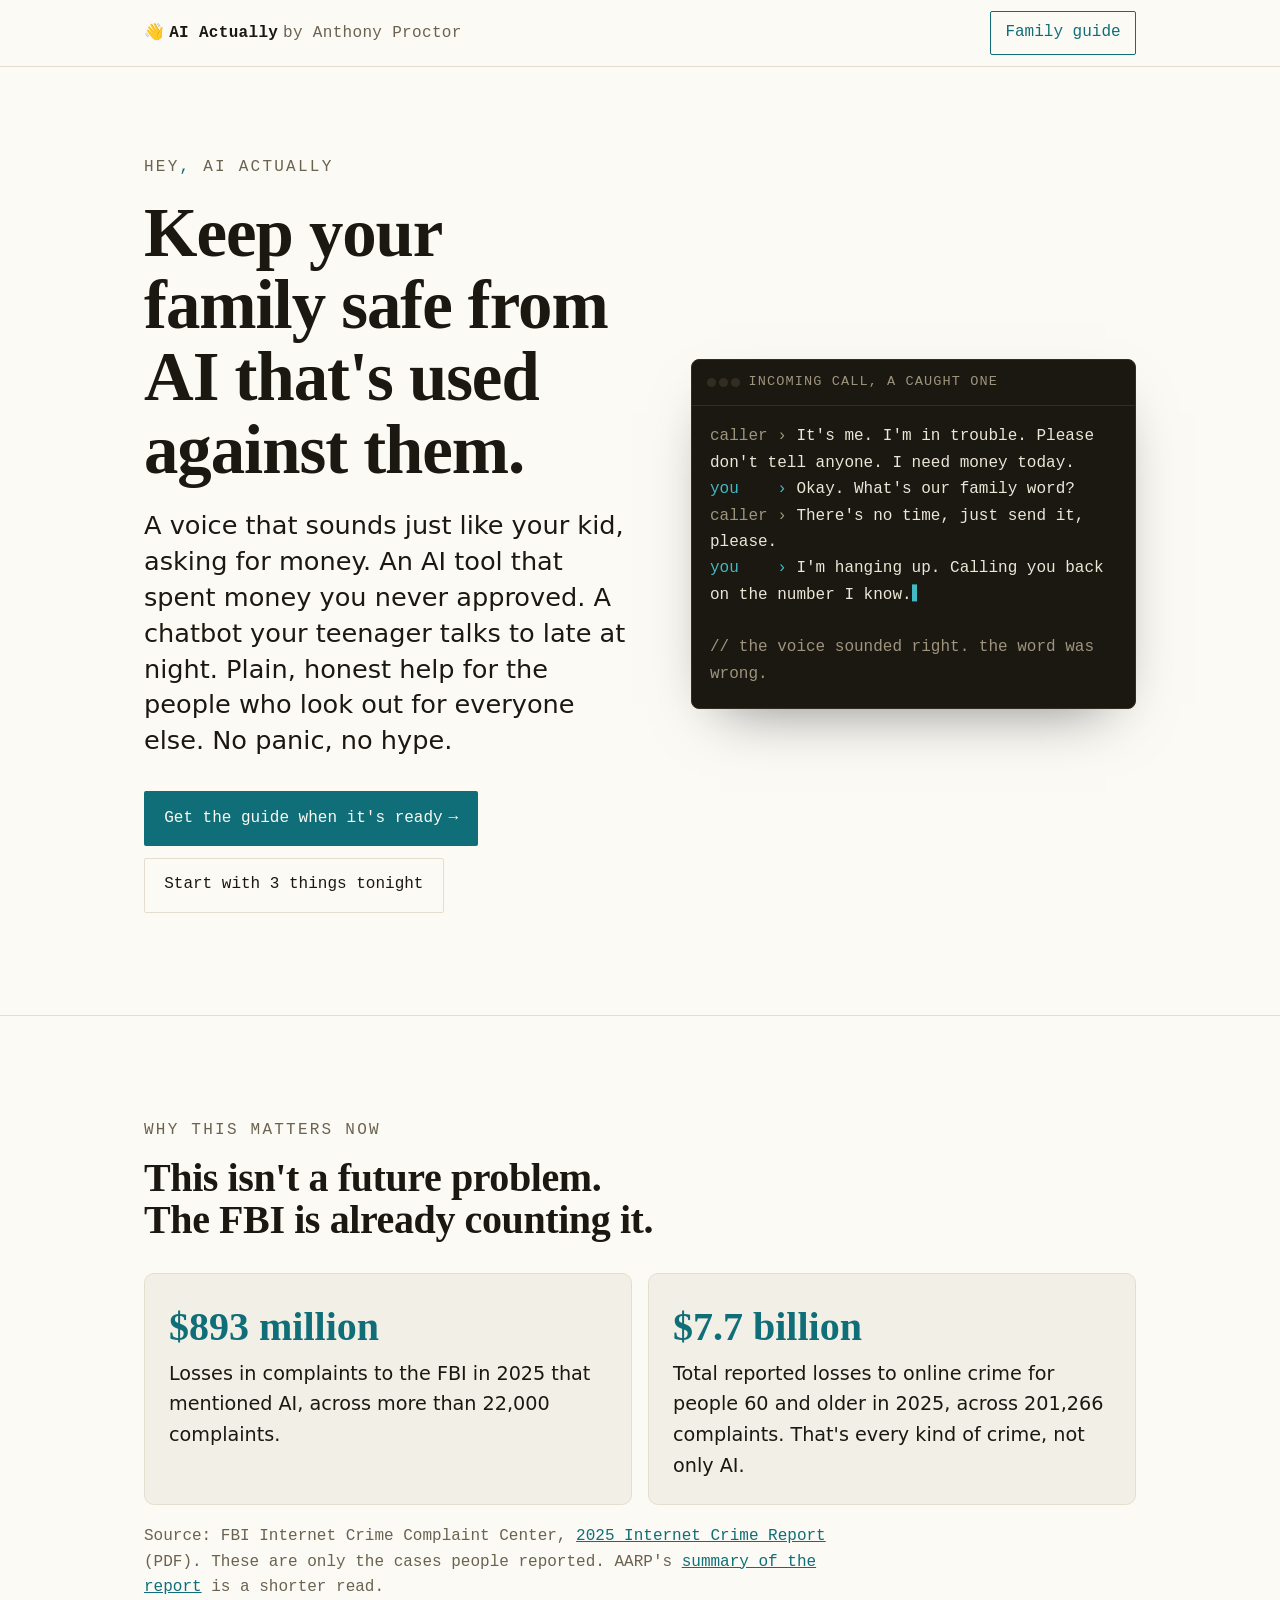
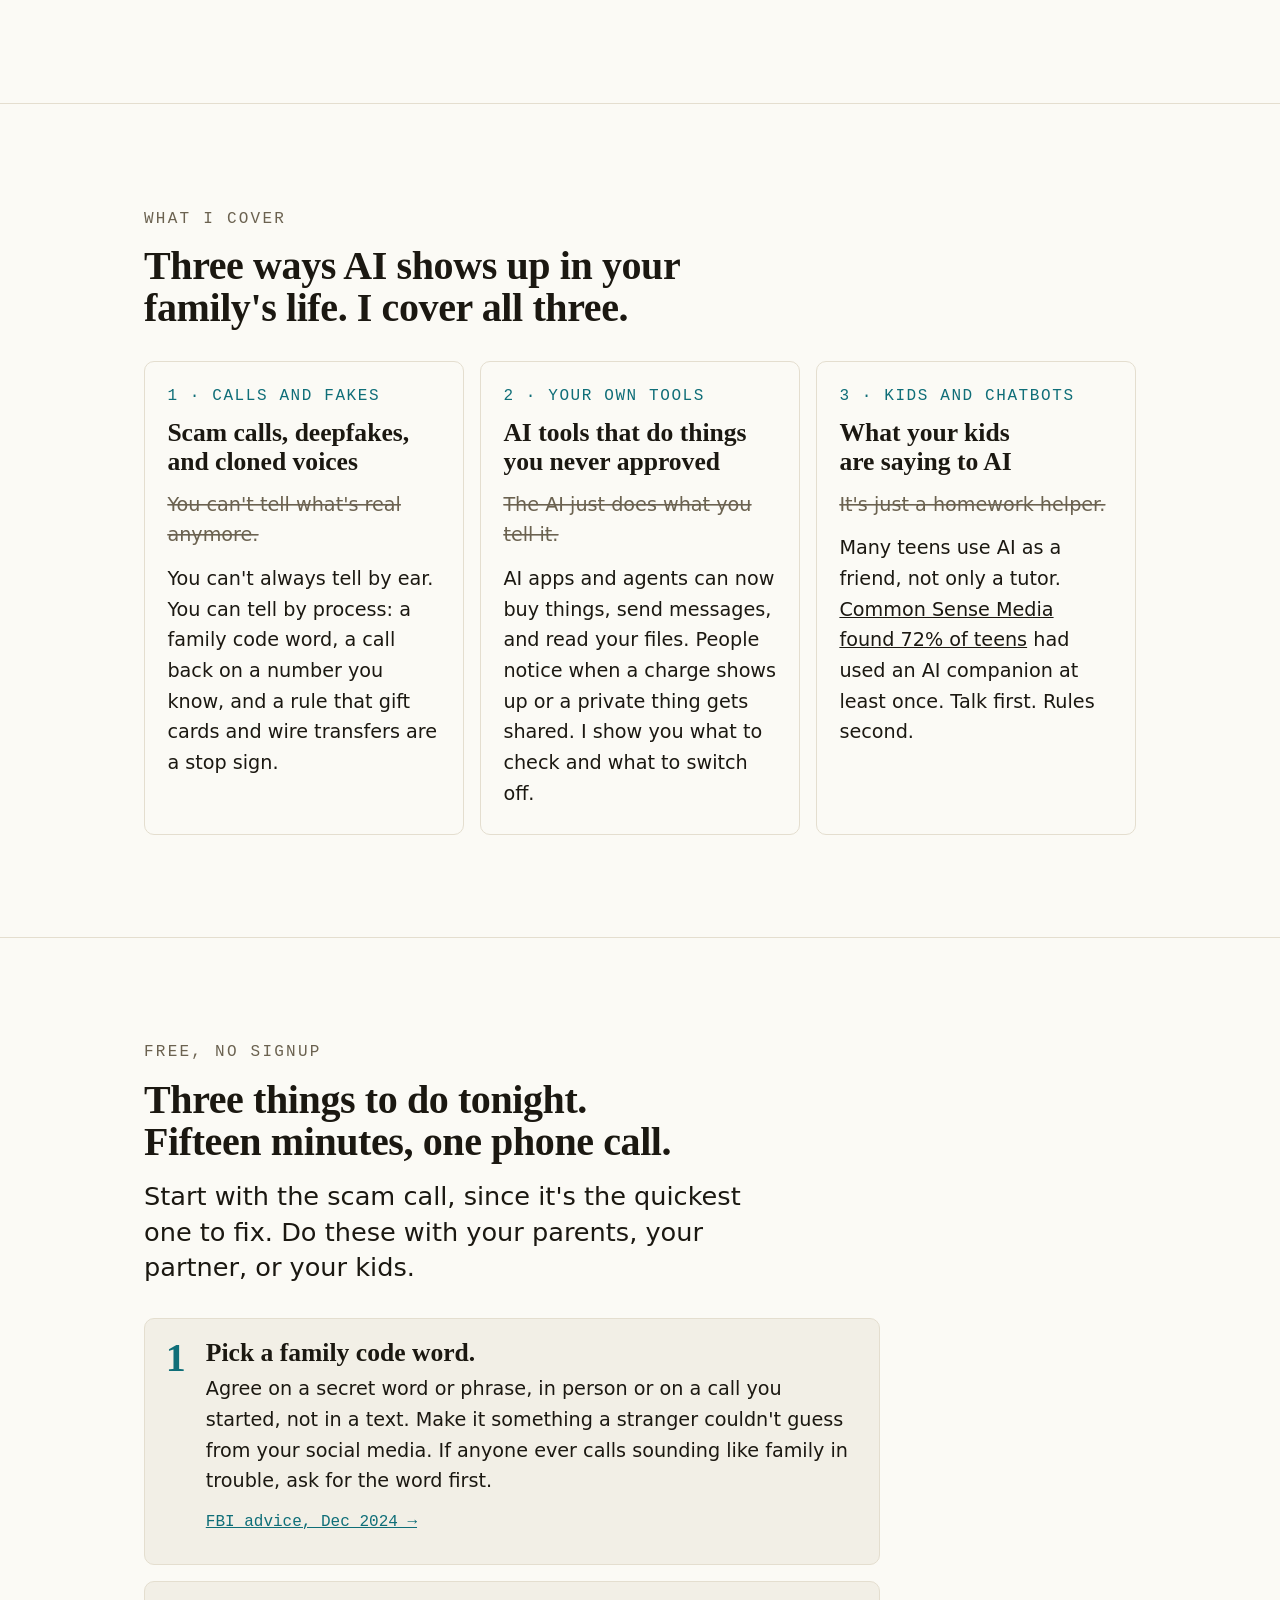
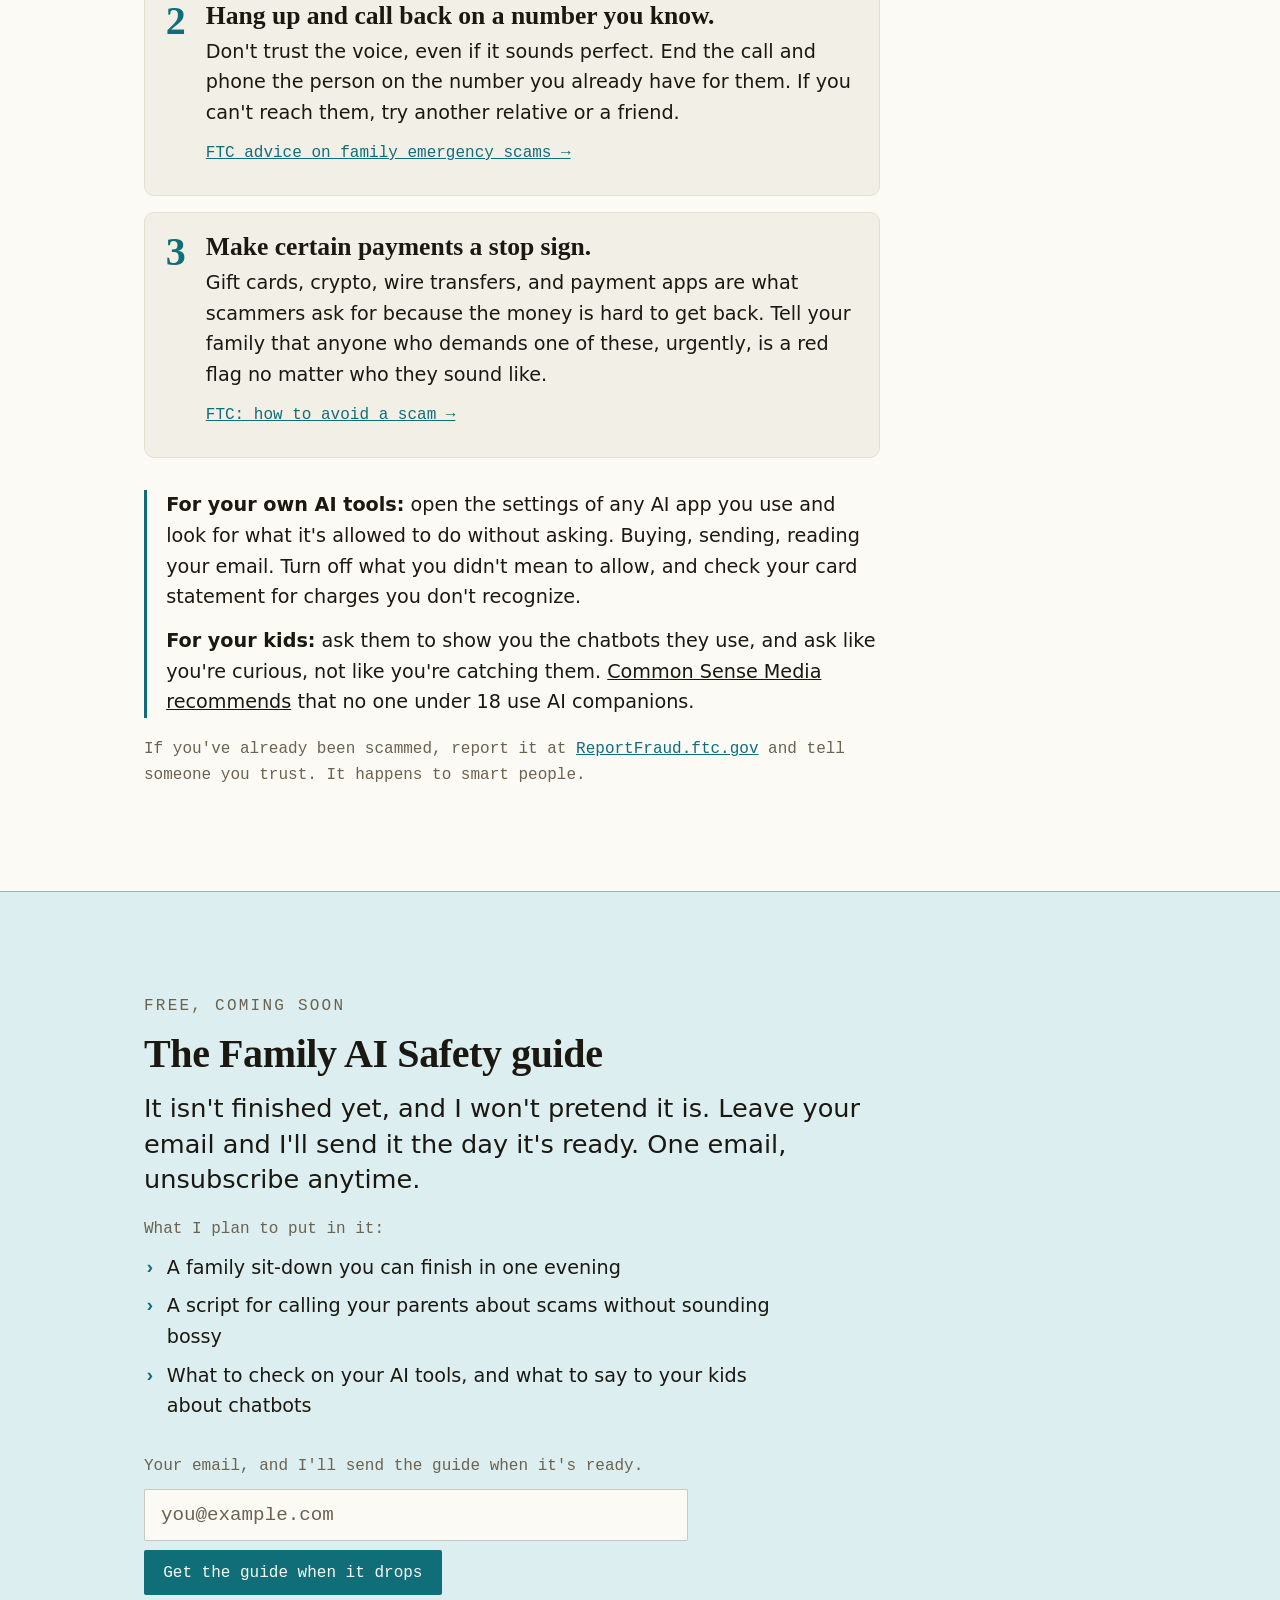
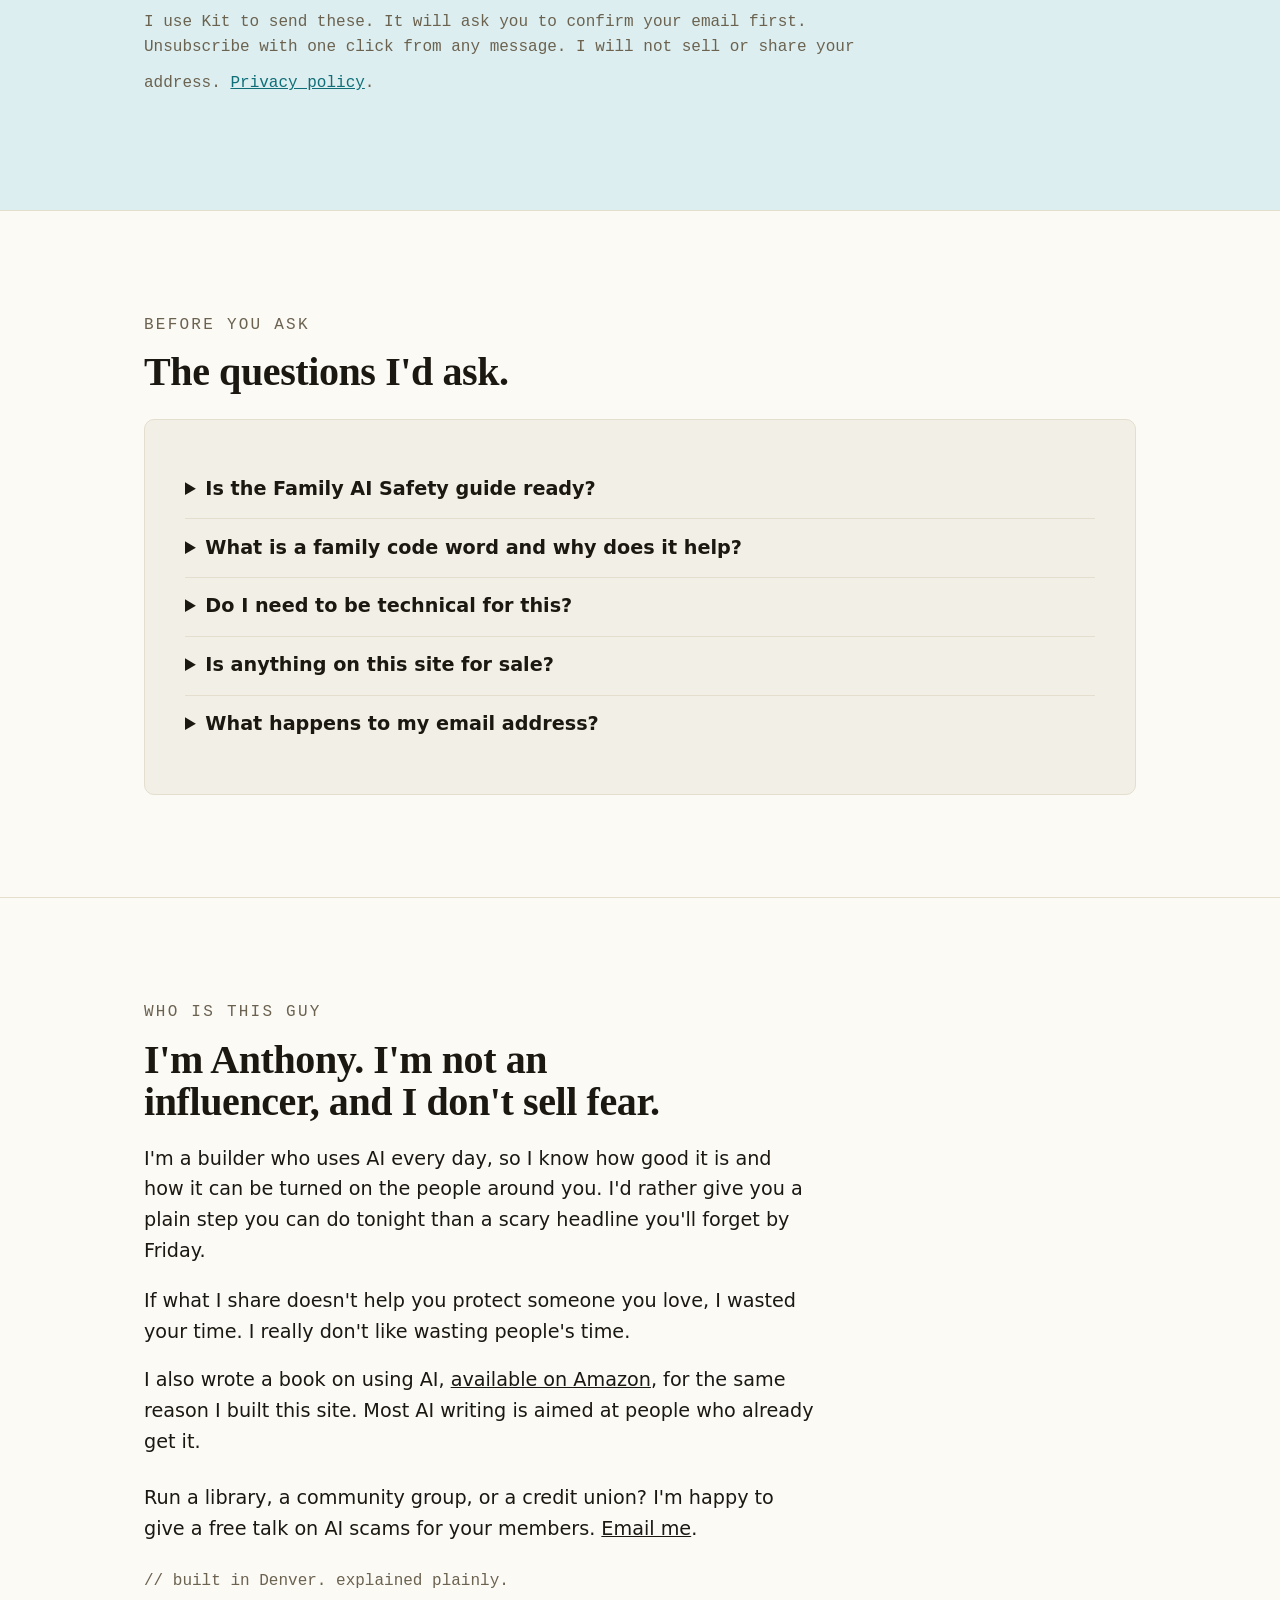
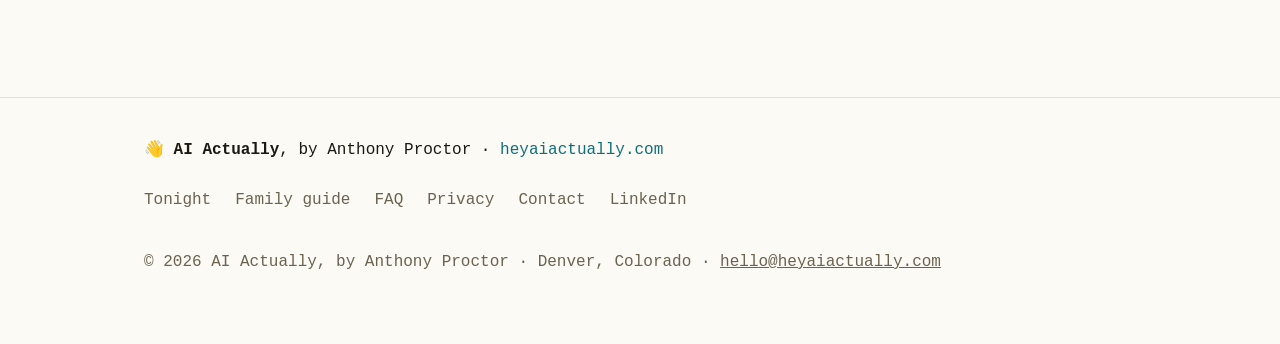
==== index.html @ b4336d69 "Site audit fixes: header gutter, older-reader sizes, OG image, privacy page, CSP - Header: .bar no l" ====
<!doctype html>
<html lang="en" data-theme="light">
<head>
<meta charset="utf-8" />
<meta http-equiv="Content-Security-Policy" content="default-src 'self'; script-src 'self' https://gc.zgo.at; style-src 'self' 'unsafe-inline'; img-src 'self' data: https://heyaiactually.goatcounter.com; connect-src 'self' https://heyaiactually.goatcounter.com; font-src 'self'; form-action 'self' https://app.kit.com https://*.kit.com https://*.convertkit.com; base-uri 'none'; object-src 'none'; upgrade-insecure-requests" />
<meta name="referrer" content="strict-origin-when-cross-origin" />
<meta name="color-scheme" content="only light" />
<meta name="viewport" content="width=device-width, initial-scale=1" />
<title>Protect your family from AI scams | AI Actually</title>
<meta name="description" content="Plain, honest help keeping your family safe from AI scam calls, deepfakes, AI tools that act without asking, and kids' chatbots. Free family guide coming soon." />
<meta property="og:title" content="AI Actually, by Anthony Proctor: protect your family from AI used against them" />
<meta property="og:description" content="Plain help with AI scam calls and voice clones, AI tools that act without asking, and kids and chatbots. Three things to do tonight, and a free guide coming soon." />
<meta property="og:type" content="website" />
<meta property="og:site_name" content="AI Actually" />
<meta property="og:url" content="https://heyaiactually.com/" />
<meta property="og:image" content="https://heyaiactually.com/og.png" />
<meta property="og:image:type" content="image/png" />
<meta property="og:image:width" content="1200" />
<meta property="og:image:height" content="630" />
<meta property="og:image:alt" content="AI Actually, by Anthony Proctor. Keep your family safe from AI that's used against them. heyaiactually.com" />
<link rel="canonical" href="https://heyaiactually.com/" />
<meta name="twitter:card" content="summary_large_image" />
<meta name="twitter:title" content="AI Actually: protect your family from AI used against them" />
<meta name="twitter:description" content="Plain-language help with AI scam calls, deepfakes, AI tools that act without asking, and kids and chatbots." />
<meta name="twitter:image" content="https://heyaiactually.com/og.png" />
<meta name="twitter:image:alt" content="AI Actually, by Anthony Proctor. Keep your family safe from AI that's used against them. heyaiactually.com" />
<link rel="icon" href="data:image/svg+xml,<svg xmlns='http://www.w3.org/2000/svg' viewBox='0 0 100 100'><text y='.9em' font-size='90'>👋</text></svg>" />
<script type="application/ld+json">
{
  "@context": "https://schema.org",
  "@graph": [
    {
      "@type": "Organization",
      "@id": "https://heyaiactually.com/#org",
      "name": "AI Actually",
      "alternateName": "AI Actually, by Anthony Proctor",
      "url": "https://heyaiactually.com/",
      "image": "https://heyaiactually.com/og.png",
      "email": "hello@heyaiactually.com",
      "description": "Plain, honest help for families on AI scam calls and deepfakes, AI tools that act without asking, and kids and AI chatbots.",
      "founder": { "@type": "Person", "name": "Anthony Proctor" }
    },
    {
      "@type": "WebSite",
      "@id": "https://heyaiactually.com/#site",
      "name": "AI Actually",
      "url": "https://heyaiactually.com/",
      "inLanguage": "en",
      "publisher": { "@id": "https://heyaiactually.com/#org" }
    }
  ]
}
</script>
<script type="application/ld+json">
{
  "@context": "https://schema.org",
  "@type": "FAQPage",
  "mainEntity": [
    {
      "@type": "Question",
      "name": "Is the Family AI Safety guide ready?",
      "acceptedAnswer": {
        "@type": "Answer",
        "text": "Not yet. It is the first thing I am making, and I will email it to everyone on the list the day it is ready. The three things to do tonight on this page work without it."
      }
    },
    {
      "@type": "Question",
      "name": "What is a family code word and why does it help?",
      "acceptedAnswer": {
        "@type": "Answer",
        "text": "It is a secret word or phrase your family agrees on in person. If someone calls sounding like a relative in trouble, you ask for the word. A cloned voice can copy how someone sounds, but it cannot know a word only your family knows. The FBI recommends this in its December 2024 public service announcement on generative AI fraud."
      }
    },
    {
      "@type": "Question",
      "name": "Do I need to be technical for this?",
      "acceptedAnswer": {
        "@type": "Answer",
        "text": "No. Everything here is written for regular people. If you can use a phone, you can do every step."
      }
    },
    {
      "@type": "Question",
      "name": "Is anything on this site for sale?",
      "acceptedAnswer": {
        "@type": "Answer",
        "text": "The tips on this page are free and the guide will be free. The one thing linked here that costs money is a book I wrote on putting AI to work in everyday life, sold on Amazon. I take no referral fees from any AI company or security product."
      }
    },
    {
      "@type": "Question",
      "name": "What happens to my email address?",
      "acceptedAnswer": {
        "@type": "Answer",
        "text": "I use Kit to send email. It asks you to confirm your address first, every message has a one click unsubscribe, and I will not sell or share your address. The privacy policy at https://heyaiactually.com/privacy.html has the details."
      }
    }
  ]
}
</script>
<script data-goatcounter="https://heyaiactually.goatcounter.com/count" async src="//gc.zgo.at/count.js"></script>
<meta name="msvalidate.01" content="F024BF07DAB188D1FAC954E560FC2747" />
</head>
<body>
<style>
  /* ============ AI ACTUALLY, by Anthony Proctor ============
     Design language: "plain talk, real screen."
     Warm ink ground + a single petrol-teal note. A cool accent on a
     warm ground reads calm and competent, not hyped. Serif that reads
     human over the name, humanist sans for reading, monospace as the
     signature voice, because the brand is "I show you my screen."
     The "real screen" cards stay dark in both themes on purpose:
     a terminal is a terminal. ================================= */

  :root {
    --paper:   #FBFAF5;
    --ink:     #1B1811;
    --muted:   #6B6250;
    --surface: #F2EFE6;
    --line:    #E4DECF;
    --accent:  #0F6E78;   /* petrol teal, legible on paper */
    --accent-soft: #DCEEEF;
    --on-accent: #FBFAF5;

    /* screen cards: constant across themes */
    --screen-bg:     #1A1811;
    --screen-panel:  #211E15;
    --screen-ink:    #ECE6D7;
    --screen-muted:  #9E947E;
    --screen-accent: #43B9C3;
    --screen-line:   #322D20;

    --measure: 40rem;
    --serif: Charter, "Iowan Old Style", "Palatino Linotype", Palatino, Georgia, "Times New Roman", serif;
    --sans: system-ui, -apple-system, "Segoe UI", Roboto, Helvetica, Arial, sans-serif;
    --mono: ui-monospace, "SF Mono", "Menlo", "Cascadia Mono", "Consolas", monospace;

    --step--1: clamp(0.95rem, 0.93rem + 0.1vw, 1rem);
    --step-0:  clamp(1.125rem, 1.09rem + 0.15vw, 1.2rem);
    --step-1:  clamp(1.3rem, 1.2rem + 0.5vw, 1.6rem);
    --step-2:  clamp(1.7rem, 1.4rem + 1.4vw, 2.5rem);
    --step-3:  clamp(2.5rem, 1.9rem + 3vw, 4.4rem);
  }

  @media (prefers-color-scheme: dark) {
    :root {
      --paper:   #15140E;
      --ink:     #ECE6D7;
      --muted:   #A69C85;
      --surface: #1D1A12;
      --line:    #302B1E;
      --accent:  #43B9C3;
      --accent-soft: #0F2325;
      --on-accent: #15140E;
    }
  }
  :root[data-theme="light"] {
    --paper:#FBFAF5; --ink:#1B1811; --muted:#6B6250; --surface:#F2EFE6;
    --line:#E4DECF; --accent:#0F6E78; --accent-soft:#DCEEEF; --on-accent:#FBFAF5;
  }
  :root[data-theme="dark"] {
    --paper:#15140E; --ink:#ECE6D7; --muted:#A69C85; --surface:#1D1A12;
    --line:#302B1E; --accent:#43B9C3; --accent-soft:#0F2325; --on-accent:#15140E;
  }

  * { box-sizing: border-box; }
  :root { color-scheme: only light; }
  html { scroll-padding-top: 5.5rem; }
  body { margin: 0; background: #FBFAF5; }

  .page {
    background: var(--paper);
    color: var(--ink);
    font-family: var(--sans);
    font-size: var(--step-0);
    line-height: 1.6;
    -webkit-font-smoothing: antialiased;
    overflow-x: clip;
  }
  .wrap {
    width: 100%;
    max-width: 68rem;
    margin: 0 auto;
    padding: 0 clamp(1.25rem, 5vw, 3rem);
  }
  .col { max-width: var(--measure); }

  a { color: inherit; }
  ::selection { background: var(--accent); color: var(--on-accent); }

  /* ---- eyebrows / labels ---- */
  .eyebrow {
    font-family: var(--mono);
    font-size: var(--step--1);
    letter-spacing: 0.14em;
    text-transform: uppercase;
    color: var(--muted);
  }
  .eyebrow .dot { color: var(--accent); }

  /* ---- type ---- */
  h1, h2, h3 { font-family: var(--serif); font-weight: 600; line-height: 1.05; text-wrap: balance; margin: 0; }
  h1 { font-size: var(--step-3); letter-spacing: -0.015em; }
  h2 { font-size: var(--step-2); letter-spacing: -0.01em; }
  h3 { font-size: var(--step-1); line-height: 1.15; }
  p { margin: 0; }
  .lead { font-size: var(--step-1); line-height: 1.4; color: var(--ink); font-family: var(--sans); font-weight: 400; }

  /* the correction motif: hype struck, the truth in accent */
  .hype { color: var(--muted); text-decoration: line-through; text-decoration-thickness: 2px; text-decoration-color: color-mix(in srgb, var(--muted) 60%, transparent); }
  .real { color: var(--accent); font-style: normal; }

  /* ---- header ---- */
  header.site {
    position: sticky; top: 0; z-index: 20;
    background: color-mix(in srgb, var(--paper) 86%, transparent);
    backdrop-filter: saturate(1.1) blur(8px);
    border-bottom: 1px solid var(--line);
  }
  .bar { display: flex; align-items: center; justify-content: space-between; gap: 1rem; padding-block: 0.7rem; }
  .brand { white-space: nowrap; font-family: var(--mono); font-size: var(--step--1); letter-spacing: 0.02em; display: inline-flex; flex-wrap: wrap; align-items: baseline; column-gap: 0.5ch; row-gap: 0; min-height: 44px; align-content: center; text-decoration: none; min-width: 0; }
  @media (max-width: 34rem) { .brand .by { flex-basis: 100%; padding-left: calc(1.25em + 0.5ch); font-size: 0.9em; } }
  .brand b { font-weight: 600; }
  .brand .by { color: var(--muted); }
  .brand .wave { font-family: var(--sans); }
  .nav-cta {
    font-family: var(--mono); font-size: var(--step--1);
    text-decoration: none; padding: 0.5rem 0.9rem; border-radius: 2px;
    border: 1px solid var(--accent); color: var(--accent);
    white-space: nowrap; flex: 0 0 auto; min-height: 44px; display: inline-flex; align-items: center;
    transition: background .18s ease, color .18s ease;
  }
  .nav-cta:hover { background: var(--accent); color: var(--on-accent); }

  /* ---- sections ---- */
  section { padding: clamp(3.5rem, 8vw, 6.5rem) 0; border-top: 1px solid var(--line); }
  section:first-of-type { border-top: 0; }
  .stack > * + * { margin-top: 1.25rem; }

  /* ---- hero ---- */
  .hero { padding-top: clamp(3rem, 7vw, 5.5rem); }
  .hero-grid { display: grid; grid-template-columns: 1fr; gap: clamp(2rem, 5vw, 3.5rem); align-items: center; }
  @media (min-width: 60rem) { .hero-grid { grid-template-columns: 1.05fr 0.95fr; } }
  .hero h1 { margin-top: 1rem; }
  .hero .lead { margin-top: 1.4rem; max-width: 34rem; }
  .cta-row { display: flex; flex-wrap: wrap; gap: 0.75rem; margin-top: 2rem; }

  .btn {
    font-family: var(--mono); font-size: var(--step--1);
    text-decoration: none; display: inline-flex; align-items: center; gap: 0.6ch;
    padding: 0.85rem 1.2rem; border-radius: 2px; border: 1px solid transparent;
    transition: transform .12s ease, background .18s ease, border-color .18s ease;
  }
  .btn:active { transform: translateY(1px); }
  .btn-primary { background: var(--accent); color: var(--on-accent); }
  .btn-primary:hover { background: color-mix(in srgb, var(--accent) 88%, black); }
  .btn-ghost { border-color: var(--line); color: var(--ink); }
  .btn-ghost:hover { border-color: var(--accent); color: var(--accent); }

  a:focus-visible, button:focus-visible, input:focus-visible, summary:focus-visible {
    outline: 2px solid var(--accent); outline-offset: 3px; border-radius: 2px;
  }

  /* ---- the "real screen" card ---- */
  .screen {
    background: var(--screen-bg); color: var(--screen-ink);
    border: 1px solid var(--screen-line); border-radius: 8px;
    font-family: var(--mono); font-size: 1rem; line-height: 1.65;
    overflow: hidden; box-shadow: 0 24px 60px -30px rgba(0,0,0,.55);
  }
  .screen .chrome { display: flex; align-items: center; gap: 0.5ch; padding: 0.7rem 0.9rem; border-bottom: 1px solid var(--screen-line); color: var(--screen-muted); font-size: 0.85rem; letter-spacing: 0.08em; text-transform: uppercase; }
  .screen .dots { display: inline-flex; gap: 0.4ch; margin-right: 0.5ch; }
  .screen .dots i { width: 9px; height: 9px; border-radius: 50%; background: var(--screen-line); }
  .screen .body { padding: 1.1rem 1.1rem 1.3rem; }
  .screen .ln { display: block; white-space: pre-wrap; }
  .screen .who { color: var(--screen-accent); }
  .screen .who.ai { color: var(--screen-muted); }
  .screen .dim { color: var(--screen-muted); }
  .cursor { display: inline-block; width: 0.6ch; height: 1.05em; background: var(--screen-accent); transform: translateY(0.15em); animation: blink 1.05s steps(2, jump-none) 3; }
  @keyframes blink { 50% { opacity: 0; } }

  /* ---- "for you if" list ---- */
  .foryou ul { list-style: none; padding: 0; margin: 1.5rem 0 0; display: grid; gap: 0.9rem; max-width: 44rem; }
  .foryou li { display: grid; grid-template-columns: auto 1fr; gap: 0.9rem; align-items: start; }
  .foryou li::before { content: "›"; font-family: var(--mono); color: var(--accent); font-weight: 700; line-height: 1.5; }

  /* ---- corrections ---- */
  .corrections { display: grid; gap: 0; margin-top: 2rem; border: 1px solid var(--line); border-radius: 8px; overflow: hidden; }
  .correction { display: grid; grid-template-columns: 1fr; gap: 0.35rem; padding: 1.15rem 1.25rem; border-top: 1px solid var(--line); }
  .correction:first-child { border-top: 0; }
  @media (min-width: 44rem) { .correction { grid-template-columns: 1fr 1fr; align-items: baseline; gap: 1.5rem; } }
  .correction .not { font-family: var(--sans); color: var(--muted); }
  .correction .not s { text-decoration-thickness: 2px; text-decoration-color: color-mix(in srgb, var(--muted) 55%, transparent); }
  .correction .yes { font-family: var(--serif); font-size: var(--step-1); line-height: 1.2; }
  .correction .yes b { color: var(--accent); font-weight: 600; }

  /* ---- offer card ---- */
  .offer { background: var(--surface); border: 1px solid var(--line); border-radius: 10px; padding: clamp(1.5rem, 4vw, 2.5rem); margin-top: 2rem; }
  .offer .kicker { font-family: var(--mono); font-size: var(--step--1); letter-spacing: 0.1em; text-transform: uppercase; color: var(--accent); }
  .offer h3 { margin-top: 0.5rem; }
  .offer ul { list-style: none; padding: 0; margin: 1.4rem 0 0; display: grid; gap: 0.7rem; }
  .offer li { display: grid; grid-template-columns: auto 1fr; gap: 0.8rem; }
  .offer li::before { content: "✓"; color: var(--accent); font-weight: 700; }
  .offer .foot { margin-top: 1.6rem; display: flex; flex-wrap: wrap; gap: 1rem; align-items: center; }
  .price { font-family: var(--mono); font-size: var(--step--1); color: var(--muted); }
  .price b { color: var(--ink); }

  /* ---- cheat sheet capture (the centerpiece) ---- */
  .capture { background: var(--accent-soft); border-top-color: color-mix(in srgb, var(--accent) 35%, var(--line)); }
  .capture .card { max-width: 46rem; }
  .capture h2 .real { text-decoration: none; }
  .form { display: flex; flex-wrap: wrap; gap: 0.6rem; margin-top: 1.6rem; max-width: 34rem; }
  .form input[type="email"] {
    flex: 1 1 16rem; min-width: 0;
    font-family: var(--mono); font-size: var(--step-0);
    padding: 0.85rem 1rem; border-radius: 2px;
    border: 1px solid color-mix(in srgb, var(--ink) 22%, transparent);
    background: var(--paper); color: var(--ink);
  }
  .form input::placeholder { color: var(--muted); }
  .form .btn-primary { flex: 0 0 auto; cursor: pointer; border: 0; }
  .form-note { font-family: var(--mono); font-size: var(--step--1); color: var(--muted); margin-top: 0.9rem; }
  .form-done { display: none; font-family: var(--mono); font-size: var(--step-0); color: var(--accent); margin-top: 1.4rem; }
  .capture.sent .form { display: none; }
  .capture.sent .form-done { display: block; }

  /* ---- about ---- */
  .about .col { max-width: 42rem; }
  .about .sign { font-family: var(--mono); font-size: var(--step--1); color: var(--muted); margin-top: 1.5rem; }

  /* ---- footer ---- */
  footer { border-top: 1px solid var(--line); padding: 2.5rem 0 3.5rem; }
  .foot-grid { display: flex; flex-wrap: wrap; gap: 1rem 2rem; align-items: baseline; justify-content: space-between; }
  .foot-brand { font-family: var(--mono); font-size: var(--step--1); }
  .foot-brand .url { color: var(--accent); }
  .foot-links { display: flex; flex-wrap: wrap; column-gap: 1.5rem; row-gap: 0; font-family: var(--mono); font-size: var(--step--1); }
  .foot-links a { color: var(--muted); text-decoration: none; display: inline-flex; align-items: center; min-height: 44px; }
  .foot-links a:hover { color: var(--accent); }
  .fineprint { color: var(--muted); font-size: var(--step--1); margin-top: 1rem; font-family: var(--mono); line-height: 1.7; }
  .fineprint a { display: inline-block; padding-block: 0.6rem; }

  /* load motion, kept restrained */
  .rise { opacity: 0; transform: translateY(14px); animation: rise .7s cubic-bezier(.2,.7,.2,1) forwards; }
  .rise.d1 { animation-delay: .06s; } .rise.d2 { animation-delay: .12s; } .rise.d3 { animation-delay: .18s; }
  @keyframes rise { to { opacity: 1; transform: none; } }

  @media (prefers-reduced-motion: reduce) {
    .rise { animation: none; opacity: 1; transform: none; }
    .cursor { animation: none; }
    .btn:active { transform: none; }
    *, *::before, *::after { animation: none !important; transition: none !important; scroll-behavior: auto !important; }
  }

  /* ---- added for the family-safety rewrite ---- */
  .stats { display: grid; grid-template-columns: 1fr; gap: 1rem; margin-top: 2rem; }
  @media (min-width: 44rem) { .stats { grid-template-columns: 1fr 1fr; } }
  .stat { background: var(--surface); border: 1px solid var(--line); border-radius: 10px; padding: 1.4rem 1.5rem; }
  .stat .num { font-family: var(--serif); font-size: var(--step-2); line-height: 1; color: var(--accent); font-weight: 600; }
  .stat p { margin-top: 0.7rem; }
  .source { font-family: var(--mono); font-size: var(--step--1); color: var(--muted); margin-top: 1.2rem; max-width: 46rem; }
  .source a { color: var(--accent); }

  .steps { list-style: none; padding: 0; margin: 2rem 0 0; display: grid; gap: 1rem; counter-reset: step; max-width: 46rem; }
  .steps > li { counter-increment: step; display: grid; grid-template-columns: auto 1fr; gap: 1rem; background: var(--surface); border: 1px solid var(--line); border-radius: 10px; padding: 1.2rem 1.3rem; }
  .steps > li::before { content: counter(step); font-family: var(--serif); font-size: var(--step-2); line-height: 1; color: var(--accent); font-weight: 600; min-width: 1.2ch; }
  .steps h3 { font-size: var(--step-1); }
  .steps p { margin-top: 0.4rem; }
  .steps .src { display: inline-flex; align-items: center; min-height: 44px; margin-top: 0.2rem; font-family: var(--mono); font-size: var(--step--1); color: var(--accent); }

  .topics { display: grid; gap: 1rem; margin-top: 2rem; grid-template-columns: 1fr; }
  @media (min-width: 60rem) { .topics { grid-template-columns: repeat(3, 1fr); } }
  .topic { border: 1px solid var(--line); border-radius: 10px; padding: 1.4rem 1.4rem 1.5rem; background: var(--paper); }
  .topic .kicker { font-family: var(--mono); font-size: var(--step--1); letter-spacing: 0.1em; text-transform: uppercase; color: var(--accent); }
  .topic h3 { margin-top: 0.5rem; }
  .topic .hype { display: block; margin-top: 0.8rem; }
  .topic p.body { margin-top: 0.8rem; }
  .also { max-width: 46rem; margin-top: 2rem; border-left: 3px solid var(--accent); padding-left: 1.2rem; }
  .also p + p { margin-top: 0.8rem; }
  .talk { margin-top: 1.6rem; max-width: 42rem; }
  .guide-list { list-style: none; padding: 0; margin: 1.2rem 0 0; display: grid; gap: 0.5rem; max-width: 40rem; }
  .guide-list li { display: grid; grid-template-columns: auto 1fr; gap: 0.7rem; }
  .faq details { border-bottom: 1px solid var(--line); padding: 0.25rem 0; }
  .faq details:last-child { border-bottom: 0; }
  .faq summary { cursor: pointer; font-weight: 600; min-height: 44px; padding-block: 0.6rem; display: list-item; }
  .faq details p { margin: 0.2rem 0 0.8rem; }
  .form-note a { color: var(--accent); display: inline-block; padding-block: 0.65rem; }
  .source, .form-note, .fineprint, .form label { font-size: 1rem !important; }
  .guide-list li::before { content: "›"; font-family: var(--mono); color: var(--accent); font-weight: 700; }
</style>

<div class="page">
  <header class="site">
    <div class="wrap bar">
      <a class="brand" href="#top"><span class="wave">👋</span> <b>AI Actually</b> <span class="by">by Anthony Proctor</span></a>
      <a class="nav-cta" href="#guide">Family guide</a>
    </div>
  </header>

  <main id="top">

    <!-- HERO -->
    <section class="hero">
      <div class="wrap hero-grid">
        <div>
          <p class="eyebrow rise">hey<span class="dot">,</span> ai actually</p>
          <h1 class="rise d1">Keep your family safe from AI that's used against them.</h1>
          <p class="lead rise d2">A voice that sounds just like your kid, asking for money. An AI tool that spent money you never approved. A chatbot your teenager talks to late at night. Plain, honest help for the people who look out for everyone else. No panic, no hype.</p>
          <div class="cta-row rise d2">
            <a class="btn btn-primary" href="#guide">Get the guide when it's ready <span aria-hidden="true">→</span></a>
            <a class="btn btn-ghost" href="#tonight">Start with 3 things tonight</a>
          </div>
        </div>

        <div class="screen rise d3" role="img" aria-label="A sample phone call, written out like a chat. A cloned voice says it is in trouble and needs money today. The listener asks for the family code word, gets no answer, hangs up, and calls back on a number they already know.">
          <div class="chrome"><span class="dots"><i></i><i></i><i></i></span> incoming call, a caught one</div>
          <div class="body">
            <span class="ln"><span class="who ai">caller ›</span> It's me. I'm in trouble. Please don't tell anyone. I need money today.</span>
            <span class="ln"><span class="who">you    ›</span> Okay. What's our family word?</span>
            <span class="ln"><span class="who ai">caller ›</span> There's no time, just send it, please.</span>
            <span class="ln"><span class="who">you    ›</span> I'm hanging up. Calling you back on the number I know.<span class="cursor" aria-hidden="true"></span></span>
            <span class="ln dim"> </span>
            <span class="ln dim">// the voice sounded right. the word was wrong.</span>
          </div>
        </div>
      </div>
    </section>

    <!-- WHY NOW: sourced numbers -->
    <section id="why">
      <div class="wrap">
        <div class="col">
          <p class="eyebrow">why this matters now</p>
          <h2 style="margin-top:0.8rem;">This isn't a future problem. The FBI is already counting it.</h2>
        </div>
        <div class="stats">
          <div class="stat">
            <p class="num">$893 million</p>
            <p>Losses in complaints to the FBI in 2025 that mentioned AI, across more than 22,000 complaints.</p>
          </div>
          <div class="stat">
            <p class="num">$7.7 billion</p>
            <p>Total reported losses to online crime for people 60 and older in 2025, across 201,266 complaints. That's every kind of crime, not only AI.</p>
          </div>
        </div>
        <p class="source">Source: FBI Internet Crime Complaint Center, <a href="https://www.ic3.gov/AnnualReport/Reports/2025_IC3Report.pdf" target="_blank" rel="noopener">2025 Internet Crime Report</a> (PDF). These are only the cases people reported. AARP's <a href="https://www.aarp.org/money/scams-fraud/fbi-ftc-report-2025-losses/" target="_blank" rel="noopener">summary of the report</a> is a shorter read.</p>
      </div>
    </section>

    <!-- THREE TOPICS -->
    <section id="topics">
      <div class="wrap">
        <div class="col">
          <p class="eyebrow">what I cover</p>
          <h2 style="margin-top:0.8rem;">Three ways AI shows up in your family's life. I cover all three.</h2>
        </div>
        <div class="topics">
          <div class="topic">
            <p class="kicker">1 · calls and fakes</p>
            <h3>Scam calls, deepfakes, and cloned voices</h3>
            <p class="hype"><s>You can't tell what's real anymore.</s></p>
            <p class="body">You can't always tell by ear. You can tell by process: a family code word, a call back on a number you know, and a rule that gift cards and wire transfers are a stop sign.</p>
          </div>
          <div class="topic">
            <p class="kicker">2 · your own tools</p>
            <h3>AI tools that do things you never approved</h3>
            <p class="hype"><s>The AI just does what you tell it.</s></p>
            <p class="body">AI apps and agents can now buy things, send messages, and read your files. People notice when a charge shows up or a private thing gets shared. I show you what to check and what to switch off.</p>
          </div>
          <div class="topic">
            <p class="kicker">3 · kids and chatbots</p>
            <h3>What your kids are saying to AI</h3>
            <p class="hype"><s>It's just a homework helper.</s></p>
            <p class="body">Many teens use AI as a friend, not only a tutor. <a href="https://www.commonsensemedia.org/press-releases/nearly-3-in-4-teens-have-used-ai-companions-new-national-survey-finds" target="_blank" rel="noopener">Common Sense Media found 72% of teens</a> had used an AI companion at least once. Talk first. Rules second.</p>
          </div>
        </div>
      </div>
    </section>

    <!-- TASTE OF VALUE -->
    <section id="tonight">
      <div class="wrap">
        <div class="col">
          <p class="eyebrow">free, no signup</p>
          <h2 style="margin-top:0.8rem;">Three things to do tonight. Fifteen minutes, one phone call.</h2>
          <p class="lead" style="margin-top:1rem;">Start with the scam call, since it's the quickest one to fix. Do these with your parents, your partner, or your kids.</p>
        </div>
        <ol class="steps">
          <li>
            <div>
              <h3>Pick a family code word.</h3>
              <p>Agree on a secret word or phrase, in person or on a call you started, not in a text. Make it something a stranger couldn't guess from your social media. If anyone ever calls sounding like family in trouble, ask for the word first.</p>
              <a class="src" href="https://www.ic3.gov/PSA/2024/PSA241203" target="_blank" rel="noopener">FBI advice, Dec 2024 →</a>
            </div>
          </li>
          <li>
            <div>
              <h3>Hang up and call back on a number you know.</h3>
              <p>Don't trust the voice, even if it sounds perfect. End the call and phone the person on the number you already have for them. If you can't reach them, try another relative or a friend.</p>
              <a class="src" href="https://consumer.ftc.gov/consumer-alerts/2023/03/scammers-use-ai-enhance-their-family-emergency-schemes" target="_blank" rel="noopener">FTC advice on family emergency scams →</a>
            </div>
          </li>
          <li>
            <div>
              <h3>Make certain payments a stop sign.</h3>
              <p>Gift cards, crypto, wire transfers, and payment apps are what scammers ask for because the money is hard to get back. Tell your family that anyone who demands one of these, urgently, is a red flag no matter who they sound like.</p>
              <a class="src" href="https://consumer.ftc.gov/articles/how-avoid-scam" target="_blank" rel="noopener">FTC: how to avoid a scam →</a>
            </div>
          </li>
        </ol>
        <div class="also">
          <p><b>For your own AI tools:</b> open the settings of any AI app you use and look for what it's allowed to do without asking. Buying, sending, reading your email. Turn off what you didn't mean to allow, and check your card statement for charges you don't recognize.</p>
          <p><b>For your kids:</b> ask them to show you the chatbots they use, and ask like you're curious, not like you're catching them. <a href="https://www.commonsensemedia.org/press-releases/nearly-3-in-4-teens-have-used-ai-companions-new-national-survey-finds" target="_blank" rel="noopener">Common Sense Media recommends</a> that no one under 18 use AI companions.</p>
        </div>
        <p class="source">If you've already been scammed, report it at <a href="https://reportfraud.ftc.gov/" target="_blank" rel="noopener">ReportFraud.ftc.gov</a> and tell someone you trust. It happens to smart people.</p>
      </div>
    </section>

    <!-- GUIDE CAPTURE -->
    <section id="guide" class="capture">
      <div class="wrap">
        <div class="card">
          <p class="eyebrow">free, coming soon</p>
          <h2 style="margin-top:0.8rem;">The Family AI Safety guide</h2>
          <p class="lead" style="margin-top:1rem;">It isn't finished yet, and I won't pretend it is. Leave your email and I'll send it the day it's ready. One email, unsubscribe anytime.</p>
          <p style="margin-top:1.2rem;font-family:var(--mono);font-size:var(--step--1);color:var(--muted);">What I plan to put in it:</p>
          <ul class="guide-list" style="margin-top:0.6rem;">
            <li>A family sit-down you can finish in one evening</li>
            <li>A script for calling your parents about scams without sounding bossy</li>
            <li>What to check on your AI tools, and what to say to your kids about chatbots</li>
          </ul>

          <!-- EMAIL CAPTURE (Kit). Form ID 9979581 confirmed from Kit's embed HTML on 2026-09-29.
               Kit settings needed: double opt-in ON, after-subscribe action = redirect to
               https://heyaiactually.com/?subscribed=1#guide
               The mailing address in the email footer is handled inside Kit (Kit's own PO box). -->
          <form class="form" id="signup" action="https://app.kit.com/forms/9979581/subscriptions" method="post" style="margin-top:2rem;">
            <label for="signup-email" style="flex:1 1 100%;font-family:var(--mono);font-size:var(--step--1);color:var(--muted);">Your email, and I'll send the guide when it's ready.</label>
            <input id="signup-email" type="email" name="email_address" placeholder="you@example.com" autocomplete="email" required aria-required="true">
            <button class="btn btn-primary" type="submit">Get the guide when it drops</button>
          </form>
          <p class="form-done" role="status">Check your inbox and click the confirm link. Nothing arrives until you do. After that, you're on the list for the guide.</p>
          <p class="form-note">I use Kit to send these. It will ask you to confirm your email first. Unsubscribe with one click from any message. I will not sell or share your address. <a href="privacy.html">Privacy policy</a>.</p>
        </div>
      </div>
    </section>

    <!-- FAQ -->
    <section id="faq">
      <div class="wrap">
        <div class="col">
          <p class="eyebrow">before you ask</p>
          <h2 style="margin-top:0.8rem;">The questions I'd ask.</h2>
        </div>
        <div class="offer faq" style="margin-top:1.6rem;">
          <details>
            <summary>Is the Family AI Safety guide ready?</summary>
            <p>Not yet. It's the first thing I'm making, and I'll email it to everyone on the list the day it's ready. The three things to do tonight, above, work without it.</p>
          </details>
          <details>
            <summary>What is a family code word and why does it help?</summary>
            <p>It's a secret word or phrase your family agrees on in person. If someone calls sounding like a relative in trouble, you ask for the word. A cloned voice can copy how someone sounds, but it can't know a word only your family knows. The FBI recommends this in its <a href="https://www.ic3.gov/PSA/2024/PSA241203" target="_blank" rel="noopener">December 2024 public service announcement</a>.</p>
          </details>
          <details>
            <summary>Do I need to be technical for this?</summary>
            <p>No. Everything here is written for regular people. If you can use a phone, you can do every step.</p>
          </details>
          <details>
            <summary>Is anything on this site for sale?</summary>
            <p>The tips on this page are free, and the guide will be free. The one thing linked here that costs money is <a href="https://www.amazon.com/dp/B0H8LNPVJK" target="_blank" rel="noopener">my book on putting AI to work</a> in everyday life, sold on Amazon. I take no referral fees from any AI company or security product, so nothing I recommend pays me.</p>
          </details>
          <details>
            <summary>What happens to my email address?</summary>
            <p>I use Kit to send email. It asks you to confirm your address first, every message has a one click unsubscribe, and I won't sell or share your address. The <a href="privacy.html">privacy policy</a> has the details.</p>
          </details>
        </div>
      </div>
    </section>

    <!-- ABOUT -->
    <section class="about">
      <div class="wrap">
        <div class="col">
          <p class="eyebrow">who is this guy</p>
          <h2 style="margin-top:0.8rem;">I'm Anthony. I'm not an influencer, and I don't sell fear.</h2>
          <div class="stack" style="margin-top:1.3rem;">
            <p>I'm a builder who uses AI every day, so I know how good it is and how it can be turned on the people around you. I'd rather give you a plain step you can do tonight than a scary headline you'll forget by Friday.</p>
            <p>If what I share doesn't help you protect someone you love, I wasted your time. I really don't like wasting people's time.</p>
          </div>
          <p style="margin-top:1.1rem;">I also wrote a book on using AI, <a href="https://www.amazon.com/dp/B0H8LNPVJK" target="_blank" rel="noopener">available on Amazon</a>, for the same reason I built this site. Most AI writing is aimed at people who already get it.</p>
          <p class="talk">Run a library, a community group, or a credit union? I'm happy to give a free talk on AI scams for your members. <a href="mailto:hello@heyaiactually.com?subject=Free%20talk">Email me</a>.</p>
          <p class="sign">// built in Denver. explained plainly.</p>
        </div>
      </div>
    </section>
  </main>

  <footer>
    <div class="wrap">
      <div class="foot-grid">
        <div class="foot-brand">👋 <b>AI Actually</b>, by Anthony Proctor · <span class="url">heyaiactually.com</span></div>
        <div class="foot-links">
          <a href="#tonight">Tonight</a>
          <a href="#guide">Family guide</a>
          <a href="#faq">FAQ</a>
          <a href="privacy.html">Privacy</a>
          <a href="mailto:hello@heyaiactually.com">Contact</a>
          <a href="https://www.linkedin.com/in/anthonyproctor/" target="_blank" rel="noopener">LinkedIn</a>
        </div>
      </div>
      <p class="fineprint">&copy; 2026 AI Actually, by Anthony Proctor &middot; Denver, Colorado &middot; <a href="mailto:hello@heyaiactually.com">hello@heyaiactually.com</a></p>
    </div>
  </footer>
</div>

<script src="site.js"></script>
</body>
</html>
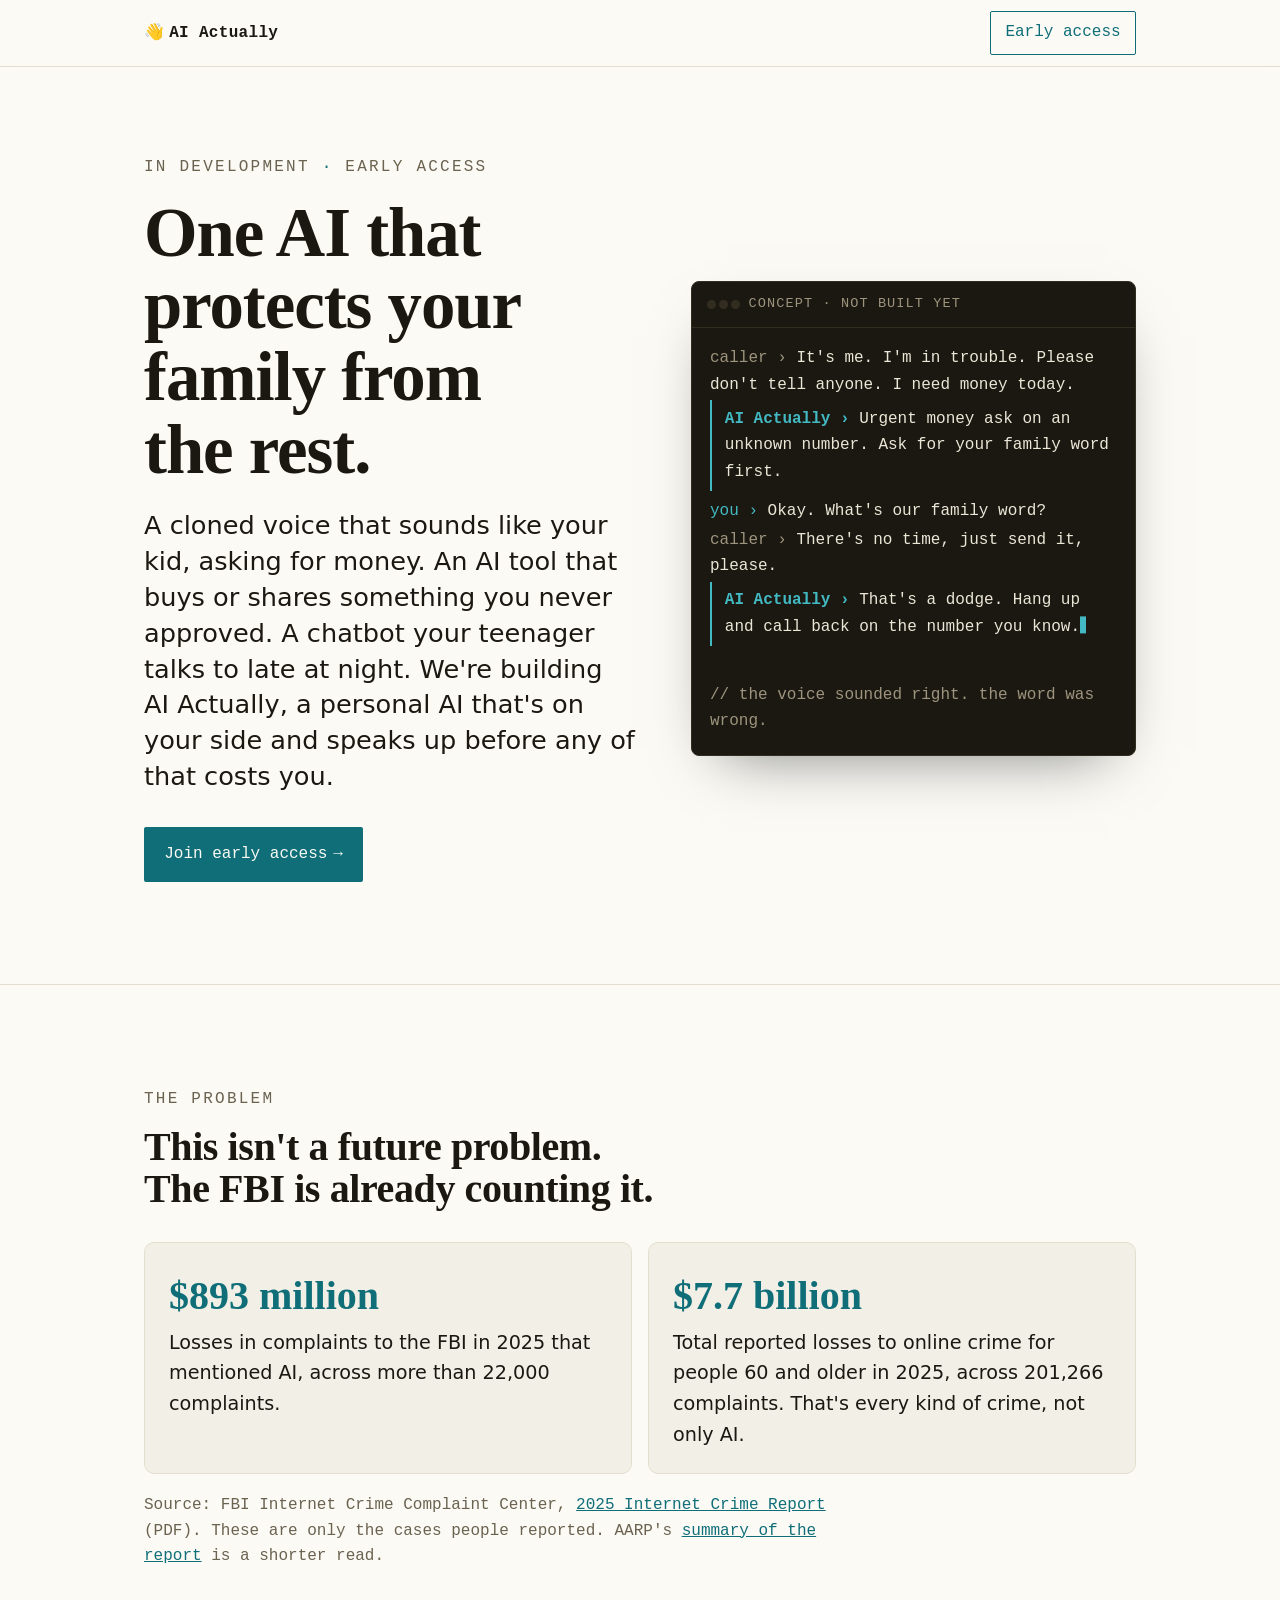
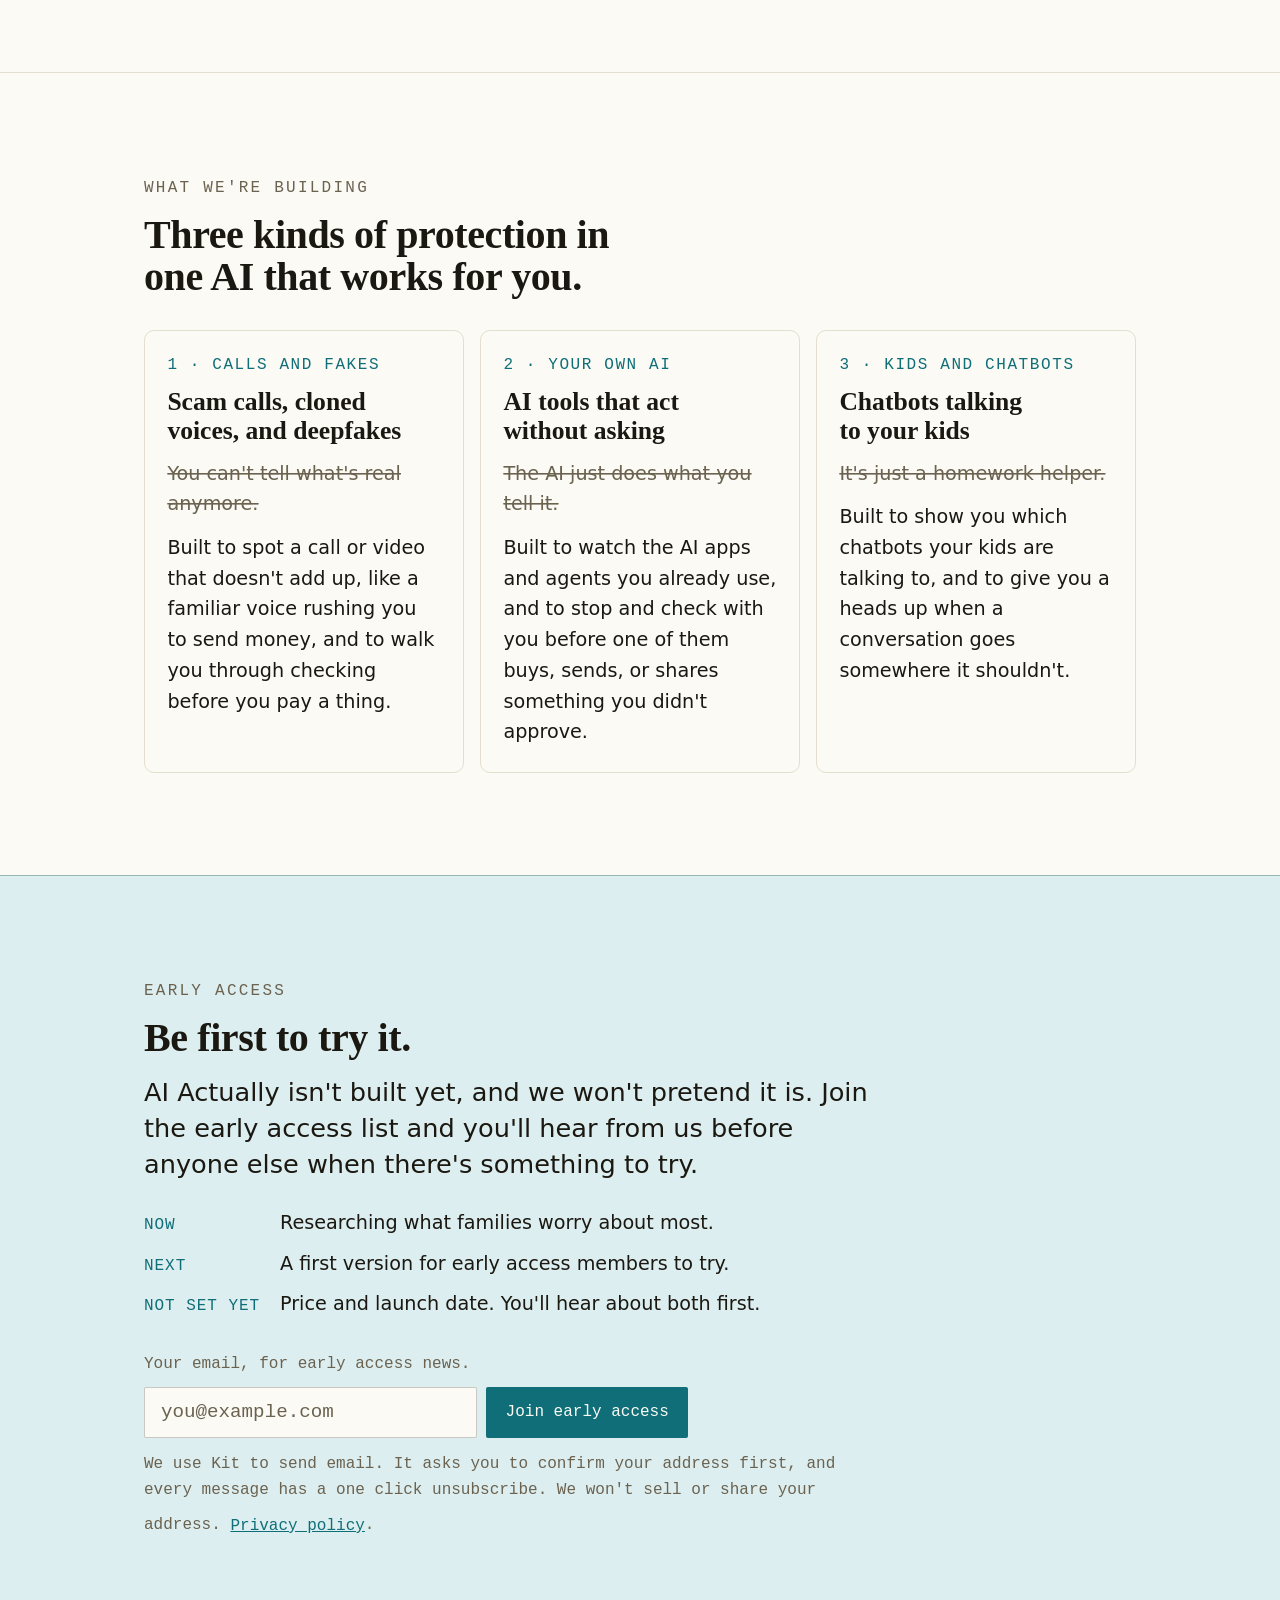
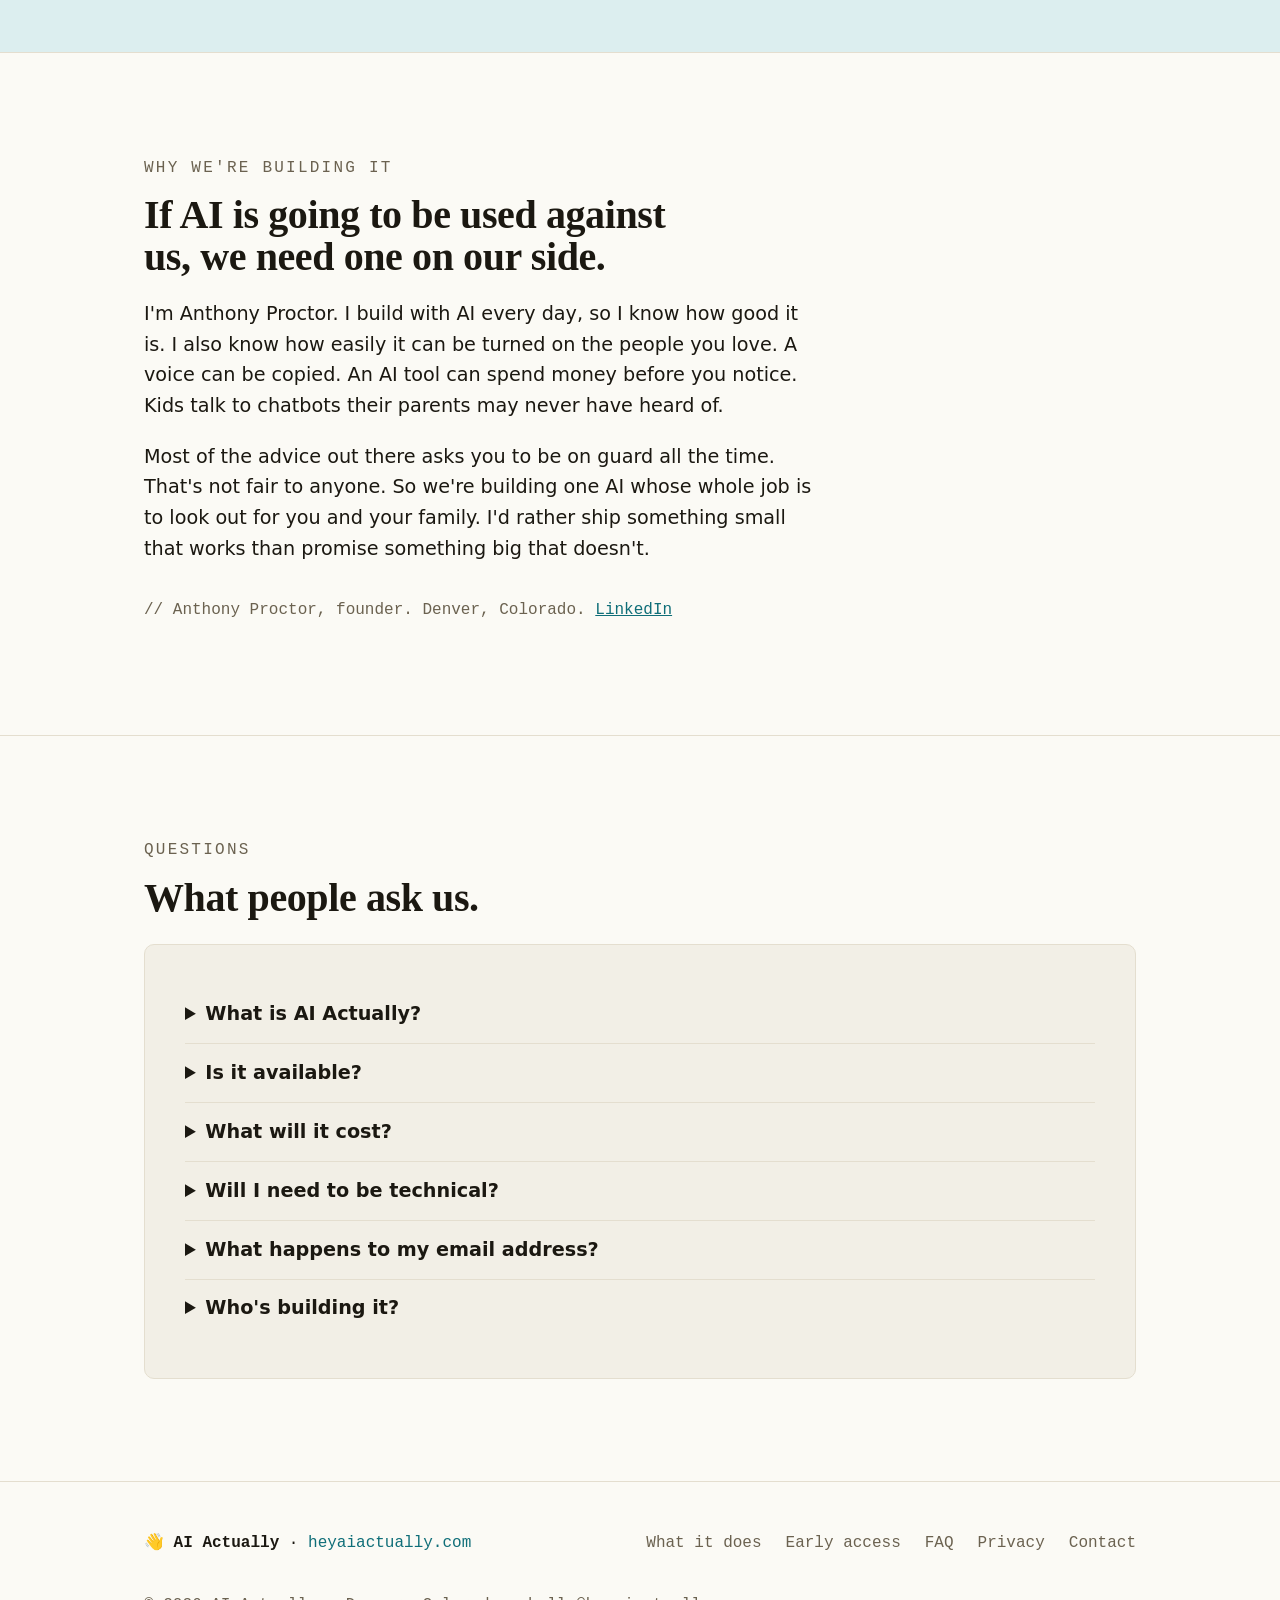
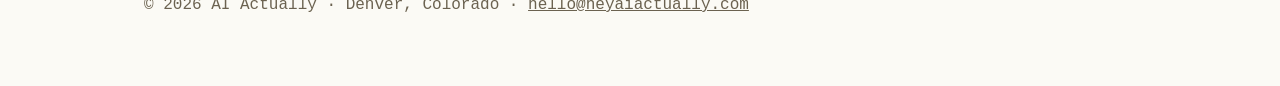
==== commit 9d4a0dab: "Turn the homepage into an early access product page AI Actually is now presented as a personal AI in" ====
--- a/index.html
+++ b/index.html
@@ -6,10 +6,10 @@
 <meta name="referrer" content="strict-origin-when-cross-origin" />
 <meta name="color-scheme" content="only light" />
 <meta name="viewport" content="width=device-width, initial-scale=1" />
-<title>Protect your family from AI scams | AI Actually</title>
-<meta name="description" content="Plain, honest help keeping your family safe from AI scam calls, deepfakes, AI tools that act without asking, and kids' chatbots. Free family guide coming soon." />
-<meta property="og:title" content="AI Actually, by Anthony Proctor: protect your family from AI used against them" />
-<meta property="og:description" content="Plain help with AI scam calls and voice clones, AI tools that act without asking, and kids and chatbots. Three things to do tonight, and a free guide coming soon." />
+<title>AI Actually | One AI that protects your family from the rest</title>
+<meta name="description" content="A personal AI in development, built to guard your family against cloned voice scams, AI tools that act without asking, and chatbots talking to your kids." />
+<meta property="og:title" content="AI Actually: one AI that protects your family from the rest" />
+<meta property="og:description" content="A personal AI in development, built to guard your family against cloned voice scams, AI tools that act without asking, and chatbots talking to your kids. Join early access." />
 <meta property="og:type" content="website" />
 <meta property="og:site_name" content="AI Actually" />
 <meta property="og:url" content="https://heyaiactually.com/" />
@@ -17,13 +17,13 @@
 <meta property="og:image:type" content="image/png" />
 <meta property="og:image:width" content="1200" />
 <meta property="og:image:height" content="630" />
-<meta property="og:image:alt" content="AI Actually, by Anthony Proctor. Keep your family safe from AI that's used against them. heyaiactually.com" />
+<meta property="og:image:alt" content="AI Actually. One AI that protects your family from the rest. In development, early access open. heyaiactually.com" />
 <link rel="canonical" href="https://heyaiactually.com/" />
 <meta name="twitter:card" content="summary_large_image" />
-<meta name="twitter:title" content="AI Actually: protect your family from AI used against them" />
-<meta name="twitter:description" content="Plain-language help with AI scam calls, deepfakes, AI tools that act without asking, and kids and chatbots." />
+<meta name="twitter:title" content="AI Actually: one AI that protects your family from the rest" />
+<meta name="twitter:description" content="A personal AI in development, built to guard your family against cloned voice scams, AI tools that act without asking, and chatbots talking to your kids." />
 <meta name="twitter:image" content="https://heyaiactually.com/og.png" />
-<meta name="twitter:image:alt" content="AI Actually, by Anthony Proctor. Keep your family safe from AI that's used against them. heyaiactually.com" />
+<meta name="twitter:image:alt" content="AI Actually. One AI that protects your family from the rest. In development, early access open. heyaiactually.com" />
 <link rel="icon" href="data:image/svg+xml,<svg xmlns='http://www.w3.org/2000/svg' viewBox='0 0 100 100'><text y='.9em' font-size='90'>👋</text></svg>" />
 <script type="application/ld+json">
 {
@@ -33,11 +33,10 @@
       "@type": "Organization",
       "@id": "https://heyaiactually.com/#org",
       "name": "AI Actually",
-      "alternateName": "AI Actually, by Anthony Proctor",
       "url": "https://heyaiactually.com/",
       "image": "https://heyaiactually.com/og.png",
       "email": "hello@heyaiactually.com",
-      "description": "Plain, honest help for families on AI scam calls and deepfakes, AI tools that act without asking, and kids and AI chatbots.",
+      "description": "AI Actually is building a personal AI to protect families from AI used against them: scam calls and cloned voices, AI tools that act without permission, and chatbots talking to kids. In development; not yet available.",
       "founder": { "@type": "Person", "name": "Anthony Proctor" }
     },
     {
@@ -51,60 +50,12 @@
   ]
 }
 </script>
-<script type="application/ld+json">
-{
-  "@context": "https://schema.org",
-  "@type": "FAQPage",
-  "mainEntity": [
-    {
-      "@type": "Question",
-      "name": "Is the Family AI Safety guide ready?",
-      "acceptedAnswer": {
-        "@type": "Answer",
-        "text": "Not yet. It is the first thing I am making, and I will email it to everyone on the list the day it is ready. The three things to do tonight on this page work without it."
-      }
-    },
-    {
-      "@type": "Question",
-      "name": "What is a family code word and why does it help?",
-      "acceptedAnswer": {
-        "@type": "Answer",
-        "text": "It is a secret word or phrase your family agrees on in person. If someone calls sounding like a relative in trouble, you ask for the word. A cloned voice can copy how someone sounds, but it cannot know a word only your family knows. The FBI recommends this in its December 2024 public service announcement on generative AI fraud."
-      }
-    },
-    {
-      "@type": "Question",
-      "name": "Do I need to be technical for this?",
-      "acceptedAnswer": {
-        "@type": "Answer",
-        "text": "No. Everything here is written for regular people. If you can use a phone, you can do every step."
-      }
-    },
-    {
-      "@type": "Question",
-      "name": "Is anything on this site for sale?",
-      "acceptedAnswer": {
-        "@type": "Answer",
-        "text": "The tips on this page are free and the guide will be free. The one thing linked here that costs money is a book I wrote on putting AI to work in everyday life, sold on Amazon. I take no referral fees from any AI company or security product."
-      }
-    },
-    {
-      "@type": "Question",
-      "name": "What happens to my email address?",
-      "acceptedAnswer": {
-        "@type": "Answer",
-        "text": "I use Kit to send email. It asks you to confirm your address first, every message has a one click unsubscribe, and I will not sell or share your address. The privacy policy at https://heyaiactually.com/privacy.html has the details."
-      }
-    }
-  ]
-}
-</script>
 <script data-goatcounter="https://heyaiactually.goatcounter.com/count" async src="//gc.zgo.at/count.js"></script>
 <meta name="msvalidate.01" content="F024BF07DAB188D1FAC954E560FC2747" />
 </head>
 <body>
 <style>
-  /* ============ AI ACTUALLY, by Anthony Proctor ============
+  /* ============ AI ACTUALLY ============
      Design language: "plain talk, real screen."
      Warm ink ground + a single petrol-teal note. A cool accent on a
      warm ground reads calm and competent, not hyped. Serif that reads
@@ -220,9 +171,7 @@
   }
   .bar { display: flex; align-items: center; justify-content: space-between; gap: 1rem; padding-block: 0.7rem; }
   .brand { white-space: nowrap; font-family: var(--mono); font-size: var(--step--1); letter-spacing: 0.02em; display: inline-flex; flex-wrap: wrap; align-items: baseline; column-gap: 0.5ch; row-gap: 0; min-height: 44px; align-content: center; text-decoration: none; min-width: 0; }
-  @media (max-width: 34rem) { .brand .by { flex-basis: 100%; padding-left: calc(1.25em + 0.5ch); font-size: 0.9em; } }
   .brand b { font-weight: 600; }
-  .brand .by { color: var(--muted); }
   .brand .wave { font-family: var(--sans); }
   .nav-cta {
     font-family: var(--mono); font-size: var(--step--1);
@@ -280,33 +229,9 @@
   .cursor { display: inline-block; width: 0.6ch; height: 1.05em; background: var(--screen-accent); transform: translateY(0.15em); animation: blink 1.05s steps(2, jump-none) 3; }
   @keyframes blink { 50% { opacity: 0; } }
 
-  /* ---- "for you if" list ---- */
-  .foryou ul { list-style: none; padding: 0; margin: 1.5rem 0 0; display: grid; gap: 0.9rem; max-width: 44rem; }
-  .foryou li { display: grid; grid-template-columns: auto 1fr; gap: 0.9rem; align-items: start; }
-  .foryou li::before { content: "›"; font-family: var(--mono); color: var(--accent); font-weight: 700; line-height: 1.5; }
-
-  /* ---- corrections ---- */
-  .corrections { display: grid; gap: 0; margin-top: 2rem; border: 1px solid var(--line); border-radius: 8px; overflow: hidden; }
-  .correction { display: grid; grid-template-columns: 1fr; gap: 0.35rem; padding: 1.15rem 1.25rem; border-top: 1px solid var(--line); }
-  .correction:first-child { border-top: 0; }
-  @media (min-width: 44rem) { .correction { grid-template-columns: 1fr 1fr; align-items: baseline; gap: 1.5rem; } }
-  .correction .not { font-family: var(--sans); color: var(--muted); }
-  .correction .not s { text-decoration-thickness: 2px; text-decoration-color: color-mix(in srgb, var(--muted) 55%, transparent); }
-  .correction .yes { font-family: var(--serif); font-size: var(--step-1); line-height: 1.2; }
-  .correction .yes b { color: var(--accent); font-weight: 600; }
-
   /* ---- offer card ---- */
   .offer { background: var(--surface); border: 1px solid var(--line); border-radius: 10px; padding: clamp(1.5rem, 4vw, 2.5rem); margin-top: 2rem; }
-  .offer .kicker { font-family: var(--mono); font-size: var(--step--1); letter-spacing: 0.1em; text-transform: uppercase; color: var(--accent); }
-  .offer h3 { margin-top: 0.5rem; }
-  .offer ul { list-style: none; padding: 0; margin: 1.4rem 0 0; display: grid; gap: 0.7rem; }
-  .offer li { display: grid; grid-template-columns: auto 1fr; gap: 0.8rem; }
-  .offer li::before { content: "✓"; color: var(--accent); font-weight: 700; }
-  .offer .foot { margin-top: 1.6rem; display: flex; flex-wrap: wrap; gap: 1rem; align-items: center; }
-  .price { font-family: var(--mono); font-size: var(--step--1); color: var(--muted); }
-  .price b { color: var(--ink); }
-
-  /* ---- cheat sheet capture (the centerpiece) ---- */
+  /* ---- early access capture (the centerpiece) ---- */
   .capture { background: var(--accent-soft); border-top-color: color-mix(in srgb, var(--accent) 35%, var(--line)); }
   .capture .card { max-width: 46rem; }
   .capture h2 .real { text-decoration: none; }
@@ -325,9 +250,6 @@
   .capture.sent .form { display: none; }
   .capture.sent .form-done { display: block; }
 
-  /* ---- about ---- */
-  .about .col { max-width: 42rem; }
-  .about .sign { font-family: var(--mono); font-size: var(--step--1); color: var(--muted); margin-top: 1.5rem; }
 
   /* ---- footer ---- */
   footer { border-top: 1px solid var(--line); padding: 2.5rem 0 3.5rem; }
@@ -352,7 +274,7 @@
     *, *::before, *::after { animation: none !important; transition: none !important; scroll-behavior: auto !important; }
   }
 
-  /* ---- added for the family-safety rewrite ---- */
+  /* ---- stats, product areas, FAQ ---- */
   .stats { display: grid; grid-template-columns: 1fr; gap: 1rem; margin-top: 2rem; }
   @media (min-width: 44rem) { .stats { grid-template-columns: 1fr 1fr; } }
   .stat { background: var(--surface); border: 1px solid var(--line); border-radius: 10px; padding: 1.4rem 1.5rem; }
@@ -361,13 +283,6 @@
   .source { font-family: var(--mono); font-size: var(--step--1); color: var(--muted); margin-top: 1.2rem; max-width: 46rem; }
   .source a { color: var(--accent); }
 
-  .steps { list-style: none; padding: 0; margin: 2rem 0 0; display: grid; gap: 1rem; counter-reset: step; max-width: 46rem; }
-  .steps > li { counter-increment: step; display: grid; grid-template-columns: auto 1fr; gap: 1rem; background: var(--surface); border: 1px solid var(--line); border-radius: 10px; padding: 1.2rem 1.3rem; }
-  .steps > li::before { content: counter(step); font-family: var(--serif); font-size: var(--step-2); line-height: 1; color: var(--accent); font-weight: 600; min-width: 1.2ch; }
-  .steps h3 { font-size: var(--step-1); }
-  .steps p { margin-top: 0.4rem; }
-  .steps .src { display: inline-flex; align-items: center; min-height: 44px; margin-top: 0.2rem; font-family: var(--mono); font-size: var(--step--1); color: var(--accent); }
-
   .topics { display: grid; gap: 1rem; margin-top: 2rem; grid-template-columns: 1fr; }
   @media (min-width: 60rem) { .topics { grid-template-columns: repeat(3, 1fr); } }
   .topic { border: 1px solid var(--line); border-radius: 10px; padding: 1.4rem 1.4rem 1.5rem; background: var(--paper); }
@@ -375,25 +290,30 @@
   .topic h3 { margin-top: 0.5rem; }
   .topic .hype { display: block; margin-top: 0.8rem; }
   .topic p.body { margin-top: 0.8rem; }
-  .also { max-width: 46rem; margin-top: 2rem; border-left: 3px solid var(--accent); padding-left: 1.2rem; }
-  .also p + p { margin-top: 0.8rem; }
-  .talk { margin-top: 1.6rem; max-width: 42rem; }
-  .guide-list { list-style: none; padding: 0; margin: 1.2rem 0 0; display: grid; gap: 0.5rem; max-width: 40rem; }
-  .guide-list li { display: grid; grid-template-columns: auto 1fr; gap: 0.7rem; }
   .faq details { border-bottom: 1px solid var(--line); padding: 0.25rem 0; }
   .faq details:last-child { border-bottom: 0; }
   .faq summary { cursor: pointer; font-weight: 600; min-height: 44px; padding-block: 0.6rem; display: list-item; }
   .faq details p { margin: 0.2rem 0 0.8rem; }
   .form-note a { color: var(--accent); display: inline-block; padding-block: 0.65rem; }
   .source, .form-note, .fineprint, .form label { font-size: 1rem !important; }
-  .guide-list li::before { content: "›"; font-family: var(--mono); color: var(--accent); font-weight: 700; }
+  .status { list-style: none; padding: 0; margin: 1.6rem 0 0; display: grid; gap: 0.6rem; max-width: 40rem; }
+  .status li { display: grid; grid-template-columns: 7.5rem 1fr; gap: 1rem; align-items: baseline; }
+  .status .when { font-family: var(--mono); font-size: 1rem; letter-spacing: 0.06em; text-transform: uppercase; color: var(--accent); }
+  @media (max-width: 30rem) { .status li { grid-template-columns: 1fr; gap: 0.1rem; } }
+  .screen .ln + .ln { margin-top: 0.15rem; }
+  .screen .note { margin: 0.35rem 0 0.45rem; padding: 0.35rem 0 0.35rem 0.8rem; border-left: 2px solid var(--screen-accent); color: var(--screen-ink); }
+  .screen .note .who { font-weight: 600; }
+  .founder .col { max-width: 42rem; }
+  .founder .sign { font-family: var(--mono); font-size: 1rem; color: var(--muted); margin-top: 1.5rem; }
+  .founder .sign a { color: var(--accent); display: inline-flex; align-items: center; min-height: 44px; }
+  .anchor { display: block; position: relative; top: -1px; }
 </style>
 
 <div class="page">
   <header class="site">
     <div class="wrap bar">
-      <a class="brand" href="#top"><span class="wave">👋</span> <b>AI Actually</b> <span class="by">by Anthony Proctor</span></a>
-      <a class="nav-cta" href="#guide">Family guide</a>
+      <a class="brand" href="#top"><span class="wave">👋</span> <b>AI Actually</b></a>
+      <a class="nav-cta" href="#early-access">Early access</a>
     </div>
   </header>
 
@@ -403,22 +323,22 @@
     <section class="hero">
       <div class="wrap hero-grid">
         <div>
-          <p class="eyebrow rise">hey<span class="dot">,</span> ai actually</p>
-          <h1 class="rise d1">Keep your family safe from AI that's used against them.</h1>
-          <p class="lead rise d2">A voice that sounds just like your kid, asking for money. An AI tool that spent money you never approved. A chatbot your teenager talks to late at night. Plain, honest help for the people who look out for everyone else. No panic, no hype.</p>
+          <p class="eyebrow rise">in development<span class="dot"> ·</span> early access</p>
+          <h1 class="rise d1">One AI that protects your family from the rest.</h1>
+          <p class="lead rise d2">A cloned voice that sounds like your kid, asking for money. An AI tool that buys or shares something you never approved. A chatbot your teenager talks to late at night. We're building AI Actually, a personal AI that's on your side and speaks up before any of that costs you.</p>
           <div class="cta-row rise d2">
-            <a class="btn btn-primary" href="#guide">Get the guide when it's ready <span aria-hidden="true">→</span></a>
-            <a class="btn btn-ghost" href="#tonight">Start with 3 things tonight</a>
-          </div>
-        </div>
-
-        <div class="screen rise d3" role="img" aria-label="A sample phone call, written out like a chat. A cloned voice says it is in trouble and needs money today. The listener asks for the family code word, gets no answer, hangs up, and calls back on a number they already know.">
-          <div class="chrome"><span class="dots"><i></i><i></i><i></i></span> incoming call, a caught one</div>
+            <a class="btn btn-primary" href="#early-access">Join early access <span aria-hidden="true">→</span></a>
+          </div>
+        </div>
+
+        <div class="screen rise d3" role="img" aria-label="A concept sketch, not a working app. A phone call written out like a chat. A caller says they are in trouble and need money today. AI Actually steps in with a note: this is an urgent money request, ask for your family word. The caller dodges, and AI Actually suggests hanging up and calling back on a number you already know.">
+          <div class="chrome"><span class="dots"><i></i><i></i><i></i></span> concept · not built yet</div>
           <div class="body">
             <span class="ln"><span class="who ai">caller ›</span> It's me. I'm in trouble. Please don't tell anyone. I need money today.</span>
-            <span class="ln"><span class="who">you    ›</span> Okay. What's our family word?</span>
+            <span class="ln note"><span class="who">AI Actually ›</span> Urgent money ask on an unknown number. Ask for your family word first.</span>
+            <span class="ln"><span class="who">you ›</span> Okay. What's our family word?</span>
             <span class="ln"><span class="who ai">caller ›</span> There's no time, just send it, please.</span>
-            <span class="ln"><span class="who">you    ›</span> I'm hanging up. Calling you back on the number I know.<span class="cursor" aria-hidden="true"></span></span>
+            <span class="ln note"><span class="who">AI Actually ›</span> That's a dodge. Hang up and call back on the number you know.<span class="cursor" aria-hidden="true"></span></span>
             <span class="ln dim"> </span>
             <span class="ln dim">// the voice sounded right. the word was wrong.</span>
           </div>
@@ -426,11 +346,11 @@
       </div>
     </section>
 
-    <!-- WHY NOW: sourced numbers -->
+    <!-- THE PROBLEM: sourced numbers -->
     <section id="why">
       <div class="wrap">
         <div class="col">
-          <p class="eyebrow">why this matters now</p>
+          <p class="eyebrow">the problem</p>
           <h2 style="margin-top:0.8rem;">This isn't a future problem. The FBI is already counting it.</h2>
         </div>
         <div class="stats">
@@ -447,100 +367,75 @@
       </div>
     </section>
 
-    <!-- THREE TOPICS -->
-    <section id="topics">
+    <!-- WHAT IT'S BEING BUILT TO DO -->
+    <section id="what-it-does">
       <div class="wrap">
         <div class="col">
-          <p class="eyebrow">what I cover</p>
-          <h2 style="margin-top:0.8rem;">Three ways AI shows up in your family's life. I cover all three.</h2>
+          <p class="eyebrow">what we're building</p>
+          <h2 style="margin-top:0.8rem;">Three kinds of protection in one AI that works for you.</h2>
         </div>
         <div class="topics">
           <div class="topic">
             <p class="kicker">1 · calls and fakes</p>
-            <h3>Scam calls, deepfakes, and cloned voices</h3>
+            <h3>Scam calls, cloned voices, and deepfakes</h3>
             <p class="hype"><s>You can't tell what's real anymore.</s></p>
-            <p class="body">You can't always tell by ear. You can tell by process: a family code word, a call back on a number you know, and a rule that gift cards and wire transfers are a stop sign.</p>
+            <p class="body">Built to spot a call or video that doesn't add up, like a familiar voice rushing you to send money, and to walk you through checking before you pay a thing.</p>
           </div>
           <div class="topic">
-            <p class="kicker">2 · your own tools</p>
-            <h3>AI tools that do things you never approved</h3>
+            <p class="kicker">2 · your own AI</p>
+            <h3>AI tools that act without asking</h3>
             <p class="hype"><s>The AI just does what you tell it.</s></p>
-            <p class="body">AI apps and agents can now buy things, send messages, and read your files. People notice when a charge shows up or a private thing gets shared. I show you what to check and what to switch off.</p>
+            <p class="body">Built to watch the AI apps and agents you already use, and to stop and check with you before one of them buys, sends, or shares something you didn't approve.</p>
           </div>
           <div class="topic">
             <p class="kicker">3 · kids and chatbots</p>
-            <h3>What your kids are saying to AI</h3>
+            <h3>Chatbots talking to your kids</h3>
             <p class="hype"><s>It's just a homework helper.</s></p>
-            <p class="body">Many teens use AI as a friend, not only a tutor. <a href="https://www.commonsensemedia.org/press-releases/nearly-3-in-4-teens-have-used-ai-companions-new-national-survey-finds" target="_blank" rel="noopener">Common Sense Media found 72% of teens</a> had used an AI companion at least once. Talk first. Rules second.</p>
-          </div>
-        </div>
-      </div>
-    </section>
-
-    <!-- TASTE OF VALUE -->
-    <section id="tonight">
+            <p class="body">Built to show you which chatbots your kids are talking to, and to give you a heads up when a conversation goes somewhere it shouldn't.</p>
+          </div>
+        </div>
+      </div>
+    </section>
+
+    <!-- EARLY ACCESS CAPTURE -->
+    <section id="early-access" class="capture">
+      <span id="guide" class="anchor" aria-hidden="true"></span>
+      <div class="wrap">
+        <div class="card">
+          <p class="eyebrow">early access</p>
+          <h2 style="margin-top:0.8rem;">Be first to try it.</h2>
+          <p class="lead" style="margin-top:1rem;">AI Actually isn't built yet, and we won't pretend it is. Join the early access list and you'll hear from us before anyone else when there's something to try.</p>
+          <ul class="status">
+            <li><span class="when">Now</span><span>Researching what families worry about most.</span></li>
+            <li><span class="when">Next</span><span>A first version for early access members to try.</span></li>
+            <li><span class="when">Not set yet</span><span>Price and launch date. You'll hear about both first.</span></li>
+          </ul>
+
+          <!-- EMAIL CAPTURE (Kit). Form ID 9979581 confirmed from Kit's embed HTML on 2026-09-29.
+               Kit's after-subscribe redirect is https://heyaiactually.com/?subscribed=1#guide ;
+               the #guide anchor above keeps that landing here. -->
+          <form class="form" id="signup" action="https://app.kit.com/forms/9979581/subscriptions" method="post" style="margin-top:2rem;">
+            <label for="signup-email" style="flex:1 1 100%;font-family:var(--mono);font-size:var(--step--1);color:var(--muted);">Your email, for early access news.</label>
+            <input id="signup-email" type="email" name="email_address" placeholder="you@example.com" autocomplete="email" required aria-required="true">
+            <button class="btn btn-primary" type="submit">Join early access</button>
+          </form>
+          <p class="form-done" role="status">Check your inbox and click the confirm link. Nothing arrives until you do. After that, you're on the early access list.</p>
+          <p class="form-note">We use Kit to send email. It asks you to confirm your address first, and every message has a one click unsubscribe. We won't sell or share your address. <a href="privacy.html">Privacy policy</a>.</p>
+        </div>
+      </div>
+    </section>
+
+    <!-- FOUNDER NOTE -->
+    <section class="founder" id="why-we-build">
       <div class="wrap">
         <div class="col">
-          <p class="eyebrow">free, no signup</p>
-          <h2 style="margin-top:0.8rem;">Three things to do tonight. Fifteen minutes, one phone call.</h2>
-          <p class="lead" style="margin-top:1rem;">Start with the scam call, since it's the quickest one to fix. Do these with your parents, your partner, or your kids.</p>
-        </div>
-        <ol class="steps">
-          <li>
-            <div>
-              <h3>Pick a family code word.</h3>
-              <p>Agree on a secret word or phrase, in person or on a call you started, not in a text. Make it something a stranger couldn't guess from your social media. If anyone ever calls sounding like family in trouble, ask for the word first.</p>
-              <a class="src" href="https://www.ic3.gov/PSA/2024/PSA241203" target="_blank" rel="noopener">FBI advice, Dec 2024 →</a>
-            </div>
-          </li>
-          <li>
-            <div>
-              <h3>Hang up and call back on a number you know.</h3>
-              <p>Don't trust the voice, even if it sounds perfect. End the call and phone the person on the number you already have for them. If you can't reach them, try another relative or a friend.</p>
-              <a class="src" href="https://consumer.ftc.gov/consumer-alerts/2023/03/scammers-use-ai-enhance-their-family-emergency-schemes" target="_blank" rel="noopener">FTC advice on family emergency scams →</a>
-            </div>
-          </li>
-          <li>
-            <div>
-              <h3>Make certain payments a stop sign.</h3>
-              <p>Gift cards, crypto, wire transfers, and payment apps are what scammers ask for because the money is hard to get back. Tell your family that anyone who demands one of these, urgently, is a red flag no matter who they sound like.</p>
-              <a class="src" href="https://consumer.ftc.gov/articles/how-avoid-scam" target="_blank" rel="noopener">FTC: how to avoid a scam →</a>
-            </div>
-          </li>
-        </ol>
-        <div class="also">
-          <p><b>For your own AI tools:</b> open the settings of any AI app you use and look for what it's allowed to do without asking. Buying, sending, reading your email. Turn off what you didn't mean to allow, and check your card statement for charges you don't recognize.</p>
-          <p><b>For your kids:</b> ask them to show you the chatbots they use, and ask like you're curious, not like you're catching them. <a href="https://www.commonsensemedia.org/press-releases/nearly-3-in-4-teens-have-used-ai-companions-new-national-survey-finds" target="_blank" rel="noopener">Common Sense Media recommends</a> that no one under 18 use AI companions.</p>
-        </div>
-        <p class="source">If you've already been scammed, report it at <a href="https://reportfraud.ftc.gov/" target="_blank" rel="noopener">ReportFraud.ftc.gov</a> and tell someone you trust. It happens to smart people.</p>
-      </div>
-    </section>
-
-    <!-- GUIDE CAPTURE -->
-    <section id="guide" class="capture">
-      <div class="wrap">
-        <div class="card">
-          <p class="eyebrow">free, coming soon</p>
-          <h2 style="margin-top:0.8rem;">The Family AI Safety guide</h2>
-          <p class="lead" style="margin-top:1rem;">It isn't finished yet, and I won't pretend it is. Leave your email and I'll send it the day it's ready. One email, unsubscribe anytime.</p>
-          <p style="margin-top:1.2rem;font-family:var(--mono);font-size:var(--step--1);color:var(--muted);">What I plan to put in it:</p>
-          <ul class="guide-list" style="margin-top:0.6rem;">
-            <li>A family sit-down you can finish in one evening</li>
-            <li>A script for calling your parents about scams without sounding bossy</li>
-            <li>What to check on your AI tools, and what to say to your kids about chatbots</li>
-          </ul>
-
-          <!-- EMAIL CAPTURE (Kit). Form ID 9979581 confirmed from Kit's embed HTML on 2026-09-29.
-               Kit settings needed: double opt-in ON, after-subscribe action = redirect to
-               https://heyaiactually.com/?subscribed=1#guide
-               The mailing address in the email footer is handled inside Kit (Kit's own PO box). -->
-          <form class="form" id="signup" action="https://app.kit.com/forms/9979581/subscriptions" method="post" style="margin-top:2rem;">
-            <label for="signup-email" style="flex:1 1 100%;font-family:var(--mono);font-size:var(--step--1);color:var(--muted);">Your email, and I'll send the guide when it's ready.</label>
-            <input id="signup-email" type="email" name="email_address" placeholder="you@example.com" autocomplete="email" required aria-required="true">
-            <button class="btn btn-primary" type="submit">Get the guide when it drops</button>
-          </form>
-          <p class="form-done" role="status">Check your inbox and click the confirm link. Nothing arrives until you do. After that, you're on the list for the guide.</p>
-          <p class="form-note">I use Kit to send these. It will ask you to confirm your email first. Unsubscribe with one click from any message. I will not sell or share your address. <a href="privacy.html">Privacy policy</a>.</p>
+          <p class="eyebrow">why we're building it</p>
+          <h2 style="margin-top:0.8rem;">If AI is going to be used against us, we need one on our side.</h2>
+          <div class="stack" style="margin-top:1.3rem;">
+            <p>I'm Anthony Proctor. I build with AI every day, so I know how good it is. I also know how easily it can be turned on the people you love. A voice can be copied. An AI tool can spend money before you notice. Kids talk to chatbots their parents may never have heard of.</p>
+            <p>Most of the advice out there asks you to be on guard all the time. That's not fair to anyone. So we're building one AI whose whole job is to look out for you and your family. I'd rather ship something small that works than promise something big that doesn't.</p>
+          </div>
+          <p class="sign">// Anthony Proctor, founder. Denver, Colorado. <a href="https://www.linkedin.com/in/anthonyproctor/" target="_blank" rel="noopener">LinkedIn</a></p>
         </div>
       </div>
     </section>
@@ -549,47 +444,34 @@
     <section id="faq">
       <div class="wrap">
         <div class="col">
-          <p class="eyebrow">before you ask</p>
-          <h2 style="margin-top:0.8rem;">The questions I'd ask.</h2>
+          <p class="eyebrow">questions</p>
+          <h2 style="margin-top:0.8rem;">What people ask us.</h2>
         </div>
         <div class="offer faq" style="margin-top:1.6rem;">
           <details>
-            <summary>Is the Family AI Safety guide ready?</summary>
-            <p>Not yet. It's the first thing I'm making, and I'll email it to everyone on the list the day it's ready. The three things to do tonight, above, work without it.</p>
-          </details>
-          <details>
-            <summary>What is a family code word and why does it help?</summary>
-            <p>It's a secret word or phrase your family agrees on in person. If someone calls sounding like a relative in trouble, you ask for the word. A cloned voice can copy how someone sounds, but it can't know a word only your family knows. The FBI recommends this in its <a href="https://www.ic3.gov/PSA/2024/PSA241203" target="_blank" rel="noopener">December 2024 public service announcement</a>.</p>
-          </details>
-          <details>
-            <summary>Do I need to be technical for this?</summary>
-            <p>No. Everything here is written for regular people. If you can use a phone, you can do every step.</p>
-          </details>
-          <details>
-            <summary>Is anything on this site for sale?</summary>
-            <p>The tips on this page are free, and the guide will be free. The one thing linked here that costs money is <a href="https://www.amazon.com/dp/B0H8LNPVJK" target="_blank" rel="noopener">my book on putting AI to work</a> in everyday life, sold on Amazon. I take no referral fees from any AI company or security product, so nothing I recommend pays me.</p>
+            <summary>What is AI Actually?</summary>
+            <p>A personal AI we're building to protect you and your family from AI used against you: scam calls and cloned voices, AI tools that act without asking, and chatbots talking to your kids. One helper on your side, instead of a separate fix for each problem.</p>
+          </details>
+          <details>
+            <summary>Is it available?</summary>
+            <p>Not yet. It's in development, and there's nothing to download today. People on the early access list get first access when there's a version to try.</p>
+          </details>
+          <details>
+            <summary>What will it cost?</summary>
+            <p>We haven't decided. Early access members will hear about pricing first, before anything is for sale.</p>
+          </details>
+          <details>
+            <summary>Will I need to be technical?</summary>
+            <p>No. We're designing it for people who'd rather not think about AI at all.</p>
           </details>
           <details>
             <summary>What happens to my email address?</summary>
-            <p>I use Kit to send email. It asks you to confirm your address first, every message has a one click unsubscribe, and I won't sell or share your address. The <a href="privacy.html">privacy policy</a> has the details.</p>
-          </details>
-        </div>
-      </div>
-    </section>
-
-    <!-- ABOUT -->
-    <section class="about">
-      <div class="wrap">
-        <div class="col">
-          <p class="eyebrow">who is this guy</p>
-          <h2 style="margin-top:0.8rem;">I'm Anthony. I'm not an influencer, and I don't sell fear.</h2>
-          <div class="stack" style="margin-top:1.3rem;">
-            <p>I'm a builder who uses AI every day, so I know how good it is and how it can be turned on the people around you. I'd rather give you a plain step you can do tonight than a scary headline you'll forget by Friday.</p>
-            <p>If what I share doesn't help you protect someone you love, I wasted your time. I really don't like wasting people's time.</p>
-          </div>
-          <p style="margin-top:1.1rem;">I also wrote a book on using AI, <a href="https://www.amazon.com/dp/B0H8LNPVJK" target="_blank" rel="noopener">available on Amazon</a>, for the same reason I built this site. Most AI writing is aimed at people who already get it.</p>
-          <p class="talk">Run a library, a community group, or a credit union? I'm happy to give a free talk on AI scams for your members. <a href="mailto:hello@heyaiactually.com?subject=Free%20talk">Email me</a>.</p>
-          <p class="sign">// built in Denver. explained plainly.</p>
+            <p>We use Kit to send email. It asks you to confirm your address first, every message has a one click unsubscribe, and we won't sell or share your address. The <a href="privacy.html">privacy policy</a> has the details.</p>
+          </details>
+          <details>
+            <summary>Who's building it?</summary>
+            <p>Anthony Proctor, a builder in Denver, Colorado. AI Actually is independent. It takes no money or referral fees from any AI company or security product.</p>
+          </details>
         </div>
       </div>
     </section>
@@ -598,17 +480,16 @@
   <footer>
     <div class="wrap">
       <div class="foot-grid">
-        <div class="foot-brand">👋 <b>AI Actually</b>, by Anthony Proctor · <span class="url">heyaiactually.com</span></div>
+        <div class="foot-brand">👋 <b>AI Actually</b> · <span class="url">heyaiactually.com</span></div>
         <div class="foot-links">
-          <a href="#tonight">Tonight</a>
-          <a href="#guide">Family guide</a>
+          <a href="#what-it-does">What it does</a>
+          <a href="#early-access">Early access</a>
           <a href="#faq">FAQ</a>
           <a href="privacy.html">Privacy</a>
           <a href="mailto:hello@heyaiactually.com">Contact</a>
-          <a href="https://www.linkedin.com/in/anthonyproctor/" target="_blank" rel="noopener">LinkedIn</a>
-        </div>
-      </div>
-      <p class="fineprint">&copy; 2026 AI Actually, by Anthony Proctor &middot; Denver, Colorado &middot; <a href="mailto:hello@heyaiactually.com">hello@heyaiactually.com</a></p>
+        </div>
+      </div>
+      <p class="fineprint">&copy; 2026 AI Actually &middot; Denver, Colorado &middot; <a href="mailto:hello@heyaiactually.com">hello@heyaiactually.com</a></p>
     </div>
   </footer>
 </div>
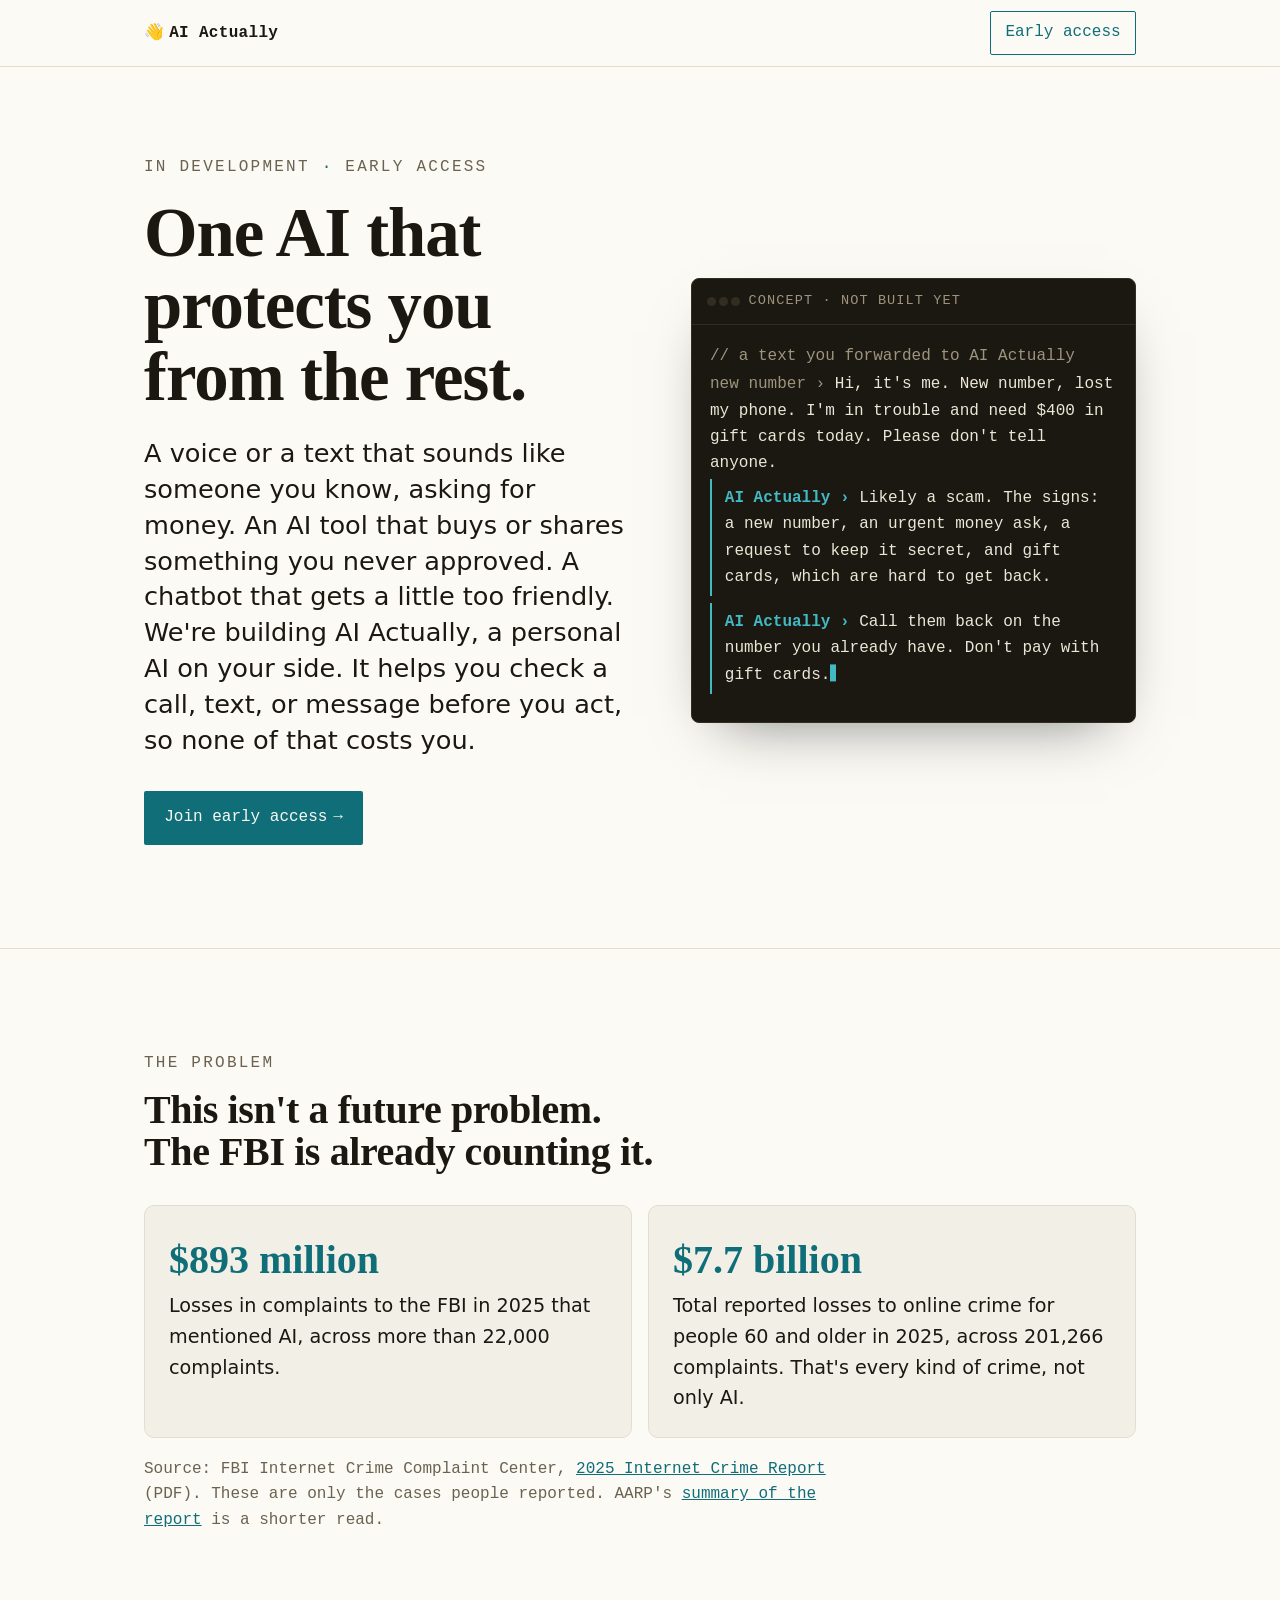
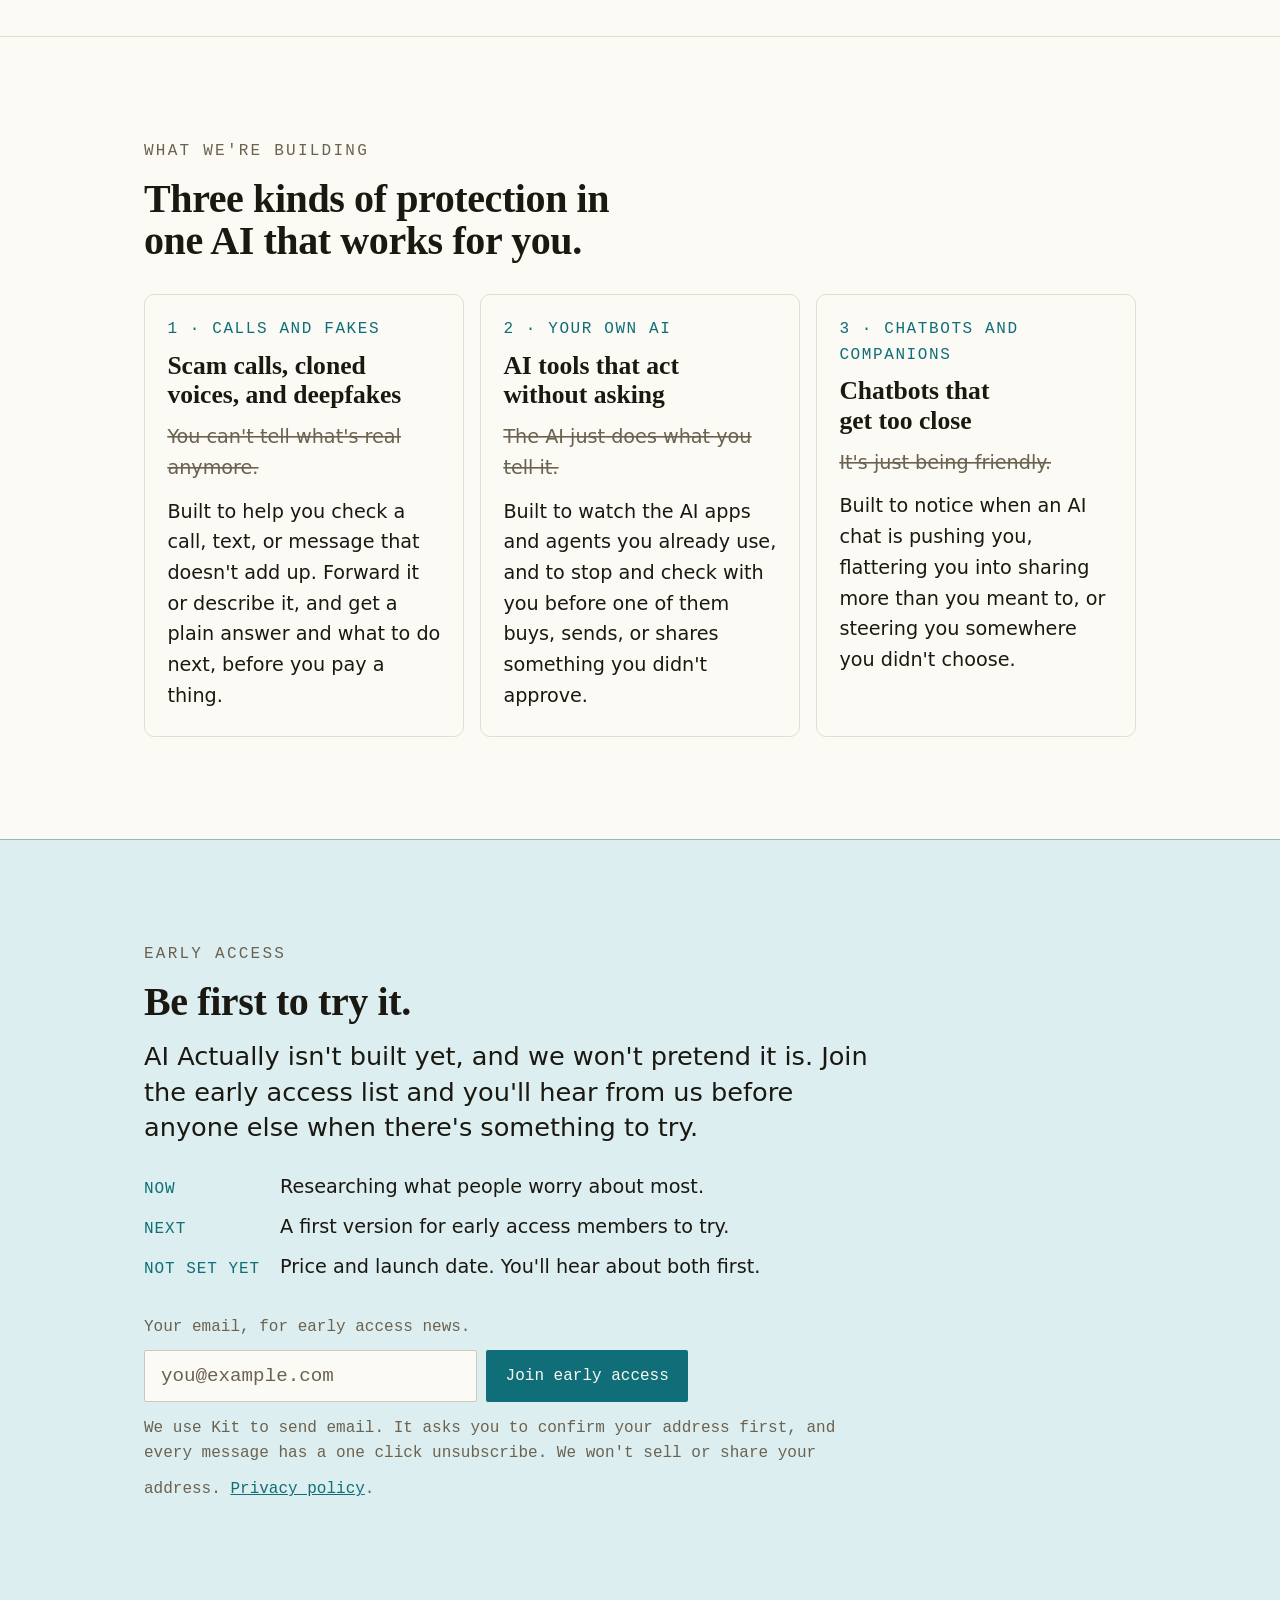
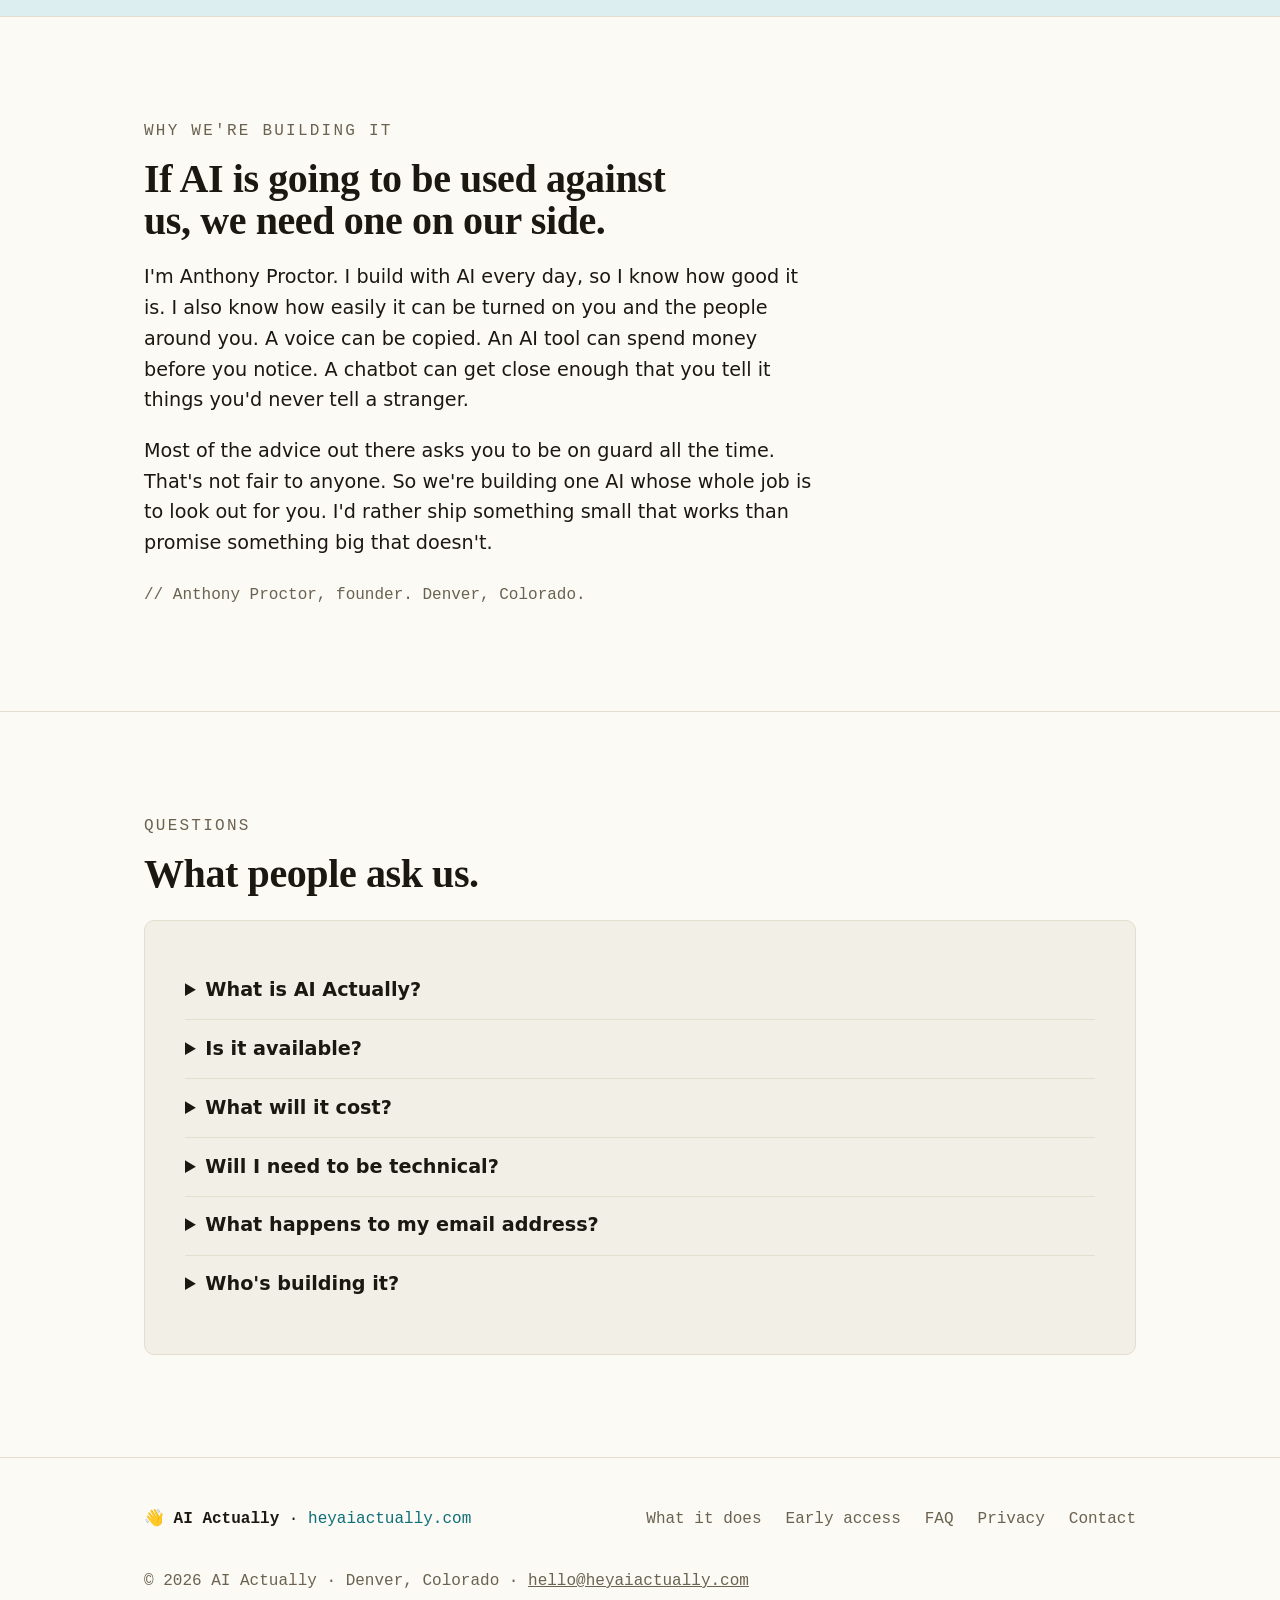
==== commit 9fca93fc: "Reframe to a personal product and a check-it-for-me concept card The concept card is now a forwarded" ====
--- a/index.html
+++ b/index.html
@@ -6,10 +6,10 @@
 <meta name="referrer" content="strict-origin-when-cross-origin" />
 <meta name="color-scheme" content="only light" />
 <meta name="viewport" content="width=device-width, initial-scale=1" />
-<title>AI Actually | One AI that protects your family from the rest</title>
-<meta name="description" content="A personal AI in development, built to guard your family against cloned voice scams, AI tools that act without asking, and chatbots talking to your kids." />
-<meta property="og:title" content="AI Actually: one AI that protects your family from the rest" />
-<meta property="og:description" content="A personal AI in development, built to guard your family against cloned voice scams, AI tools that act without asking, and chatbots talking to your kids. Join early access." />
+<title>AI Actually | One AI that protects you from the rest</title>
+<meta name="description" content="A personal AI in development, built to protect you from cloned voice scams, AI tools that act without asking, and chatbots that push too far." />
+<meta property="og:title" content="AI Actually: one AI that protects you from the rest" />
+<meta property="og:description" content="A personal AI in development, built to protect you from cloned voice scams, AI tools that act without asking, and chatbots that push too far. Join early access." />
 <meta property="og:type" content="website" />
 <meta property="og:site_name" content="AI Actually" />
 <meta property="og:url" content="https://heyaiactually.com/" />
@@ -17,13 +17,13 @@
 <meta property="og:image:type" content="image/png" />
 <meta property="og:image:width" content="1200" />
 <meta property="og:image:height" content="630" />
-<meta property="og:image:alt" content="AI Actually. One AI that protects your family from the rest. In development, early access open. heyaiactually.com" />
+<meta property="og:image:alt" content="AI Actually. One AI that protects you from the rest. In development, early access open. heyaiactually.com" />
 <link rel="canonical" href="https://heyaiactually.com/" />
 <meta name="twitter:card" content="summary_large_image" />
-<meta name="twitter:title" content="AI Actually: one AI that protects your family from the rest" />
-<meta name="twitter:description" content="A personal AI in development, built to guard your family against cloned voice scams, AI tools that act without asking, and chatbots talking to your kids." />
+<meta name="twitter:title" content="AI Actually: one AI that protects you from the rest" />
+<meta name="twitter:description" content="A personal AI in development, built to protect you from cloned voice scams, AI tools that act without asking, and chatbots that push too far." />
 <meta name="twitter:image" content="https://heyaiactually.com/og.png" />
-<meta name="twitter:image:alt" content="AI Actually. One AI that protects your family from the rest. In development, early access open. heyaiactually.com" />
+<meta name="twitter:image:alt" content="AI Actually. One AI that protects you from the rest. In development, early access open. heyaiactually.com" />
 <link rel="icon" href="data:image/svg+xml,<svg xmlns='http://www.w3.org/2000/svg' viewBox='0 0 100 100'><text y='.9em' font-size='90'>👋</text></svg>" />
 <script type="application/ld+json">
 {
@@ -36,7 +36,7 @@
       "url": "https://heyaiactually.com/",
       "image": "https://heyaiactually.com/og.png",
       "email": "hello@heyaiactually.com",
-      "description": "AI Actually is building a personal AI to protect families from AI used against them: scam calls and cloned voices, AI tools that act without permission, and chatbots talking to kids. In development; not yet available.",
+      "description": "AI Actually is building a personal AI to protect people from AI used against them: scam calls and cloned voices, AI tools that act without permission, and chatbots that manipulate or push too far. In development; not yet available.",
       "founder": { "@type": "Person", "name": "Anthony Proctor" }
     },
     {
@@ -324,23 +324,20 @@
       <div class="wrap hero-grid">
         <div>
           <p class="eyebrow rise">in development<span class="dot"> ·</span> early access</p>
-          <h1 class="rise d1">One AI that protects your family from the rest.</h1>
-          <p class="lead rise d2">A cloned voice that sounds like your kid, asking for money. An AI tool that buys or shares something you never approved. A chatbot your teenager talks to late at night. We're building AI Actually, a personal AI that's on your side and speaks up before any of that costs you.</p>
+          <h1 class="rise d1">One AI that protects you from the rest.</h1>
+          <p class="lead rise d2">A voice or a text that sounds like someone you know, asking for money. An AI tool that buys or shares something you never approved. A chatbot that gets a little too friendly. We're building AI Actually, a personal AI on your side. It helps you check a call, text, or message before you act, so none of that costs you.</p>
           <div class="cta-row rise d2">
             <a class="btn btn-primary" href="#early-access">Join early access <span aria-hidden="true">→</span></a>
           </div>
         </div>
 
-        <div class="screen rise d3" role="img" aria-label="A concept sketch, not a working app. A phone call written out like a chat. A caller says they are in trouble and need money today. AI Actually steps in with a note: this is an urgent money request, ask for your family word. The caller dodges, and AI Actually suggests hanging up and calling back on a number you already know.">
+        <div class="screen rise d3" role="img" aria-label="A concept sketch, not a working app. Someone forwards a text to AI Actually. The text, from an unknown number, says: Hi, it's me. New number, lost my phone. I'm in trouble and need 400 dollars in gift cards today. Please don't tell anyone. AI Actually replies: likely a scam. The signs are a new number, an urgent money ask, a request for secrecy, and gift cards, which are hard to get back. Then it says what to do: call them back on the number you already have, and don't pay with gift cards.">
           <div class="chrome"><span class="dots"><i></i><i></i><i></i></span> concept · not built yet</div>
           <div class="body">
-            <span class="ln"><span class="who ai">caller ›</span> It's me. I'm in trouble. Please don't tell anyone. I need money today.</span>
-            <span class="ln note"><span class="who">AI Actually ›</span> Urgent money ask on an unknown number. Ask for your family word first.</span>
-            <span class="ln"><span class="who">you ›</span> Okay. What's our family word?</span>
-            <span class="ln"><span class="who ai">caller ›</span> There's no time, just send it, please.</span>
-            <span class="ln note"><span class="who">AI Actually ›</span> That's a dodge. Hang up and call back on the number you know.<span class="cursor" aria-hidden="true"></span></span>
-            <span class="ln dim"> </span>
-            <span class="ln dim">// the voice sounded right. the word was wrong.</span>
+            <span class="ln dim">// a text you forwarded to AI Actually</span>
+            <span class="ln"><span class="who ai">new number ›</span> Hi, it's me. New number, lost my phone. I'm in trouble and need $400 in gift cards today. Please don't tell anyone.</span>
+            <span class="ln note"><span class="who">AI Actually ›</span> Likely a scam. The signs: a new number, an urgent money ask, a request to keep it secret, and gift cards, which are hard to get back.</span>
+            <span class="ln note"><span class="who">AI Actually ›</span> Call them back on the number you already have. Don't pay with gift cards.<span class="cursor" aria-hidden="true"></span></span>
           </div>
         </div>
       </div>
@@ -379,7 +376,7 @@
             <p class="kicker">1 · calls and fakes</p>
             <h3>Scam calls, cloned voices, and deepfakes</h3>
             <p class="hype"><s>You can't tell what's real anymore.</s></p>
-            <p class="body">Built to spot a call or video that doesn't add up, like a familiar voice rushing you to send money, and to walk you through checking before you pay a thing.</p>
+            <p class="body">Built to help you check a call, text, or message that doesn't add up. Forward it or describe it, and get a plain answer and what to do next, before you pay a thing.</p>
           </div>
           <div class="topic">
             <p class="kicker">2 · your own AI</p>
@@ -388,10 +385,10 @@
             <p class="body">Built to watch the AI apps and agents you already use, and to stop and check with you before one of them buys, sends, or shares something you didn't approve.</p>
           </div>
           <div class="topic">
-            <p class="kicker">3 · kids and chatbots</p>
-            <h3>Chatbots talking to your kids</h3>
-            <p class="hype"><s>It's just a homework helper.</s></p>
-            <p class="body">Built to show you which chatbots your kids are talking to, and to give you a heads up when a conversation goes somewhere it shouldn't.</p>
+            <p class="kicker">3 · chatbots and companions</p>
+            <h3>Chatbots that get too close</h3>
+            <p class="hype"><s>It's just being friendly.</s></p>
+            <p class="body">Built to notice when an AI chat is pushing you, flattering you into sharing more than you meant to, or steering you somewhere you didn't choose.</p>
           </div>
         </div>
       </div>
@@ -406,7 +403,7 @@
           <h2 style="margin-top:0.8rem;">Be first to try it.</h2>
           <p class="lead" style="margin-top:1rem;">AI Actually isn't built yet, and we won't pretend it is. Join the early access list and you'll hear from us before anyone else when there's something to try.</p>
           <ul class="status">
-            <li><span class="when">Now</span><span>Researching what families worry about most.</span></li>
+            <li><span class="when">Now</span><span>Researching what people worry about most.</span></li>
             <li><span class="when">Next</span><span>A first version for early access members to try.</span></li>
             <li><span class="when">Not set yet</span><span>Price and launch date. You'll hear about both first.</span></li>
           </ul>
@@ -432,10 +429,10 @@
           <p class="eyebrow">why we're building it</p>
           <h2 style="margin-top:0.8rem;">If AI is going to be used against us, we need one on our side.</h2>
           <div class="stack" style="margin-top:1.3rem;">
-            <p>I'm Anthony Proctor. I build with AI every day, so I know how good it is. I also know how easily it can be turned on the people you love. A voice can be copied. An AI tool can spend money before you notice. Kids talk to chatbots their parents may never have heard of.</p>
-            <p>Most of the advice out there asks you to be on guard all the time. That's not fair to anyone. So we're building one AI whose whole job is to look out for you and your family. I'd rather ship something small that works than promise something big that doesn't.</p>
-          </div>
-          <p class="sign">// Anthony Proctor, founder. Denver, Colorado. <a href="https://www.linkedin.com/in/anthonyproctor/" target="_blank" rel="noopener">LinkedIn</a></p>
+            <p>I'm Anthony Proctor. I build with AI every day, so I know how good it is. I also know how easily it can be turned on you and the people around you. A voice can be copied. An AI tool can spend money before you notice. A chatbot can get close enough that you tell it things you'd never tell a stranger.</p>
+            <p>Most of the advice out there asks you to be on guard all the time. That's not fair to anyone. So we're building one AI whose whole job is to look out for you. I'd rather ship something small that works than promise something big that doesn't.</p>
+          </div>
+          <p class="sign">// Anthony Proctor, founder. Denver, Colorado.</p>
         </div>
       </div>
     </section>
@@ -450,7 +447,7 @@
         <div class="offer faq" style="margin-top:1.6rem;">
           <details>
             <summary>What is AI Actually?</summary>
-            <p>A personal AI we're building to protect you and your family from AI used against you: scam calls and cloned voices, AI tools that act without asking, and chatbots talking to your kids. One helper on your side, instead of a separate fix for each problem.</p>
+            <p>A personal AI we're building to protect you from AI used against you: scam calls and cloned voices, AI tools that act without asking, and chatbots that push too far. One helper on your side, instead of a separate fix for each problem.</p>
           </details>
           <details>
             <summary>Is it available?</summary>
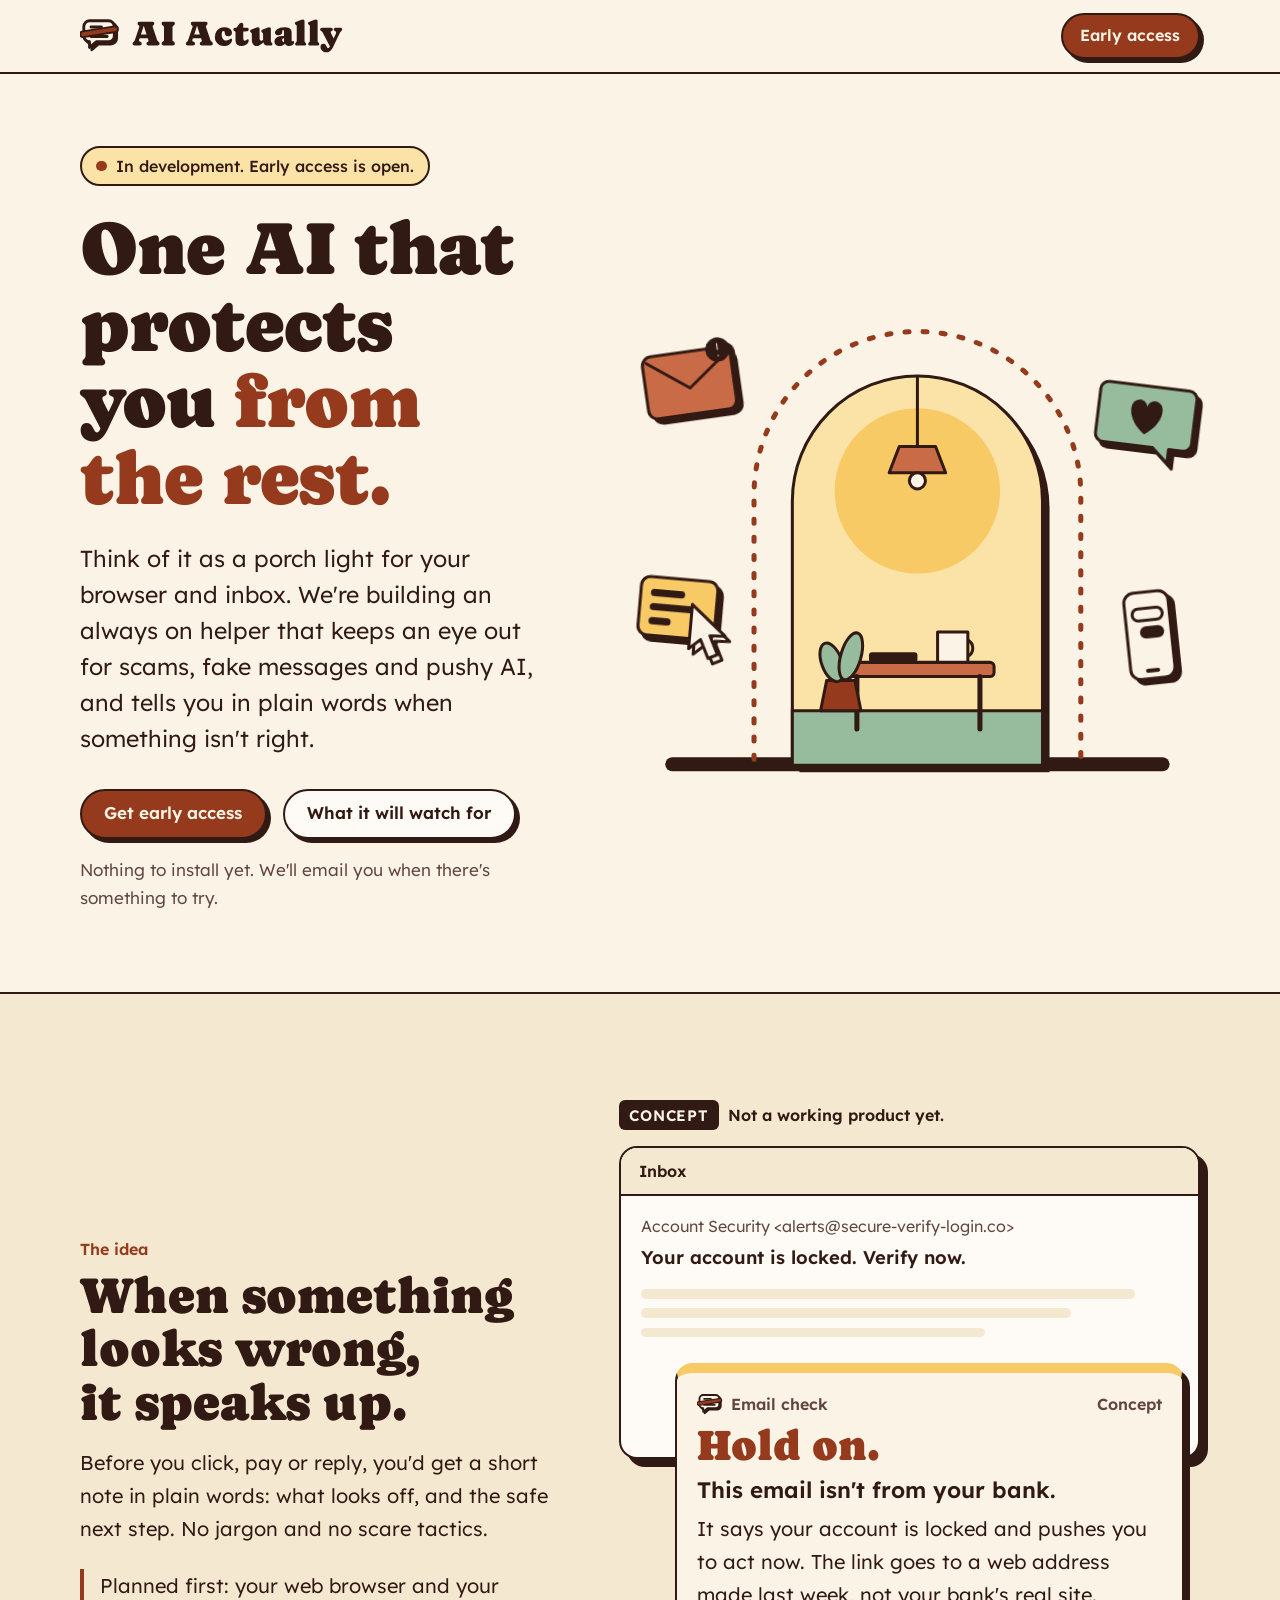
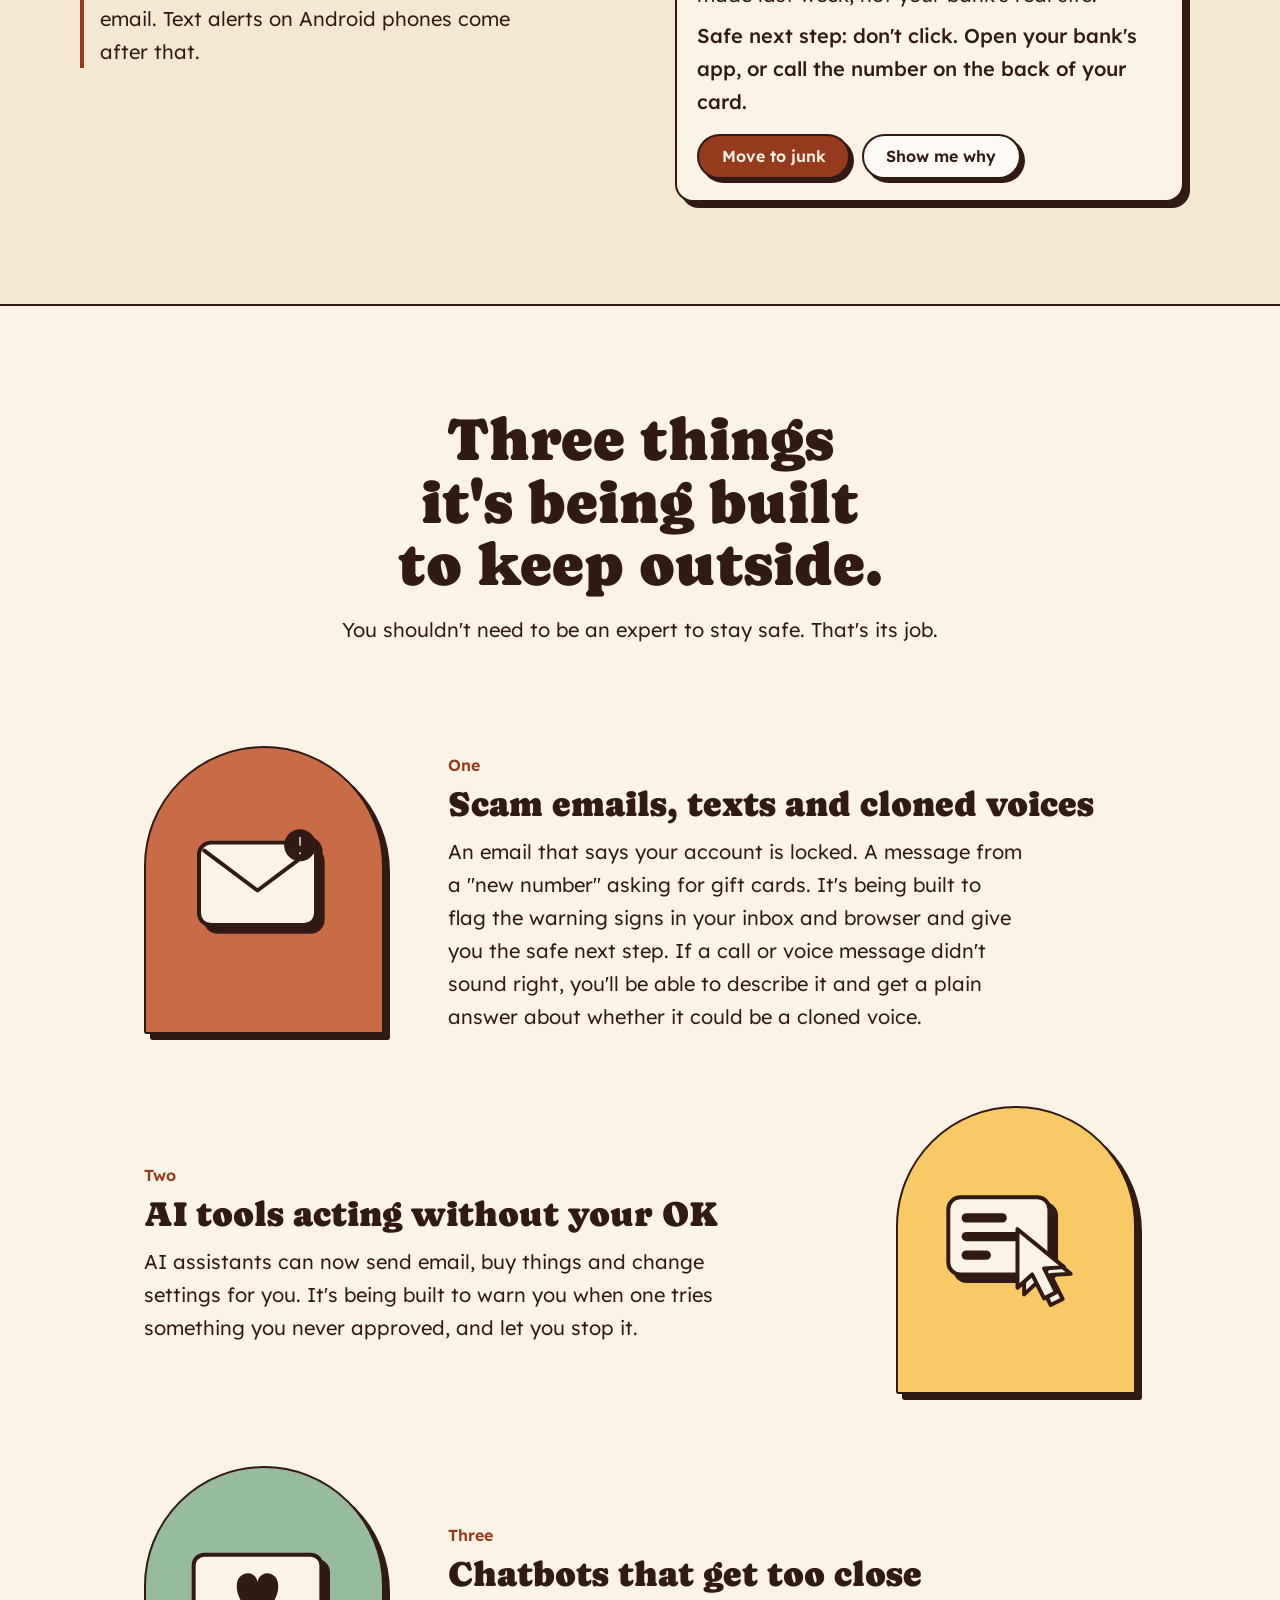
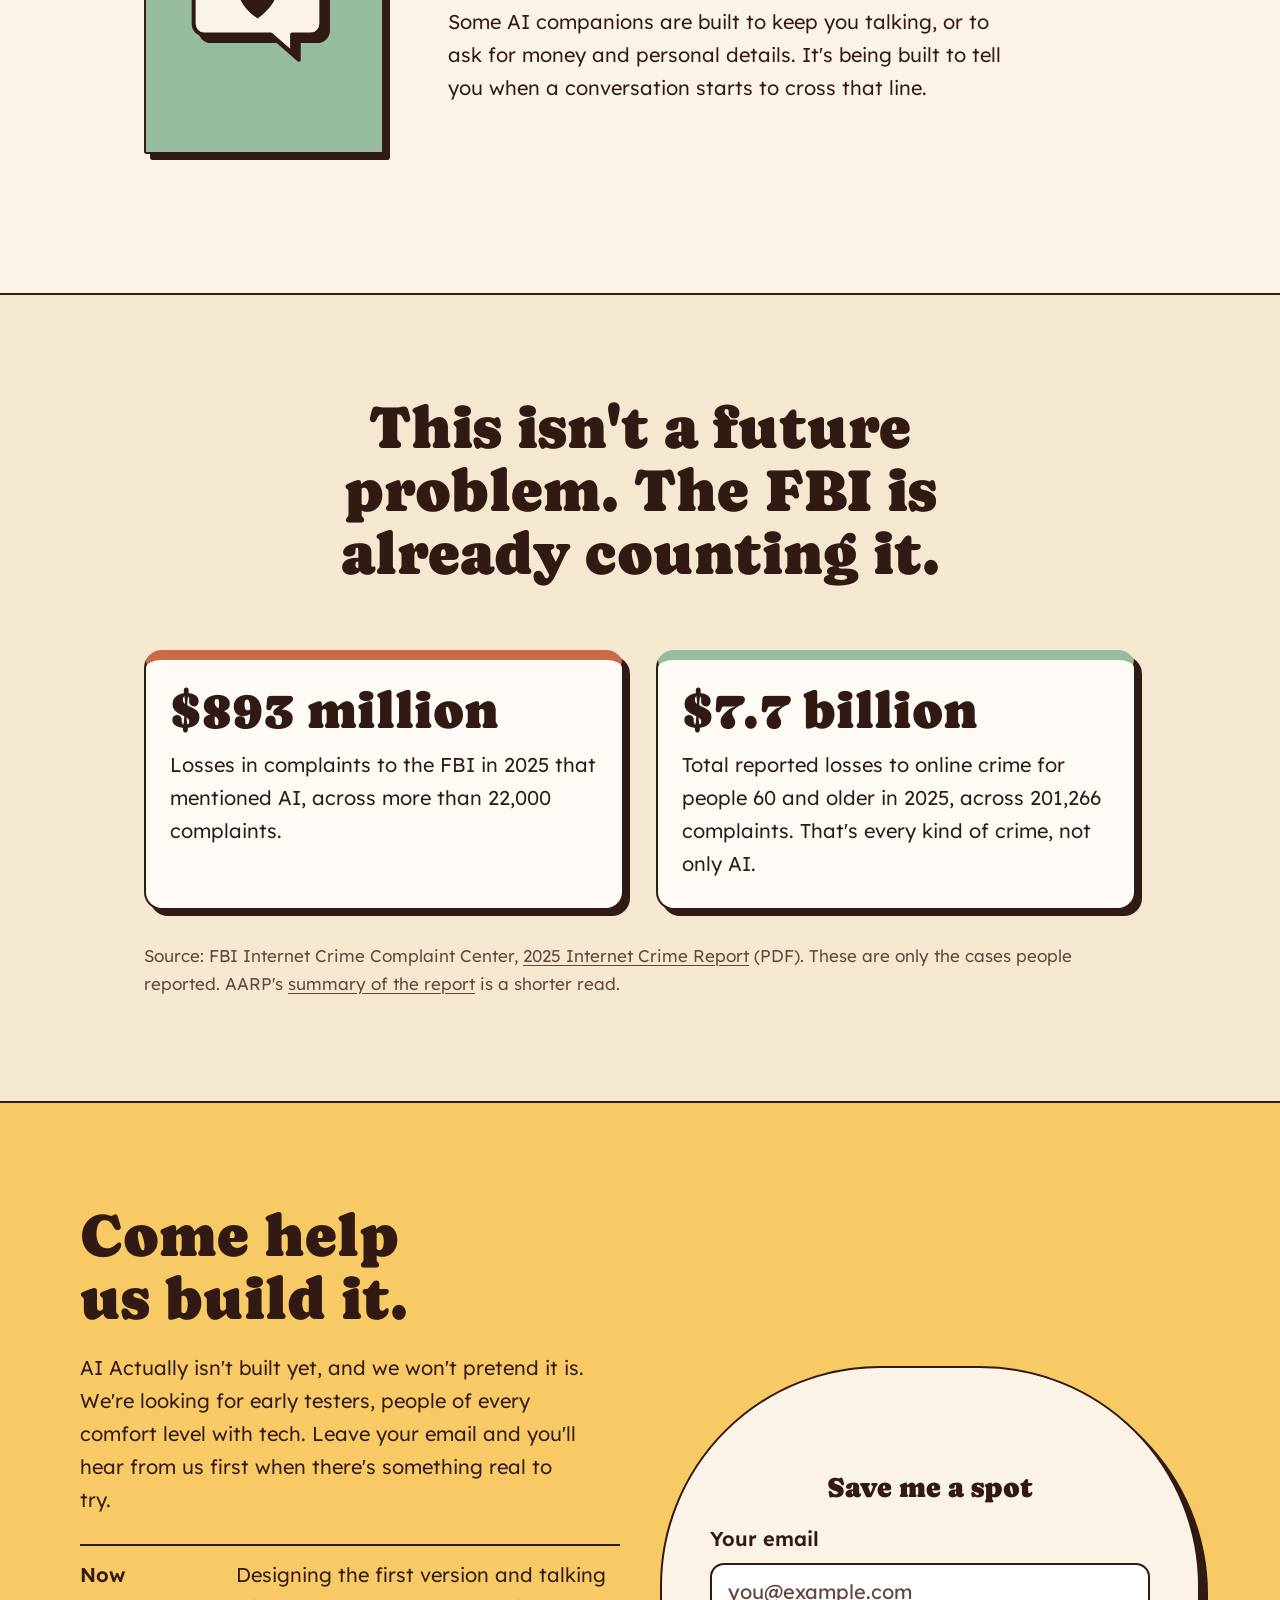
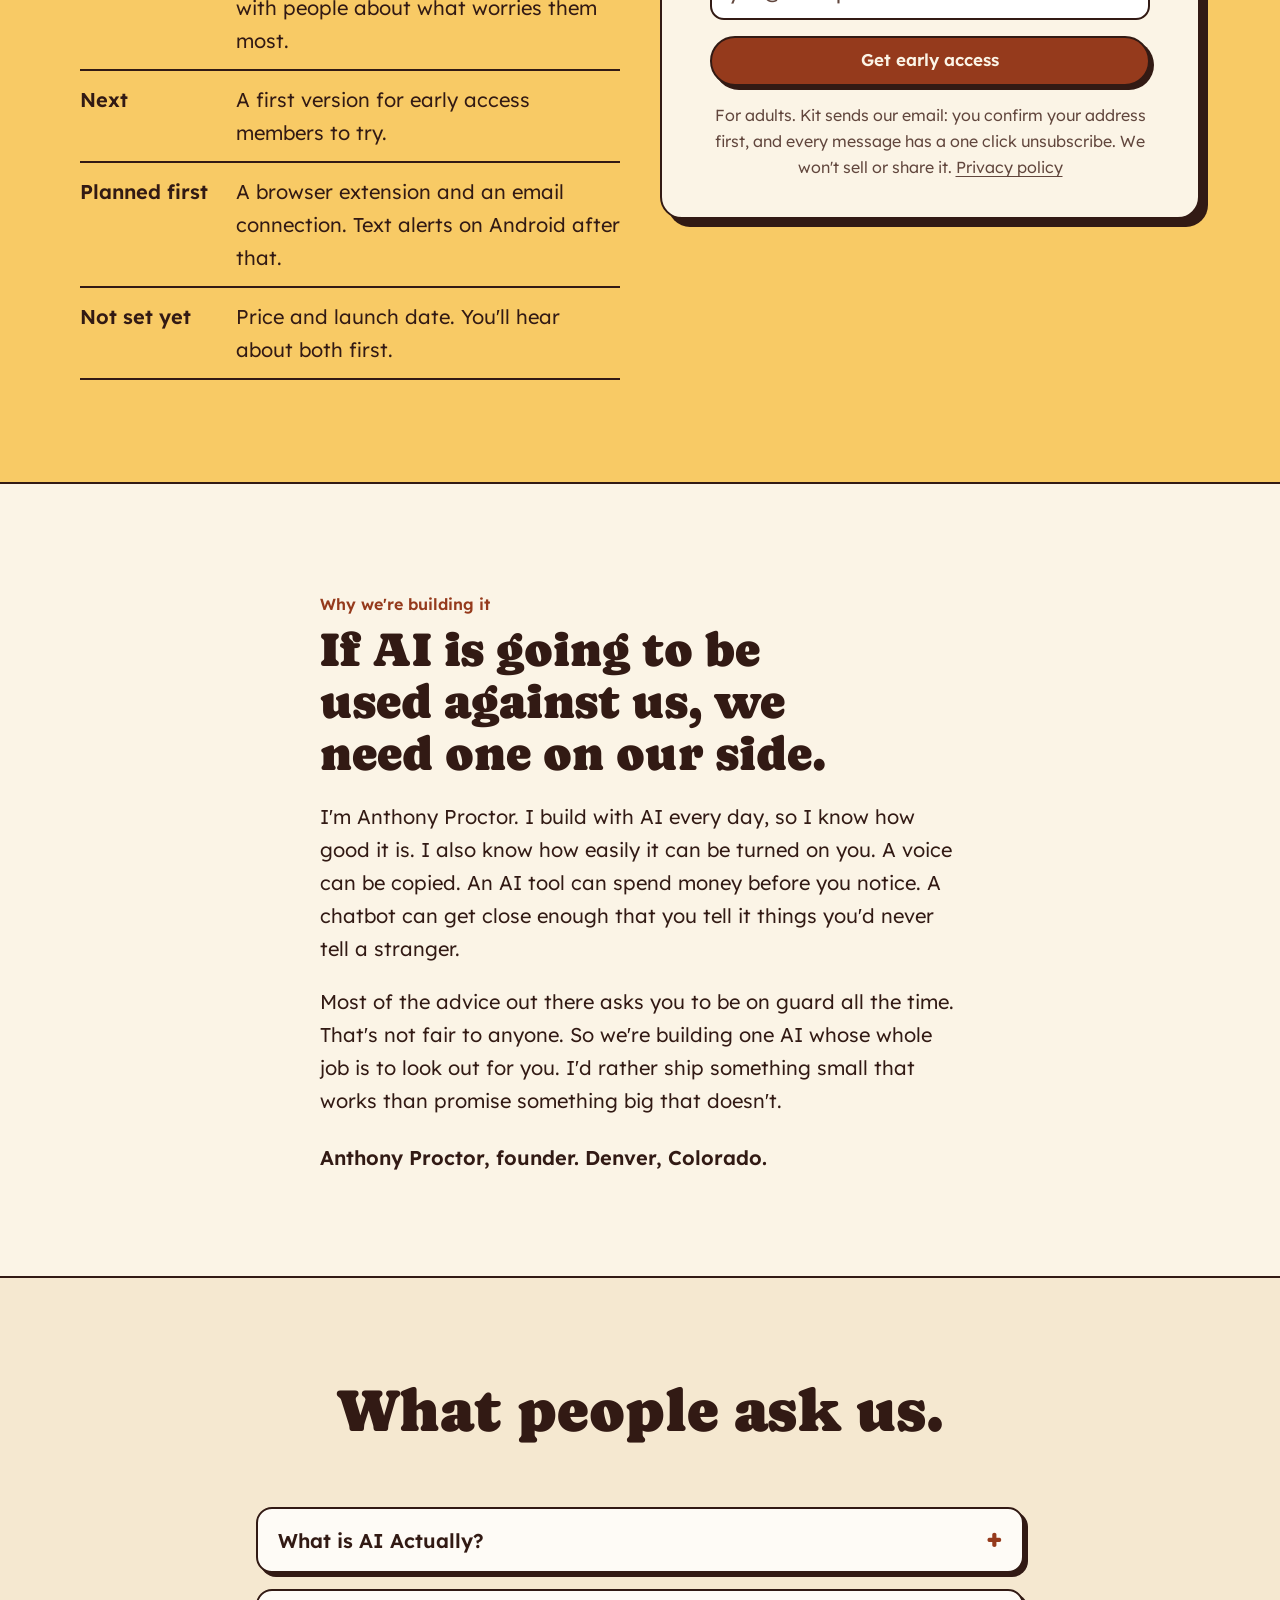
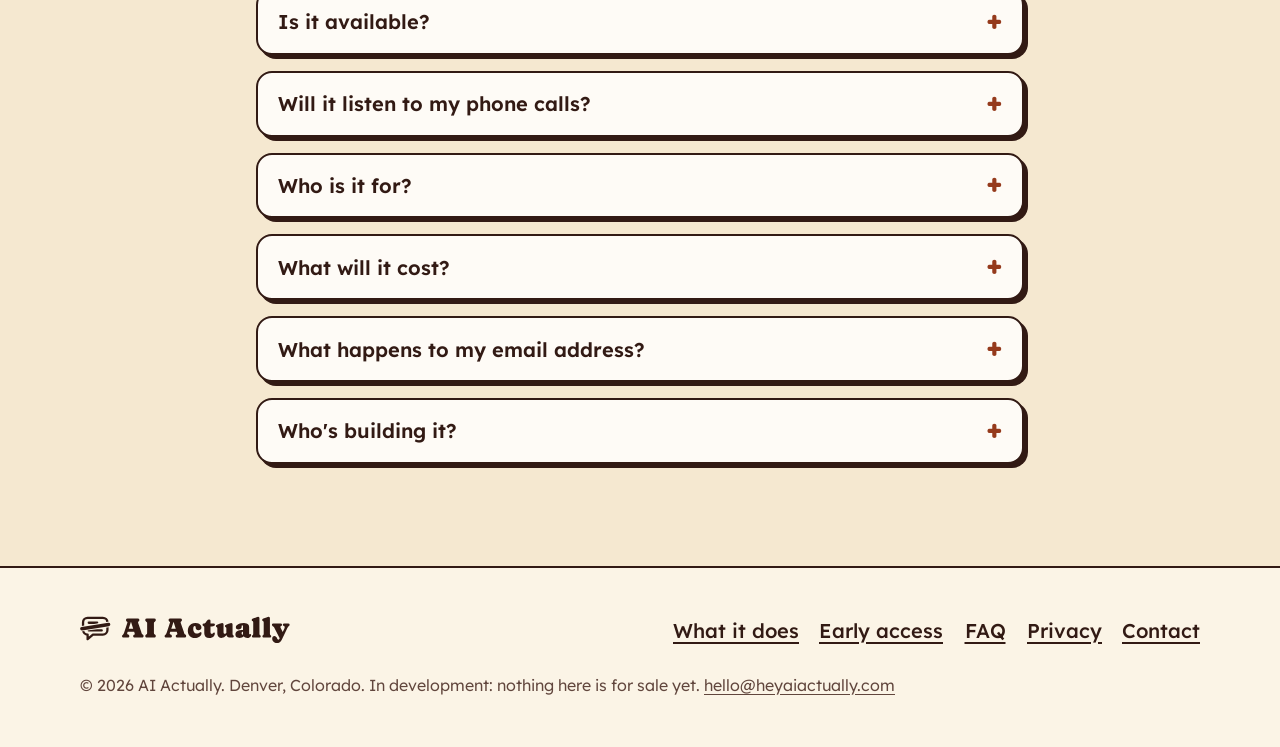
==== commit 9e50c7d1: "Redesign as Porch Light, with the Correction logo New visual system from the 9/29 design brief (dire" ====
--- a/index.html
+++ b/index.html
@@ -1,15 +1,15 @@
 <!doctype html>
-<html lang="en" data-theme="light">
+<html lang="en">
 <head>
 <meta charset="utf-8" />
-<meta http-equiv="Content-Security-Policy" content="default-src 'self'; script-src 'self' https://gc.zgo.at; style-src 'self' 'unsafe-inline'; img-src 'self' data: https://heyaiactually.goatcounter.com; connect-src 'self' https://heyaiactually.goatcounter.com; font-src 'self'; form-action 'self' https://app.kit.com https://*.kit.com https://*.convertkit.com; base-uri 'none'; object-src 'none'; upgrade-insecure-requests" />
+<meta http-equiv="Content-Security-Policy" content="default-src 'self'; script-src 'self' https://gc.zgo.at; style-src 'self'; img-src 'self' data: https://heyaiactually.goatcounter.com; connect-src 'self' https://heyaiactually.goatcounter.com; font-src 'self'; manifest-src 'self'; form-action 'self' https://app.kit.com https://*.kit.com https://*.convertkit.com; base-uri 'none'; object-src 'none'; upgrade-insecure-requests" />
 <meta name="referrer" content="strict-origin-when-cross-origin" />
 <meta name="color-scheme" content="only light" />
 <meta name="viewport" content="width=device-width, initial-scale=1" />
 <title>AI Actually | One AI that protects you from the rest</title>
-<meta name="description" content="A personal AI in development, built to protect you from cloned voice scams, AI tools that act without asking, and chatbots that push too far." />
+<meta name="description" content="A personal AI in development that will sit in your browser and email and warn you, in plain words, about scams, AI tools that act without asking, and chatbots that push too far." />
 <meta property="og:title" content="AI Actually: one AI that protects you from the rest" />
-<meta property="og:description" content="A personal AI in development, built to protect you from cloned voice scams, AI tools that act without asking, and chatbots that push too far. Join early access." />
+<meta property="og:description" content="A personal AI in development that will warn you, in plain words, about scams, AI tools that act without asking, and chatbots that push too far. Join early access." />
 <meta property="og:type" content="website" />
 <meta property="og:site_name" content="AI Actually" />
 <meta property="og:url" content="https://heyaiactually.com/" />
@@ -17,14 +17,21 @@
 <meta property="og:image:type" content="image/png" />
 <meta property="og:image:width" content="1200" />
 <meta property="og:image:height" content="630" />
-<meta property="og:image:alt" content="AI Actually. One AI that protects you from the rest. In development, early access open. heyaiactually.com" />
+<meta property="og:image:alt" content="AI Actually. One AI that protects you from the rest. A warm lit arch with scam messages kept outside. In development, early access open." />
 <link rel="canonical" href="https://heyaiactually.com/" />
 <meta name="twitter:card" content="summary_large_image" />
 <meta name="twitter:title" content="AI Actually: one AI that protects you from the rest" />
-<meta name="twitter:description" content="A personal AI in development, built to protect you from cloned voice scams, AI tools that act without asking, and chatbots that push too far." />
+<meta name="twitter:description" content="A personal AI in development that will warn you, in plain words, about scams, AI tools that act without asking, and chatbots that push too far." />
 <meta name="twitter:image" content="https://heyaiactually.com/og.png" />
-<meta name="twitter:image:alt" content="AI Actually. One AI that protects you from the rest. In development, early access open. heyaiactually.com" />
-<link rel="icon" href="data:image/svg+xml,<svg xmlns='http://www.w3.org/2000/svg' viewBox='0 0 100 100'><text y='.9em' font-size='90'>👋</text></svg>" />
+<meta name="twitter:image:alt" content="AI Actually. One AI that protects you from the rest. A warm lit arch with scam messages kept outside. In development, early access open." />
+<link rel="icon" href="/favicon.ico" sizes="48x48" />
+<link rel="icon" href="/icon.svg" type="image/svg+xml" />
+<link rel="apple-touch-icon" href="/apple-touch-icon.png" />
+<link rel="manifest" href="/site.webmanifest" />
+<meta name="theme-color" content="#fbf4e6" />
+<link rel="preload" href="/fonts/caprasimo-latin-400-normal.woff2" as="font" type="font/woff2" crossorigin />
+<link rel="preload" href="/fonts/lexend-latin-wght-normal.woff2" as="font" type="font/woff2" crossorigin />
+<link rel="stylesheet" href="/site.css" />
 <script type="application/ld+json">
 {
   "@context": "https://schema.org",
@@ -34,9 +41,10 @@
       "@id": "https://heyaiactually.com/#org",
       "name": "AI Actually",
       "url": "https://heyaiactually.com/",
+      "logo": "https://heyaiactually.com/icon-512.png",
       "image": "https://heyaiactually.com/og.png",
       "email": "hello@heyaiactually.com",
-      "description": "AI Actually is building a personal AI to protect people from AI used against them: scam calls and cloned voices, AI tools that act without permission, and chatbots that manipulate or push too far. In development; not yet available.",
+      "description": "AI Actually is building a personal AI that will sit in a person's web browser and email and warn them, in plain words, about scams and fake messages, AI tools that act without permission, and chatbots that push too far. In development; not yet available.",
       "founder": { "@type": "Person", "name": "Anthony Proctor" }
     },
     {
@@ -50,447 +58,278 @@
   ]
 }
 </script>
-<script data-goatcounter="https://heyaiactually.goatcounter.com/count" async src="//gc.zgo.at/count.js"></script>
+<script data-goatcounter="https://heyaiactually.goatcounter.com/count" async src="https://gc.zgo.at/count.js"></script>
 <meta name="msvalidate.01" content="F024BF07DAB188D1FAC954E560FC2747" />
 </head>
 <body>
-<style>
-  /* ============ AI ACTUALLY ============
-     Design language: "plain talk, real screen."
-     Warm ink ground + a single petrol-teal note. A cool accent on a
-     warm ground reads calm and competent, not hyped. Serif that reads
-     human over the name, humanist sans for reading, monospace as the
-     signature voice, because the brand is "I show you my screen."
-     The "real screen" cards stay dark in both themes on purpose:
-     a terminal is a terminal. ================================= */
-
-  :root {
-    --paper:   #FBFAF5;
-    --ink:     #1B1811;
-    --muted:   #6B6250;
-    --surface: #F2EFE6;
-    --line:    #E4DECF;
-    --accent:  #0F6E78;   /* petrol teal, legible on paper */
-    --accent-soft: #DCEEEF;
-    --on-accent: #FBFAF5;
-
-    /* screen cards: constant across themes */
-    --screen-bg:     #1A1811;
-    --screen-panel:  #211E15;
-    --screen-ink:    #ECE6D7;
-    --screen-muted:  #9E947E;
-    --screen-accent: #43B9C3;
-    --screen-line:   #322D20;
-
-    --measure: 40rem;
-    --serif: Charter, "Iowan Old Style", "Palatino Linotype", Palatino, Georgia, "Times New Roman", serif;
-    --sans: system-ui, -apple-system, "Segoe UI", Roboto, Helvetica, Arial, sans-serif;
-    --mono: ui-monospace, "SF Mono", "Menlo", "Cascadia Mono", "Consolas", monospace;
-
-    --step--1: clamp(0.95rem, 0.93rem + 0.1vw, 1rem);
-    --step-0:  clamp(1.125rem, 1.09rem + 0.15vw, 1.2rem);
-    --step-1:  clamp(1.3rem, 1.2rem + 0.5vw, 1.6rem);
-    --step-2:  clamp(1.7rem, 1.4rem + 1.4vw, 2.5rem);
-    --step-3:  clamp(2.5rem, 1.9rem + 3vw, 4.4rem);
-  }
-
-  @media (prefers-color-scheme: dark) {
-    :root {
-      --paper:   #15140E;
-      --ink:     #ECE6D7;
-      --muted:   #A69C85;
-      --surface: #1D1A12;
-      --line:    #302B1E;
-      --accent:  #43B9C3;
-      --accent-soft: #0F2325;
-      --on-accent: #15140E;
-    }
-  }
-  :root[data-theme="light"] {
-    --paper:#FBFAF5; --ink:#1B1811; --muted:#6B6250; --surface:#F2EFE6;
-    --line:#E4DECF; --accent:#0F6E78; --accent-soft:#DCEEEF; --on-accent:#FBFAF5;
-  }
-  :root[data-theme="dark"] {
-    --paper:#15140E; --ink:#ECE6D7; --muted:#A69C85; --surface:#1D1A12;
-    --line:#302B1E; --accent:#43B9C3; --accent-soft:#0F2325; --on-accent:#15140E;
-  }
-
-  * { box-sizing: border-box; }
-  :root { color-scheme: only light; }
-  html { scroll-padding-top: 5.5rem; }
-  body { margin: 0; background: #FBFAF5; }
-
-  .page {
-    background: var(--paper);
-    color: var(--ink);
-    font-family: var(--sans);
-    font-size: var(--step-0);
-    line-height: 1.6;
-    -webkit-font-smoothing: antialiased;
-    overflow-x: clip;
-  }
-  .wrap {
-    width: 100%;
-    max-width: 68rem;
-    margin: 0 auto;
-    padding: 0 clamp(1.25rem, 5vw, 3rem);
-  }
-  .col { max-width: var(--measure); }
-
-  a { color: inherit; }
-  ::selection { background: var(--accent); color: var(--on-accent); }
-
-  /* ---- eyebrows / labels ---- */
-  .eyebrow {
-    font-family: var(--mono);
-    font-size: var(--step--1);
-    letter-spacing: 0.14em;
-    text-transform: uppercase;
-    color: var(--muted);
-  }
-  .eyebrow .dot { color: var(--accent); }
-
-  /* ---- type ---- */
-  h1, h2, h3 { font-family: var(--serif); font-weight: 600; line-height: 1.05; text-wrap: balance; margin: 0; }
-  h1 { font-size: var(--step-3); letter-spacing: -0.015em; }
-  h2 { font-size: var(--step-2); letter-spacing: -0.01em; }
-  h3 { font-size: var(--step-1); line-height: 1.15; }
-  p { margin: 0; }
-  .lead { font-size: var(--step-1); line-height: 1.4; color: var(--ink); font-family: var(--sans); font-weight: 400; }
-
-  /* the correction motif: hype struck, the truth in accent */
-  .hype { color: var(--muted); text-decoration: line-through; text-decoration-thickness: 2px; text-decoration-color: color-mix(in srgb, var(--muted) 60%, transparent); }
-  .real { color: var(--accent); font-style: normal; }
-
-  /* ---- header ---- */
-  header.site {
-    position: sticky; top: 0; z-index: 20;
-    background: color-mix(in srgb, var(--paper) 86%, transparent);
-    backdrop-filter: saturate(1.1) blur(8px);
-    border-bottom: 1px solid var(--line);
-  }
-  .bar { display: flex; align-items: center; justify-content: space-between; gap: 1rem; padding-block: 0.7rem; }
-  .brand { white-space: nowrap; font-family: var(--mono); font-size: var(--step--1); letter-spacing: 0.02em; display: inline-flex; flex-wrap: wrap; align-items: baseline; column-gap: 0.5ch; row-gap: 0; min-height: 44px; align-content: center; text-decoration: none; min-width: 0; }
-  .brand b { font-weight: 600; }
-  .brand .wave { font-family: var(--sans); }
-  .nav-cta {
-    font-family: var(--mono); font-size: var(--step--1);
-    text-decoration: none; padding: 0.5rem 0.9rem; border-radius: 2px;
-    border: 1px solid var(--accent); color: var(--accent);
-    white-space: nowrap; flex: 0 0 auto; min-height: 44px; display: inline-flex; align-items: center;
-    transition: background .18s ease, color .18s ease;
-  }
-  .nav-cta:hover { background: var(--accent); color: var(--on-accent); }
-
-  /* ---- sections ---- */
-  section { padding: clamp(3.5rem, 8vw, 6.5rem) 0; border-top: 1px solid var(--line); }
-  section:first-of-type { border-top: 0; }
-  .stack > * + * { margin-top: 1.25rem; }
-
-  /* ---- hero ---- */
-  .hero { padding-top: clamp(3rem, 7vw, 5.5rem); }
-  .hero-grid { display: grid; grid-template-columns: 1fr; gap: clamp(2rem, 5vw, 3.5rem); align-items: center; }
-  @media (min-width: 60rem) { .hero-grid { grid-template-columns: 1.05fr 0.95fr; } }
-  .hero h1 { margin-top: 1rem; }
-  .hero .lead { margin-top: 1.4rem; max-width: 34rem; }
-  .cta-row { display: flex; flex-wrap: wrap; gap: 0.75rem; margin-top: 2rem; }
-
-  .btn {
-    font-family: var(--mono); font-size: var(--step--1);
-    text-decoration: none; display: inline-flex; align-items: center; gap: 0.6ch;
-    padding: 0.85rem 1.2rem; border-radius: 2px; border: 1px solid transparent;
-    transition: transform .12s ease, background .18s ease, border-color .18s ease;
-  }
-  .btn:active { transform: translateY(1px); }
-  .btn-primary { background: var(--accent); color: var(--on-accent); }
-  .btn-primary:hover { background: color-mix(in srgb, var(--accent) 88%, black); }
-  .btn-ghost { border-color: var(--line); color: var(--ink); }
-  .btn-ghost:hover { border-color: var(--accent); color: var(--accent); }
-
-  a:focus-visible, button:focus-visible, input:focus-visible, summary:focus-visible {
-    outline: 2px solid var(--accent); outline-offset: 3px; border-radius: 2px;
-  }
-
-  /* ---- the "real screen" card ---- */
-  .screen {
-    background: var(--screen-bg); color: var(--screen-ink);
-    border: 1px solid var(--screen-line); border-radius: 8px;
-    font-family: var(--mono); font-size: 1rem; line-height: 1.65;
-    overflow: hidden; box-shadow: 0 24px 60px -30px rgba(0,0,0,.55);
-  }
-  .screen .chrome { display: flex; align-items: center; gap: 0.5ch; padding: 0.7rem 0.9rem; border-bottom: 1px solid var(--screen-line); color: var(--screen-muted); font-size: 0.85rem; letter-spacing: 0.08em; text-transform: uppercase; }
-  .screen .dots { display: inline-flex; gap: 0.4ch; margin-right: 0.5ch; }
-  .screen .dots i { width: 9px; height: 9px; border-radius: 50%; background: var(--screen-line); }
-  .screen .body { padding: 1.1rem 1.1rem 1.3rem; }
-  .screen .ln { display: block; white-space: pre-wrap; }
-  .screen .who { color: var(--screen-accent); }
-  .screen .who.ai { color: var(--screen-muted); }
-  .screen .dim { color: var(--screen-muted); }
-  .cursor { display: inline-block; width: 0.6ch; height: 1.05em; background: var(--screen-accent); transform: translateY(0.15em); animation: blink 1.05s steps(2, jump-none) 3; }
-  @keyframes blink { 50% { opacity: 0; } }
-
-  /* ---- offer card ---- */
-  .offer { background: var(--surface); border: 1px solid var(--line); border-radius: 10px; padding: clamp(1.5rem, 4vw, 2.5rem); margin-top: 2rem; }
-  /* ---- early access capture (the centerpiece) ---- */
-  .capture { background: var(--accent-soft); border-top-color: color-mix(in srgb, var(--accent) 35%, var(--line)); }
-  .capture .card { max-width: 46rem; }
-  .capture h2 .real { text-decoration: none; }
-  .form { display: flex; flex-wrap: wrap; gap: 0.6rem; margin-top: 1.6rem; max-width: 34rem; }
-  .form input[type="email"] {
-    flex: 1 1 16rem; min-width: 0;
-    font-family: var(--mono); font-size: var(--step-0);
-    padding: 0.85rem 1rem; border-radius: 2px;
-    border: 1px solid color-mix(in srgb, var(--ink) 22%, transparent);
-    background: var(--paper); color: var(--ink);
-  }
-  .form input::placeholder { color: var(--muted); }
-  .form .btn-primary { flex: 0 0 auto; cursor: pointer; border: 0; }
-  .form-note { font-family: var(--mono); font-size: var(--step--1); color: var(--muted); margin-top: 0.9rem; }
-  .form-done { display: none; font-family: var(--mono); font-size: var(--step-0); color: var(--accent); margin-top: 1.4rem; }
-  .capture.sent .form { display: none; }
-  .capture.sent .form-done { display: block; }
-
-
-  /* ---- footer ---- */
-  footer { border-top: 1px solid var(--line); padding: 2.5rem 0 3.5rem; }
-  .foot-grid { display: flex; flex-wrap: wrap; gap: 1rem 2rem; align-items: baseline; justify-content: space-between; }
-  .foot-brand { font-family: var(--mono); font-size: var(--step--1); }
-  .foot-brand .url { color: var(--accent); }
-  .foot-links { display: flex; flex-wrap: wrap; column-gap: 1.5rem; row-gap: 0; font-family: var(--mono); font-size: var(--step--1); }
-  .foot-links a { color: var(--muted); text-decoration: none; display: inline-flex; align-items: center; min-height: 44px; }
-  .foot-links a:hover { color: var(--accent); }
-  .fineprint { color: var(--muted); font-size: var(--step--1); margin-top: 1rem; font-family: var(--mono); line-height: 1.7; }
-  .fineprint a { display: inline-block; padding-block: 0.6rem; }
-
-  /* load motion, kept restrained */
-  .rise { opacity: 0; transform: translateY(14px); animation: rise .7s cubic-bezier(.2,.7,.2,1) forwards; }
-  .rise.d1 { animation-delay: .06s; } .rise.d2 { animation-delay: .12s; } .rise.d3 { animation-delay: .18s; }
-  @keyframes rise { to { opacity: 1; transform: none; } }
-
-  @media (prefers-reduced-motion: reduce) {
-    .rise { animation: none; opacity: 1; transform: none; }
-    .cursor { animation: none; }
-    .btn:active { transform: none; }
-    *, *::before, *::after { animation: none !important; transition: none !important; scroll-behavior: auto !important; }
-  }
-
-  /* ---- stats, product areas, FAQ ---- */
-  .stats { display: grid; grid-template-columns: 1fr; gap: 1rem; margin-top: 2rem; }
-  @media (min-width: 44rem) { .stats { grid-template-columns: 1fr 1fr; } }
-  .stat { background: var(--surface); border: 1px solid var(--line); border-radius: 10px; padding: 1.4rem 1.5rem; }
-  .stat .num { font-family: var(--serif); font-size: var(--step-2); line-height: 1; color: var(--accent); font-weight: 600; }
-  .stat p { margin-top: 0.7rem; }
-  .source { font-family: var(--mono); font-size: var(--step--1); color: var(--muted); margin-top: 1.2rem; max-width: 46rem; }
-  .source a { color: var(--accent); }
-
-  .topics { display: grid; gap: 1rem; margin-top: 2rem; grid-template-columns: 1fr; }
-  @media (min-width: 60rem) { .topics { grid-template-columns: repeat(3, 1fr); } }
-  .topic { border: 1px solid var(--line); border-radius: 10px; padding: 1.4rem 1.4rem 1.5rem; background: var(--paper); }
-  .topic .kicker { font-family: var(--mono); font-size: var(--step--1); letter-spacing: 0.1em; text-transform: uppercase; color: var(--accent); }
-  .topic h3 { margin-top: 0.5rem; }
-  .topic .hype { display: block; margin-top: 0.8rem; }
-  .topic p.body { margin-top: 0.8rem; }
-  .faq details { border-bottom: 1px solid var(--line); padding: 0.25rem 0; }
-  .faq details:last-child { border-bottom: 0; }
-  .faq summary { cursor: pointer; font-weight: 600; min-height: 44px; padding-block: 0.6rem; display: list-item; }
-  .faq details p { margin: 0.2rem 0 0.8rem; }
-  .form-note a { color: var(--accent); display: inline-block; padding-block: 0.65rem; }
-  .source, .form-note, .fineprint, .form label { font-size: 1rem !important; }
-  .status { list-style: none; padding: 0; margin: 1.6rem 0 0; display: grid; gap: 0.6rem; max-width: 40rem; }
-  .status li { display: grid; grid-template-columns: 7.5rem 1fr; gap: 1rem; align-items: baseline; }
-  .status .when { font-family: var(--mono); font-size: 1rem; letter-spacing: 0.06em; text-transform: uppercase; color: var(--accent); }
-  @media (max-width: 30rem) { .status li { grid-template-columns: 1fr; gap: 0.1rem; } }
-  .screen .ln + .ln { margin-top: 0.15rem; }
-  .screen .note { margin: 0.35rem 0 0.45rem; padding: 0.35rem 0 0.35rem 0.8rem; border-left: 2px solid var(--screen-accent); color: var(--screen-ink); }
-  .screen .note .who { font-weight: 600; }
-  .founder .col { max-width: 42rem; }
-  .founder .sign { font-family: var(--mono); font-size: 1rem; color: var(--muted); margin-top: 1.5rem; }
-  .founder .sign a { color: var(--accent); display: inline-flex; align-items: center; min-height: 44px; }
-  .anchor { display: block; position: relative; top: -1px; }
-</style>
-
-<div class="page">
-  <header class="site">
-    <div class="wrap bar">
-      <a class="brand" href="#top"><span class="wave">👋</span> <b>AI Actually</b></a>
-      <a class="nav-cta" href="#early-access">Early access</a>
-    </div>
-  </header>
-
-  <main id="top">
-
-    <!-- HERO -->
-    <section class="hero">
-      <div class="wrap hero-grid">
+<a class="skip" href="#top">Skip to main content</a>
+
+<!-- The sticker set: one drawing system, used for every illustration on the page. -->
+<svg width="0" height="0" class="sr-only" aria-hidden="true" focusable="false">
+  <defs>
+    <symbol id="s-mail" viewBox="0 0 100 90">
+      <rect x="6" y="14" width="88" height="62" rx="9"/>
+      <path class="flap" d="M10,20 L50,50 L90,20"/>
+      <circle class="d" cx="82" cy="16" r="12"/>
+      <rect x="80" y="8" width="4" height="10" rx="2" fill="var(--cream)"/>
+      <circle cx="82" cy="22" r="2.2" fill="var(--cream)"/>
+    </symbol>
+    <symbol id="s-chat" viewBox="0 0 100 90">
+      <path d="M90,8 h-80 a8,8 0 0 0 -8,8 v44 a8,8 0 0 0 8,8 h50 l16,14 v-14 h14 a8,8 0 0 0 8,-8 v-44 a8,8 0 0 0 -8,-8z"/>
+      <path class="d" d="M50,56 C 30,42 31,22 43,22 C 47,22 50,26 50,29 C 50,26 53,22 57,22 C 69,22 70,42 50,56Z"/>
+    </symbol>
+    <symbol id="s-agent" viewBox="0 0 100 90">
+      <rect x="4" y="10" width="76" height="58" rx="9"/>
+      <g class="d"><rect x="14" y="22" width="34" height="7" rx="3.5"/><rect x="14" y="36" width="48" height="7" rx="3.5"/><rect x="14" y="50" width="22" height="7" rx="3.5"/></g>
+      <path class="l" d="M56,34 v44 l11,-10 l9,18 l9,-4.5 l-9,-18 l15,-1z"/>
+    </symbol>
+    <symbol id="s-text" viewBox="0 0 100 90">
+      <rect x="28" y="2" width="44" height="86" rx="10"/>
+      <rect class="l" x="35" y="18" width="30" height="12" rx="6"/>
+      <rect class="d" x="41" y="36" width="24" height="12" rx="6"/>
+      <rect class="d" x="43" y="78" width="14" height="4" rx="2"/>
+    </symbol>
+  </defs>
+</svg>
+
+<header class="site">
+  <div class="wrap bar">
+    <a class="logo" href="/"><img src="/brand/logo.svg" alt="AI Actually, home" width="277" height="42" /></a>
+    <a class="btn small" href="#early-access">Early access</a>
+  </div>
+</header>
+
+<main id="top">
+  <!-- HERO -->
+  <section class="hero" aria-labelledby="hero-title">
+    <div class="wrap hero-grid">
+      <div>
+        <p class="pill">In development. Early access is open.</p>
+        <h1 id="hero-title">One AI that protects you <span class="warm">from the rest.</span></h1>
+        <p class="lead">Think of it as a porch light for your browser and inbox. We're building an always on helper that keeps an eye out for scams, fake messages and pushy AI, and tells you in plain words when something isn't right.</p>
+        <div class="cta-row">
+          <a class="btn" href="#early-access">Get early access</a>
+          <a class="btn quiet" href="#what-it-watches">What it will watch for</a>
+        </div>
+        <p class="note">Nothing to install yet. We'll email you when there's something to try.</p>
+      </div>
+
+      <figure class="art">
+        <svg viewBox="0 0 560 520" role="img" aria-labelledby="art-title">
+          <title id="art-title">Illustration: a warm lit arch with a lamp, a small table, a mug and a plant inside, circled by a dashed ring. Outside the ring are a scam email, a pushy AI cursor, a clingy chat bubble and a scam text, kept out.</title>
+          <rect x="30" y="486" width="500" height="14" rx="7" fill="var(--ink)"/>
+          <path d="M118,488 V226 A162,162 0 0 1 442,226 V488" fill="none" stroke="var(--clay-deep)" stroke-width="5" stroke-dasharray="4 14" stroke-linecap="round"/>
+          <path d="M156,494 V232 A124,124 0 0 1 404,232 V494 Z" fill="var(--ink)" transform="translate(7 7)"/>
+          <path d="M156,494 V232 A124,124 0 0 1 404,232 V494 Z" fill="var(--sun-soft)" stroke="var(--ink)" stroke-width="3"/>
+          <circle cx="280" cy="222" r="82" fill="var(--sun)"/>
+          <line x1="280" y1="108" x2="280" y2="178" stroke="var(--ink)" stroke-width="3"/>
+          <path d="M252,204 L262,178 H298 L308,204 Z" fill="var(--clay)" stroke="var(--ink)" stroke-width="3" stroke-linejoin="round"/>
+          <circle cx="280" cy="212" r="8" fill="var(--cream)" stroke="var(--ink)" stroke-width="3"/>
+          <path d="M156,440 H404 V494 H156 Z" fill="var(--sage)" stroke="var(--ink)" stroke-width="3"/>
+          <rect x="206" y="392" width="150" height="14" rx="4" fill="var(--clay)" stroke="var(--ink)" stroke-width="3"/>
+          <path d="M220,406 V458 M342,406 V458" stroke="var(--ink)" stroke-width="5" stroke-linecap="round"/>
+          <path d="M300,362 h30 v30 h-30 z" fill="var(--cream)" stroke="var(--ink)" stroke-width="3" stroke-linejoin="round"/>
+          <path d="M330,370 a9,9 0 0 1 0,16" fill="none" stroke="var(--ink)" stroke-width="3"/>
+          <rect x="232" y="382" width="48" height="10" rx="3" fill="var(--ink)"/>
+          <path d="M184,440 l6,-30 h28 l6,30 z" fill="var(--clay-deep)" stroke="var(--ink)" stroke-width="3" stroke-linejoin="round"/>
+          <ellipse cx="195" cy="392" rx="10" ry="20" fill="var(--sage)" stroke="var(--ink)" stroke-width="3" transform="rotate(-20 195 392)"/>
+          <ellipse cx="214" cy="386" rx="10" ry="24" fill="var(--sage)" stroke="var(--ink)" stroke-width="3" transform="rotate(16 214 386)"/>
+          <g class="settle" transform="translate(4 70) rotate(-8 50 45)"><use href="#s-mail" width="100" height="90" class="shadow" transform="translate(5 5)"/><use href="#s-mail" width="100" height="90" class="stk" fill="var(--clay)"/></g>
+          <g class="settle" transform="translate(456 110) rotate(7 50 45)"><use href="#s-chat" width="100" height="90" class="shadow" transform="translate(5 5)"/><use href="#s-chat" width="100" height="90" class="stk" fill="var(--sage)"/></g>
+          <g class="settle" transform="translate(0 300) rotate(5 50 45)"><use href="#s-agent" width="100" height="90" class="shadow" transform="translate(5 5)"/><use href="#s-agent" width="100" height="90" class="stk" fill="var(--sun)"/></g>
+          <g class="settle" transform="translate(460 320) rotate(-6 50 45)"><use href="#s-text" width="100" height="90" class="shadow" transform="translate(5 5)"/><use href="#s-text" width="100" height="90" class="stk" fill="var(--cream)"/></g>
+        </svg>
+      </figure>
+    </div>
+  </section>
+
+  <!-- CONCEPT ALERT -->
+  <section class="band tint" id="how-it-works" aria-labelledby="concept-title">
+    <div class="wrap concept-grid">
+      <div class="concept-copy">
+        <span class="tag">The idea</span>
+        <h2 class="big" id="concept-title">When something looks wrong, it speaks up.</h2>
+        <p>Before you click, pay or reply, you'd get a short note in plain words: what looks off, and the safe next step. No jargon and no scare tactics.</p>
+        <p class="plan">Planned first: your web browser and your email. Text alerts on Android phones come after that.</p>
+      </div>
+      <div>
+        <p class="concept-label"><b>CONCEPT</b> Not a working product yet.</p>
+        <figure class="stage" role="img" aria-label="Concept, not a working product yet. An email in an inbox, from Account Security at secure verify login dot co, with the subject: Your account is locked. Verify now. A note from AI Actually sits on top of it. It says: Hold on. This email isn't from your bank. It says your account is locked and pushes you to act now, and the link goes to a web address made last week, not your bank's real site. Safe next step: don't click. Open your bank's app, or call the number on the back of your card. Two buttons: Move to junk, and Show me why.">
+          <div class="inbox" aria-hidden="true">
+            <div class="inbox-bar">Inbox</div>
+            <div class="mail">
+              <p class="from">Account Security &lt;alerts@secure-verify-login.co&gt;</p>
+              <p class="subj">Your account is locked. Verify now.</p>
+              <div class="lines"><i></i><i></i><i></i></div>
+            </div>
+          </div>
+          <div class="alert" aria-hidden="true">
+            <div class="alert-top"><span><img src="/brand/mark.svg" alt="" width="42" height="40" /> Email check</span><span>Concept</span></div>
+            <p class="verdict">Hold on.</p>
+            <h3>This email isn't from your bank.</h3>
+            <p>It says your account is locked and pushes you to act now. The link goes to a web address made last week, not your bank's real site.</p>
+            <p class="next">Safe next step: don't click. Open your bank's app, or call the number on the back of your card.</p>
+            <div class="alert-actions"><span class="btn">Move to junk</span><span class="btn quiet">Show me why</span></div>
+          </div>
+        </figure>
+      </div>
+    </div>
+  </section>
+
+  <!-- THREE PROTECTIONS -->
+  <section class="band" id="what-it-watches" aria-labelledby="protect-title">
+    <span id="what-it-does" class="anchor" aria-hidden="true"></span>
+    <div class="wrap">
+      <div class="head">
+        <h2 class="big" id="protect-title">Three things it's being built to keep outside.</h2>
+        <p>You shouldn't need to be an expert to stay safe. That's its job.</p>
+      </div>
+      <div class="row">
+        <div class="frame clay" aria-hidden="true"><svg viewBox="0 0 110 100"><use href="#s-mail" width="100" height="90" class="shadow" x="5" y="5"/><use href="#s-mail" width="100" height="90" class="stk" fill="var(--cream)"/></svg></div>
         <div>
-          <p class="eyebrow rise">in development<span class="dot"> ·</span> early access</p>
-          <h1 class="rise d1">One AI that protects you from the rest.</h1>
-          <p class="lead rise d2">A voice or a text that sounds like someone you know, asking for money. An AI tool that buys or shares something you never approved. A chatbot that gets a little too friendly. We're building AI Actually, a personal AI on your side. It helps you check a call, text, or message before you act, so none of that costs you.</p>
-          <div class="cta-row rise d2">
-            <a class="btn btn-primary" href="#early-access">Join early access <span aria-hidden="true">→</span></a>
-          </div>
-        </div>
-
-        <div class="screen rise d3" role="img" aria-label="A concept sketch, not a working app. Someone forwards a text to AI Actually. The text, from an unknown number, says: Hi, it's me. New number, lost my phone. I'm in trouble and need 400 dollars in gift cards today. Please don't tell anyone. AI Actually replies: likely a scam. The signs are a new number, an urgent money ask, a request for secrecy, and gift cards, which are hard to get back. Then it says what to do: call them back on the number you already have, and don't pay with gift cards.">
-          <div class="chrome"><span class="dots"><i></i><i></i><i></i></span> concept · not built yet</div>
-          <div class="body">
-            <span class="ln dim">// a text you forwarded to AI Actually</span>
-            <span class="ln"><span class="who ai">new number ›</span> Hi, it's me. New number, lost my phone. I'm in trouble and need $400 in gift cards today. Please don't tell anyone.</span>
-            <span class="ln note"><span class="who">AI Actually ›</span> Likely a scam. The signs: a new number, an urgent money ask, a request to keep it secret, and gift cards, which are hard to get back.</span>
-            <span class="ln note"><span class="who">AI Actually ›</span> Call them back on the number you already have. Don't pay with gift cards.<span class="cursor" aria-hidden="true"></span></span>
-          </div>
-        </div>
-      </div>
-    </section>
-
-    <!-- THE PROBLEM: sourced numbers -->
-    <section id="why">
-      <div class="wrap">
-        <div class="col">
-          <p class="eyebrow">the problem</p>
-          <h2 style="margin-top:0.8rem;">This isn't a future problem. The FBI is already counting it.</h2>
-        </div>
-        <div class="stats">
-          <div class="stat">
-            <p class="num">$893 million</p>
-            <p>Losses in complaints to the FBI in 2025 that mentioned AI, across more than 22,000 complaints.</p>
-          </div>
-          <div class="stat">
-            <p class="num">$7.7 billion</p>
-            <p>Total reported losses to online crime for people 60 and older in 2025, across 201,266 complaints. That's every kind of crime, not only AI.</p>
-          </div>
-        </div>
-        <p class="source">Source: FBI Internet Crime Complaint Center, <a href="https://www.ic3.gov/AnnualReport/Reports/2025_IC3Report.pdf" target="_blank" rel="noopener">2025 Internet Crime Report</a> (PDF). These are only the cases people reported. AARP's <a href="https://www.aarp.org/money/scams-fraud/fbi-ftc-report-2025-losses/" target="_blank" rel="noopener">summary of the report</a> is a shorter read.</p>
-      </div>
-    </section>
-
-    <!-- WHAT IT'S BEING BUILT TO DO -->
-    <section id="what-it-does">
-      <div class="wrap">
-        <div class="col">
-          <p class="eyebrow">what we're building</p>
-          <h2 style="margin-top:0.8rem;">Three kinds of protection in one AI that works for you.</h2>
-        </div>
-        <div class="topics">
-          <div class="topic">
-            <p class="kicker">1 · calls and fakes</p>
-            <h3>Scam calls, cloned voices, and deepfakes</h3>
-            <p class="hype"><s>You can't tell what's real anymore.</s></p>
-            <p class="body">Built to help you check a call, text, or message that doesn't add up. Forward it or describe it, and get a plain answer and what to do next, before you pay a thing.</p>
-          </div>
-          <div class="topic">
-            <p class="kicker">2 · your own AI</p>
-            <h3>AI tools that act without asking</h3>
-            <p class="hype"><s>The AI just does what you tell it.</s></p>
-            <p class="body">Built to watch the AI apps and agents you already use, and to stop and check with you before one of them buys, sends, or shares something you didn't approve.</p>
-          </div>
-          <div class="topic">
-            <p class="kicker">3 · chatbots and companions</p>
-            <h3>Chatbots that get too close</h3>
-            <p class="hype"><s>It's just being friendly.</s></p>
-            <p class="body">Built to notice when an AI chat is pushing you, flattering you into sharing more than you meant to, or steering you somewhere you didn't choose.</p>
-          </div>
-        </div>
-      </div>
-    </section>
-
-    <!-- EARLY ACCESS CAPTURE -->
-    <section id="early-access" class="capture">
-      <span id="guide" class="anchor" aria-hidden="true"></span>
-      <div class="wrap">
-        <div class="card">
-          <p class="eyebrow">early access</p>
-          <h2 style="margin-top:0.8rem;">Be first to try it.</h2>
-          <p class="lead" style="margin-top:1rem;">AI Actually isn't built yet, and we won't pretend it is. Join the early access list and you'll hear from us before anyone else when there's something to try.</p>
-          <ul class="status">
-            <li><span class="when">Now</span><span>Researching what people worry about most.</span></li>
-            <li><span class="when">Next</span><span>A first version for early access members to try.</span></li>
-            <li><span class="when">Not set yet</span><span>Price and launch date. You'll hear about both first.</span></li>
-          </ul>
-
-          <!-- EMAIL CAPTURE (Kit). Form ID 9979581 confirmed from Kit's embed HTML on 2026-09-29.
-               Kit's after-subscribe redirect is https://heyaiactually.com/?subscribed=1#guide ;
-               the #guide anchor above keeps that landing here. -->
-          <form class="form" id="signup" action="https://app.kit.com/forms/9979581/subscriptions" method="post" style="margin-top:2rem;">
-            <label for="signup-email" style="flex:1 1 100%;font-family:var(--mono);font-size:var(--step--1);color:var(--muted);">Your email, for early access news.</label>
-            <input id="signup-email" type="email" name="email_address" placeholder="you@example.com" autocomplete="email" required aria-required="true">
-            <button class="btn btn-primary" type="submit">Join early access</button>
-          </form>
-          <p class="form-done" role="status">Check your inbox and click the confirm link. Nothing arrives until you do. After that, you're on the early access list.</p>
-          <p class="form-note">We use Kit to send email. It asks you to confirm your address first, and every message has a one click unsubscribe. We won't sell or share your address. <a href="privacy.html">Privacy policy</a>.</p>
-        </div>
-      </div>
-    </section>
-
-    <!-- FOUNDER NOTE -->
-    <section class="founder" id="why-we-build">
-      <div class="wrap">
-        <div class="col">
-          <p class="eyebrow">why we're building it</p>
-          <h2 style="margin-top:0.8rem;">If AI is going to be used against us, we need one on our side.</h2>
-          <div class="stack" style="margin-top:1.3rem;">
-            <p>I'm Anthony Proctor. I build with AI every day, so I know how good it is. I also know how easily it can be turned on you and the people around you. A voice can be copied. An AI tool can spend money before you notice. A chatbot can get close enough that you tell it things you'd never tell a stranger.</p>
-            <p>Most of the advice out there asks you to be on guard all the time. That's not fair to anyone. So we're building one AI whose whole job is to look out for you. I'd rather ship something small that works than promise something big that doesn't.</p>
-          </div>
-          <p class="sign">// Anthony Proctor, founder. Denver, Colorado.</p>
-        </div>
-      </div>
-    </section>
-
-    <!-- FAQ -->
-    <section id="faq">
-      <div class="wrap">
-        <div class="col">
-          <p class="eyebrow">questions</p>
-          <h2 style="margin-top:0.8rem;">What people ask us.</h2>
-        </div>
-        <div class="offer faq" style="margin-top:1.6rem;">
-          <details>
-            <summary>What is AI Actually?</summary>
-            <p>A personal AI we're building to protect you from AI used against you: scam calls and cloned voices, AI tools that act without asking, and chatbots that push too far. One helper on your side, instead of a separate fix for each problem.</p>
-          </details>
-          <details>
-            <summary>Is it available?</summary>
-            <p>Not yet. It's in development, and there's nothing to download today. People on the early access list get first access when there's a version to try.</p>
-          </details>
-          <details>
-            <summary>What will it cost?</summary>
-            <p>We haven't decided. Early access members will hear about pricing first, before anything is for sale.</p>
-          </details>
-          <details>
-            <summary>Will I need to be technical?</summary>
-            <p>No. We're designing it for people who'd rather not think about AI at all.</p>
-          </details>
-          <details>
-            <summary>What happens to my email address?</summary>
-            <p>We use Kit to send email. It asks you to confirm your address first, every message has a one click unsubscribe, and we won't sell or share your address. The <a href="privacy.html">privacy policy</a> has the details.</p>
-          </details>
-          <details>
-            <summary>Who's building it?</summary>
-            <p>Anthony Proctor, a builder in Denver, Colorado. AI Actually is independent. It takes no money or referral fees from any AI company or security product.</p>
-          </details>
-        </div>
-      </div>
-    </section>
-  </main>
-
-  <footer>
+          <span class="tag">One</span>
+          <h3>Scam emails, texts and cloned voices</h3>
+          <p>An email that says your account is locked. A message from a "new number" asking for gift cards. It's being built to flag the warning signs in your inbox and browser and give you the safe next step. If a call or voice message didn't sound right, you'll be able to describe it and get a plain answer about whether it could be a cloned voice.</p>
+        </div>
+      </div>
+      <div class="row flip">
+        <div class="frame sun" aria-hidden="true"><svg viewBox="0 0 110 100"><use href="#s-agent" width="100" height="90" class="shadow" x="5" y="5"/><use href="#s-agent" width="100" height="90" class="stk" fill="var(--cream)"/></svg></div>
+        <div>
+          <span class="tag">Two</span>
+          <h3>AI tools acting without your OK</h3>
+          <p>AI assistants can now send email, buy things and change settings for you. It's being built to warn you when one tries something you never approved, and let you stop it.</p>
+        </div>
+      </div>
+      <div class="row">
+        <div class="frame sage" aria-hidden="true"><svg viewBox="0 0 110 100"><use href="#s-chat" width="100" height="90" class="shadow" x="5" y="5"/><use href="#s-chat" width="100" height="90" class="stk" fill="var(--cream)"/></svg></div>
+        <div>
+          <span class="tag">Three</span>
+          <h3>Chatbots that get too close</h3>
+          <p>Some AI companions are built to keep you talking, or to ask for money and personal details. It's being built to tell you when a conversation starts to cross that line.</p>
+        </div>
+      </div>
+    </div>
+  </section>
+
+  <!-- THE PROBLEM, SOURCED -->
+  <section class="band tint" id="why" aria-labelledby="why-title">
     <div class="wrap">
-      <div class="foot-grid">
-        <div class="foot-brand">👋 <b>AI Actually</b> · <span class="url">heyaiactually.com</span></div>
-        <div class="foot-links">
-          <a href="#what-it-does">What it does</a>
-          <a href="#early-access">Early access</a>
-          <a href="#faq">FAQ</a>
-          <a href="privacy.html">Privacy</a>
-          <a href="mailto:hello@heyaiactually.com">Contact</a>
-        </div>
-      </div>
-      <p class="fineprint">&copy; 2026 AI Actually &middot; Denver, Colorado &middot; <a href="mailto:hello@heyaiactually.com">hello@heyaiactually.com</a></p>
-    </div>
-  </footer>
-</div>
-
-<script src="site.js"></script>
+      <div class="head">
+        <h2 class="big" id="why-title">This isn't a future problem. The FBI is already counting it.</h2>
+      </div>
+      <div class="stats">
+        <div class="stat">
+          <p class="num">$893 million</p>
+          <p>Losses in complaints to the FBI in 2025 that mentioned AI, across more than 22,000 complaints.</p>
+        </div>
+        <div class="stat">
+          <p class="num">$7.7 billion</p>
+          <p>Total reported losses to online crime for people 60 and older in 2025, across 201,266 complaints. That's every kind of crime, not only AI.</p>
+        </div>
+      </div>
+      <p class="source">Source: FBI Internet Crime Complaint Center, <a href="https://www.ic3.gov/AnnualReport/Reports/2025_IC3Report.pdf" rel="noopener">2025 Internet Crime Report</a> (PDF). These are only the cases people reported. AARP's <a href="https://www.aarp.org/money/scams-fraud/fbi-ftc-report-2025-losses/" rel="noopener">summary of the report</a> is a shorter read.</p>
+    </div>
+  </section>
+
+  <!-- EARLY ACCESS -->
+  <section class="band sun" id="early-access" aria-labelledby="early-title">
+    <span id="guide" class="anchor" aria-hidden="true"></span>
+    <div class="wrap">
+      <p class="form-done" role="status"><b>Almost there.</b> Check your inbox and click the confirm link. Nothing arrives until you do. After that, you're on the early access list.</p>
+    </div>
+    <div class="wrap early-grid">
+      <div>
+        <h2 id="early-title">Come help us build it.</h2>
+        <p class="sub">AI Actually isn't built yet, and we won't pretend it is. We're looking for early testers, people of every comfort level with tech. Leave your email and you'll hear from us first when there's something real to try.</p>
+        <ul class="status" aria-label="Where it's at">
+          <li><span class="when">Now</span><span>Designing the first version and talking with people about what worries them most.</span></li>
+          <li><span class="when">Next</span><span>A first version for early access members to try.</span></li>
+          <li><span class="when">Planned first</span><span>A browser extension and an email connection. Text alerts on Android after that.</span></li>
+          <li><span class="when">Not set yet</span><span>Price and launch date. You'll hear about both first.</span></li>
+        </ul>
+      </div>
+      <div class="archcard">
+        <h3>Save me a spot</h3>
+        <!-- EMAIL CAPTURE (Kit). Form ID 9979581 confirmed from Kit's embed HTML on 2026-09-29.
+             Kit's after-subscribe redirect is https://heyaiactually.com/?subscribed=1#guide ;
+             the #guide anchor above keeps that landing here, and site.js shows the thank-you state. -->
+        <form id="signup" action="https://app.kit.com/forms/9979581/subscriptions" method="post">
+          <label for="signup-email">Your email</label>
+          <input id="signup-email" type="email" name="email_address" placeholder="you@example.com" autocomplete="email" required aria-required="true" />
+          <button class="btn" type="submit">Get early access</button>
+          <p class="fine">For adults. Kit sends our email: you confirm your address first, and every message has a one click unsubscribe. We won't sell or share it. <a href="/privacy.html">Privacy policy</a></p>
+        </form>
+      </div>
+    </div>
+  </section>
+
+  <!-- FOUNDER NOTE -->
+  <section class="band" id="why-we-build" aria-labelledby="founder-title">
+    <div class="wrap founder-card">
+      <span class="tag">Why we're building it</span>
+      <h2 id="founder-title">If AI is going to be used against us, we need one on our side.</h2>
+      <p>I'm Anthony Proctor. I build with AI every day, so I know how good it is. I also know how easily it can be turned on you. A voice can be copied. An AI tool can spend money before you notice. A chatbot can get close enough that you tell it things you'd never tell a stranger.</p>
+      <p>Most of the advice out there asks you to be on guard all the time. That's not fair to anyone. So we're building one AI whose whole job is to look out for you. I'd rather ship something small that works than promise something big that doesn't.</p>
+      <p class="sign">Anthony Proctor, founder. Denver, Colorado.</p>
+    </div>
+  </section>
+
+  <!-- FAQ -->
+  <section class="band tint" id="faq" aria-labelledby="faq-title">
+    <div class="wrap">
+      <div class="head">
+        <h2 class="big" id="faq-title">What people ask us.</h2>
+      </div>
+      <div class="faq">
+        <details>
+          <summary>What is AI Actually?</summary>
+          <p>A personal AI we're building to protect you from AI used against you. It's meant to sit in your web browser and your email and speak up when something looks wrong: scams and fake messages, AI tools that act without asking, and chatbots that push too far.</p>
+        </details>
+        <details>
+          <summary>Is it available?</summary>
+          <p>Not yet. It's in development, and there's nothing to download today. People on the early access list get first access when there's a version to try.</p>
+        </details>
+        <details>
+          <summary>Will it listen to my phone calls?</summary>
+          <p>No. It won't listen to or record your calls. If a call or voice message seemed off, you'll be able to describe it and get a plain answer about what to do next.</p>
+        </details>
+        <details>
+          <summary>Who is it for?</summary>
+          <p>Adults, at any comfort level with tech. We're designing it for people who'd rather not think about AI at all.</p>
+        </details>
+        <details>
+          <summary>What will it cost?</summary>
+          <p>We haven't decided. Early access members will hear about pricing first, before anything is for sale.</p>
+        </details>
+        <details>
+          <summary>What happens to my email address?</summary>
+          <p>We use Kit to send email. It asks you to confirm your address first, every message has a one click unsubscribe, and we won't sell or share your address. The <a href="/privacy.html">privacy policy</a> has the details.</p>
+        </details>
+        <details>
+          <summary>Who's building it?</summary>
+          <p>Anthony Proctor, a builder in Denver, Colorado. AI Actually is independent. It takes no money or referral fees from any AI company or security product.</p>
+        </details>
+      </div>
+    </div>
+  </section>
+</main>
+
+<footer class="site">
+  <div class="wrap">
+    <div class="foot">
+      <img src="/brand/logo-mono.svg" alt="AI Actually" width="277" height="42" />
+      <nav class="foot-links" aria-label="Footer">
+        <a href="#what-it-watches">What it does</a>
+        <a href="#early-access">Early access</a>
+        <a href="#faq">FAQ</a>
+        <a href="/privacy.html">Privacy</a>
+        <a href="mailto:hello@heyaiactually.com">Contact</a>
+      </nav>
+    </div>
+    <p class="fineprint">&copy; 2026 AI Actually. Denver, Colorado. In development: nothing here is for sale yet. <a href="mailto:hello@heyaiactually.com">hello@heyaiactually.com</a></p>
+  </div>
+</footer>
+
+<script src="/site.js"></script>
 </body>
 </html>
--- a/site.css
+++ b/site.css
@@ -0,0 +1,209 @@
+/* ============================================================
+   AI Actually: "Porch Light"
+   Warm and human, with no people drawn. Your life is the lit room
+   inside an arch, the product is the warm dashed ring around it,
+   and the trouble is kept outside. Everything is drawn from one cut
+   paper sticker system: flat fill, ink line, solid offset shadow.
+   The arch repeats as the hero window, the frames for the three
+   protections, and the top of the signup card.
+   Fonts (self hosted, SIL OFL): Caprasimo for display, Lexend for
+   reading. Light only, on purpose, for older readers.
+   ============================================================ */
+@font-face { font-family: "Caprasimo"; src: url(/fonts/caprasimo-latin-400-normal.woff2) format("woff2"); font-weight: 400; font-display: swap; }
+@font-face { font-family: "Lexend"; src: url(/fonts/lexend-latin-wght-normal.woff2) format("woff2"); font-weight: 100 900; font-display: swap; }
+
+:root {
+  color-scheme: only light;
+  --cream:  oklch(96.8% 0.02 85);
+  --cream-2: oklch(93.5% 0.035 82);
+  --paper:  oklch(99% 0.008 85);
+  --ink:    oklch(25% 0.04 35);
+  --muted:  oklch(42% 0.04 40);
+  --clay:   oklch(63% 0.13 42);
+  --clay-deep: oklch(47% 0.13 38);
+  --sun:    oklch(86% 0.13 85);
+  --sun-soft: oklch(92% 0.08 88);
+  --sage:   oklch(76% 0.06 150);
+  --focus:  oklch(45% 0.15 260);
+  --display: "Caprasimo", "Cooper Black", Georgia, serif;
+  --text: "Lexend", Verdana, sans-serif;
+  --body: clamp(1.125rem, 1.05rem + 0.3vw, 1.25rem);
+  --gutter: clamp(1.25rem, 4vw, 3rem);
+  --header: 4.5rem;
+}
+* { box-sizing: border-box; }
+html { scroll-padding-top: calc(var(--header) + 1rem); -webkit-text-size-adjust: 100%; }
+@media (prefers-reduced-motion: no-preference) { html { scroll-behavior: smooth; } }
+body { margin: 0; background: var(--cream); color: var(--ink); font-family: var(--text); font-size: var(--body); line-height: 1.65; font-weight: 350; overflow-x: clip; }
+.wrap { max-width: 76rem; margin: 0 auto; padding: 0 var(--gutter); }
+h1, h2, h3 { font-family: var(--display); font-weight: 400; margin: 0; text-wrap: balance; }
+p { margin: 0; }
+a { color: inherit; text-underline-offset: .2em; }
+a:hover { color: var(--clay-deep); }
+strong, b { font-weight: 600; }
+:focus-visible { outline: 3px solid var(--focus); outline-offset: 3px; border-radius: 6px; }
+.skip { position: absolute; left: 1rem; top: -4rem; z-index: 50; background: var(--ink); color: var(--cream); padding: .75rem 1rem; border-radius: 10px; font-weight: 600; }
+.skip:focus { top: 1rem; }
+.sr-only { position: absolute; width: 1px; height: 1px; overflow: hidden; clip: rect(0 0 0 0); white-space: nowrap; }
+
+/* ---------- header ---------- */
+header.site { position: sticky; top: 0; z-index: 20; background: var(--cream); border-bottom: 2px solid var(--ink); }
+.bar { display: flex; align-items: center; justify-content: space-between; gap: 1rem; min-height: var(--header); }
+.logo { display: inline-flex; align-items: center; min-height: 44px; }
+.logo img { display: block; height: 40px; width: auto; }
+@media (max-width: 420px) { .logo img { height: 30px; } }
+.btn { font: inherit; font-weight: 600; font-size: 1.0625rem; line-height: 1.2; min-height: 50px; padding: .7rem 1.4rem; border-radius: 999px; border: 2.5px solid var(--ink); background: var(--clay-deep); color: var(--cream); text-decoration: none; display: inline-flex; align-items: center; justify-content: center; text-align: center; cursor: pointer; box-shadow: 4px 4px 0 var(--ink); transition: transform .15s ease-out, box-shadow .15s ease-out; }
+.btn:hover { color: var(--cream); transform: translate(2px, 2px); box-shadow: 2px 2px 0 var(--ink); }
+.btn.quiet { background: var(--paper); color: var(--ink); }
+.btn.quiet:hover { color: var(--ink); }
+.btn.small { min-height: 46px; padding: .5rem 1.1rem; font-size: 1rem; white-space: nowrap; }
+@media (max-width: 420px) { .btn.small { padding: .5rem .9rem; box-shadow: 3px 3px 0 var(--ink); } }
+
+/* ---------- hero ---------- */
+.hero { padding: clamp(2.5rem, 6vw, 4.5rem) 0 clamp(3rem, 7vw, 5rem); }
+.hero-grid { display: grid; gap: clamp(2rem, 5vw, 4rem); align-items: center; }
+@media (min-width: 960px) { .hero-grid { grid-template-columns: minmax(0, 1fr) minmax(0, 1.15fr); } }
+.pill { display: inline-flex; align-items: center; gap: .55rem; background: var(--sun-soft); border: 2px solid var(--ink); border-radius: 999px; padding: .3rem .9rem; font-weight: 500; font-size: 1rem; margin-bottom: 1.5rem; }
+.pill::before { content: ""; width: .65rem; height: .65rem; border-radius: 50%; background: var(--clay-deep); flex: none; }
+h1 { font-size: clamp(2.9rem, 1.5rem + 4vw, 4.9rem); line-height: 1.02; letter-spacing: -0.01em; }
+h1 .warm { color: var(--clay-deep); }
+.lead { margin-top: 1.5rem; font-size: clamp(1.2rem, 1.1rem + .45vw, 1.45rem); line-height: 1.55; max-width: 34ch; }
+.cta-row { margin-top: 2rem; display: flex; flex-wrap: wrap; gap: 1rem; }
+.note { margin-top: 1.1rem; color: var(--muted); font-size: 1.0625rem; }
+.art { margin: 0; width: 100%; max-width: 42rem; justify-self: center; }
+.art svg { width: 100%; height: auto; display: block; overflow: visible; }
+
+/* sticker system */
+.stk { stroke: var(--ink); stroke-width: 3; stroke-linejoin: round; stroke-linecap: round; }
+.shadow { fill: var(--ink); stroke: var(--ink); stroke-width: 3; stroke-linejoin: round; }
+.d { fill: var(--ink); stroke: none; }
+.l { fill: var(--cream); stroke: var(--ink); stroke-width: 3; stroke-linejoin: round; }
+.flap { fill: none; stroke: var(--ink); stroke-width: 3; stroke-linejoin: round; stroke-linecap: round; }
+@media (prefers-reduced-motion: no-preference) {
+  .settle { animation: settle .5s ease-out both; }
+  .settle:nth-of-type(2) { animation-delay: .08s; } .settle:nth-of-type(3) { animation-delay: .16s; } .settle:nth-of-type(4) { animation-delay: .24s; }
+  @keyframes settle { from { opacity: 0; translate: 0 -14px; } to { opacity: 1; translate: 0 0; } }
+}
+
+/* ---------- sections ---------- */
+section.band { padding: clamp(3.5rem, 8vw, 6.5rem) 0; border-top: 2px solid var(--ink); }
+.band.tint { background: var(--cream-2); }
+.band.sun { background: var(--sun); }
+.head { text-align: center; max-width: 42rem; margin: 0 auto clamp(2.5rem, 6vw, 4rem); }
+h2.big { font-size: clamp(2.2rem, 1.5rem + 2.8vw, 3.75rem); line-height: 1.05; }
+.head p { margin-top: 1rem; }
+.tag { display: inline-block; font-weight: 600; font-size: 1rem; color: var(--clay-deep); margin-bottom: .4rem; }
+
+/* ---------- concept alert ---------- */
+.concept-grid { display: grid; gap: clamp(2.5rem, 5vw, 4.5rem); align-items: center; }
+@media (min-width: 960px) { .concept-grid { grid-template-columns: minmax(0, .9fr) minmax(0, 1.1fr); } }
+.concept-copy h2.big { font-size: clamp(2.1rem, 1.5rem + 2.2vw, 3.2rem); }
+.concept-copy p { margin-top: 1rem; max-width: 42ch; }
+.concept-copy .plan { margin-top: 1.5rem; padding-left: 1rem; border-left: 4px solid var(--clay-deep); }
+.concept-label { display: inline-flex; align-items: center; gap: .6rem; font-weight: 600; font-size: 1rem; margin-bottom: 1rem; }
+.concept-label b { background: var(--ink); color: var(--cream); padding: .15rem .6rem; border-radius: 6px; letter-spacing: .06em; font-size: .95rem; }
+.stage { margin: 0; position: relative; }
+.inbox { background: var(--paper); border: 2.5px solid var(--ink); border-radius: 18px; box-shadow: 8px 8px 0 var(--ink); overflow: hidden; }
+.inbox-bar { background: var(--cream-2); border-bottom: 2px solid var(--ink); padding: .6rem 1.1rem; font-weight: 600; font-size: 1rem; }
+.mail { padding: 1.1rem 1.25rem 7.5rem; }
+.mail .from { font-size: 1rem; color: var(--muted); }
+.mail .subj { font-weight: 600; font-size: 1.15rem; margin-top: .2rem; }
+.mail .lines { margin-top: 1rem; display: grid; gap: .6rem; }
+.mail .lines i { display: block; height: .6rem; border-radius: 99px; background: var(--cream-2); }
+.mail .lines i:nth-child(1) { width: 92%; } .mail .lines i:nth-child(2) { width: 80%; } .mail .lines i:nth-child(3) { width: 64%; }
+.alert { position: relative; margin: -6rem 1rem 0 clamp(1rem, 6vw, 3.5rem); background: var(--cream); border: 2.5px solid var(--ink); border-radius: 18px; box-shadow: 6px 6px 0 var(--ink); padding: 1.1rem 1.25rem 1.3rem; border-top: 10px solid var(--sun); }
+.alert-top { display: flex; justify-content: space-between; align-items: center; gap: 1rem; font-size: 1rem; font-weight: 600; color: var(--muted); }
+.alert-top span { display: inline-flex; align-items: center; gap: .5rem; }
+.alert-top img { width: 26px; height: auto; }
+.verdict { margin-top: .5rem; font-family: var(--display); font-size: clamp(2rem, 1.7rem + 1.2vw, 2.75rem); line-height: 1; color: var(--clay-deep); }
+.alert h3 { font-family: var(--text); font-weight: 600; font-size: clamp(1.2rem, 1.1rem + .4vw, 1.4rem); line-height: 1.25; margin-top: .5rem; }
+.alert p { margin-top: .5rem; }
+.alert .next { font-weight: 500; }
+.alert-actions { display: flex; flex-wrap: wrap; gap: .75rem; margin-top: 1rem; }
+.alert-actions span { min-height: 44px; font-size: 1rem; }
+
+/* ---------- protections ---------- */
+.row { display: grid; gap: 1.5rem 4rem; align-items: center; max-width: 62rem; margin: 0 auto; padding: clamp(1.5rem, 3vw, 2.25rem) 0; }
+@media (min-width: 800px) {
+  .row { grid-template-columns: 15rem 1fr; }
+  .row.flip { grid-template-columns: 1fr 15rem; }
+  .row.flip .frame { order: 2; }
+}
+.frame { width: min(15rem, 70vw); aspect-ratio: 5 / 6; border: 2.5px solid var(--ink); border-radius: 999px 999px 18px 18px; display: grid; place-items: center; box-shadow: 6px 6px 0 var(--ink); justify-self: center; }
+.frame svg { width: 62%; height: auto; overflow: visible; }
+.frame.sun { background: var(--sun); } .frame.sage { background: var(--sage); } .frame.clay { background: var(--clay); }
+.row h3 { font-size: clamp(1.6rem, 1.3rem + 1.1vw, 2.25rem); line-height: 1.1; }
+.row p { margin-top: .75rem; max-width: 48ch; }
+
+/* ---------- the problem ---------- */
+.stats { display: grid; gap: 2rem; max-width: 62rem; margin: 0 auto; }
+@media (min-width: 800px) { .stats { grid-template-columns: 1fr 1fr; } }
+.stat { background: var(--paper); border: 2.5px solid var(--ink); border-radius: 18px; box-shadow: 6px 6px 0 var(--ink); padding: 1.5rem 1.5rem 1.75rem; border-top: 10px solid var(--clay); }
+.stat:nth-child(2) { border-top-color: var(--sage); }
+.stat .num { font-family: var(--display); font-size: clamp(2.4rem, 2rem + 1.6vw, 3.5rem); line-height: 1; }
+.stat p + p { margin-top: .75rem; }
+.source { max-width: 62rem; margin: 2rem auto 0; font-size: 1.0625rem; color: var(--muted); }
+
+/* ---------- early access ---------- */
+.early-grid { display: grid; gap: 2.5rem; align-items: center; }
+@media (min-width: 900px) { .early-grid { grid-template-columns: 1fr 1fr; } }
+.early-grid h2 { font-size: clamp(2.2rem, 1.5rem + 2.8vw, 3.75rem); line-height: 1.05; }
+.early-grid .sub { margin-top: 1.25rem; max-width: 42ch; }
+.status { list-style: none; margin: 1.75rem 0 0; padding: 0; max-width: 34rem; }
+.status li { display: grid; grid-template-columns: 8.75rem 1fr; gap: 1rem; padding: .75rem 0; border-top: 2px solid var(--ink); }
+.status li:last-child { border-bottom: 2px solid var(--ink); }
+.status .when { font-weight: 600; }
+@media (max-width: 480px) { .status li { grid-template-columns: 1fr; gap: 0; } }
+.archcard { background: var(--cream); border: 2.5px solid var(--ink); border-radius: 220px 220px 22px 22px; padding: clamp(4.5rem, 10vw, 6.5rem) clamp(1.5rem, 5vw, 3rem) clamp(1.5rem, 4vw, 2.25rem); box-shadow: 8px 8px 0 var(--ink); text-align: center; position: relative; }
+.archcard h3 { font-size: 1.75rem; line-height: 1.1; }
+.archcard label { display: block; font-weight: 600; margin: 1.25rem 0 .5rem; text-align: left; }
+.archcard input[type=email] { width: 100%; min-height: 54px; font: inherit; font-weight: 400; padding: .6rem 1rem; border: 2.5px solid var(--ink); border-radius: 14px; background: #fff; color: var(--ink); }
+.archcard input::placeholder { color: var(--muted); opacity: 1; }
+.archcard .btn { width: 100%; margin-top: 1rem; }
+.fine { margin-top: 1rem; font-size: 1rem; color: var(--muted); }
+.form-done { display: none; margin: 0 0 2rem; padding: 1rem 1.25rem; box-shadow: 4px 4px 0 var(--ink); font-size: 1.15rem; background: var(--sun-soft); border: 2px solid var(--ink); border-radius: 14px; font-weight: 500; text-align: left; }
+.sent .form-done { display: block; }
+.sent .archcard { display: none; }
+.anchor { position: relative; top: calc(-1 * var(--header)); display: block; height: 0; }
+
+/* ---------- founder ---------- */
+.founder-card { max-width: 46rem; margin: 0 auto; }
+.founder-card h2 { font-size: clamp(2rem, 1.5rem + 2vw, 3rem); line-height: 1.08; }
+.founder-card p { margin-top: 1.25rem; }
+.founder-card .sign { font-weight: 600; margin-top: 1.5rem; }
+
+/* ---------- FAQ ---------- */
+.faq { max-width: 48rem; margin: 0 auto; display: grid; gap: 1rem; }
+.faq details { background: var(--paper); border: 2.5px solid var(--ink); border-radius: 16px; box-shadow: 4px 4px 0 var(--ink); }
+.faq summary { cursor: pointer; font-weight: 600; min-height: 56px; padding: .9rem 3rem .9rem 1.25rem; list-style: none; position: relative; display: flex; align-items: center; }
+.faq summary::-webkit-details-marker { display: none; }
+.faq summary::after { content: "+"; position: absolute; right: 1.25rem; top: 50%; translate: 0 -50%; font-family: var(--display); font-size: 1.6rem; color: var(--clay-deep); }
+.faq details[open] summary::after { content: "\2212"; }
+.faq details p { padding: 0 1.25rem 1.25rem; max-width: 60ch; }
+
+/* ---------- footer ---------- */
+footer.site { border-top: 2px solid var(--ink); padding: 2.5rem 0 3rem; }
+.foot { display: flex; flex-wrap: wrap; align-items: center; justify-content: space-between; gap: 1rem 2rem; }
+.foot img { height: 32px; width: auto; display: block; }
+.foot-links { display: flex; flex-wrap: wrap; gap: 0 1.25rem; }
+.foot-links a { min-height: 44px; min-width: 44px; display: inline-flex; align-items: center; justify-content: center; font-weight: 500; }
+.fineprint { margin-top: 1.25rem; font-size: 1rem; color: var(--muted); }
+
+/* ---------- privacy page ---------- */
+.doc { padding: clamp(2.5rem, 6vw, 4.5rem) 0 clamp(3rem, 7vw, 5rem); }
+.doc .col { max-width: 44rem; }
+.doc h1 { font-size: clamp(2.4rem, 1.6rem + 3vw, 3.75rem); line-height: 1.05; }
+.doc .updated { margin-top: 1rem; color: var(--muted); }
+.doc .summary { margin-top: 2rem; background: var(--sun-soft); border: 2.5px solid var(--ink); border-radius: 18px; box-shadow: 6px 6px 0 var(--ink); padding: 1.25rem 1.5rem; }
+.doc h2 { font-size: clamp(1.6rem, 1.3rem + 1vw, 2.1rem); line-height: 1.15; margin-top: 2.75rem; }
+.doc h2 + p, .doc h2 + ul { margin-top: .9rem; }
+.doc ul { padding-left: 1.25rem; margin: .9rem 0 0; }
+.doc li { margin-top: .6rem; }
+.doc li::marker { color: var(--clay-deep); }
+.doc p + p, .doc ul + p { margin-top: 1rem; }
+
+/* ---------- small screens ---------- */
+@media (max-width: 560px) {
+  .alert { margin: -5.5rem .5rem 0 .75rem; padding: 1rem 1rem 1.2rem; }
+  .frame { width: min(11rem, 55vw); }
+}
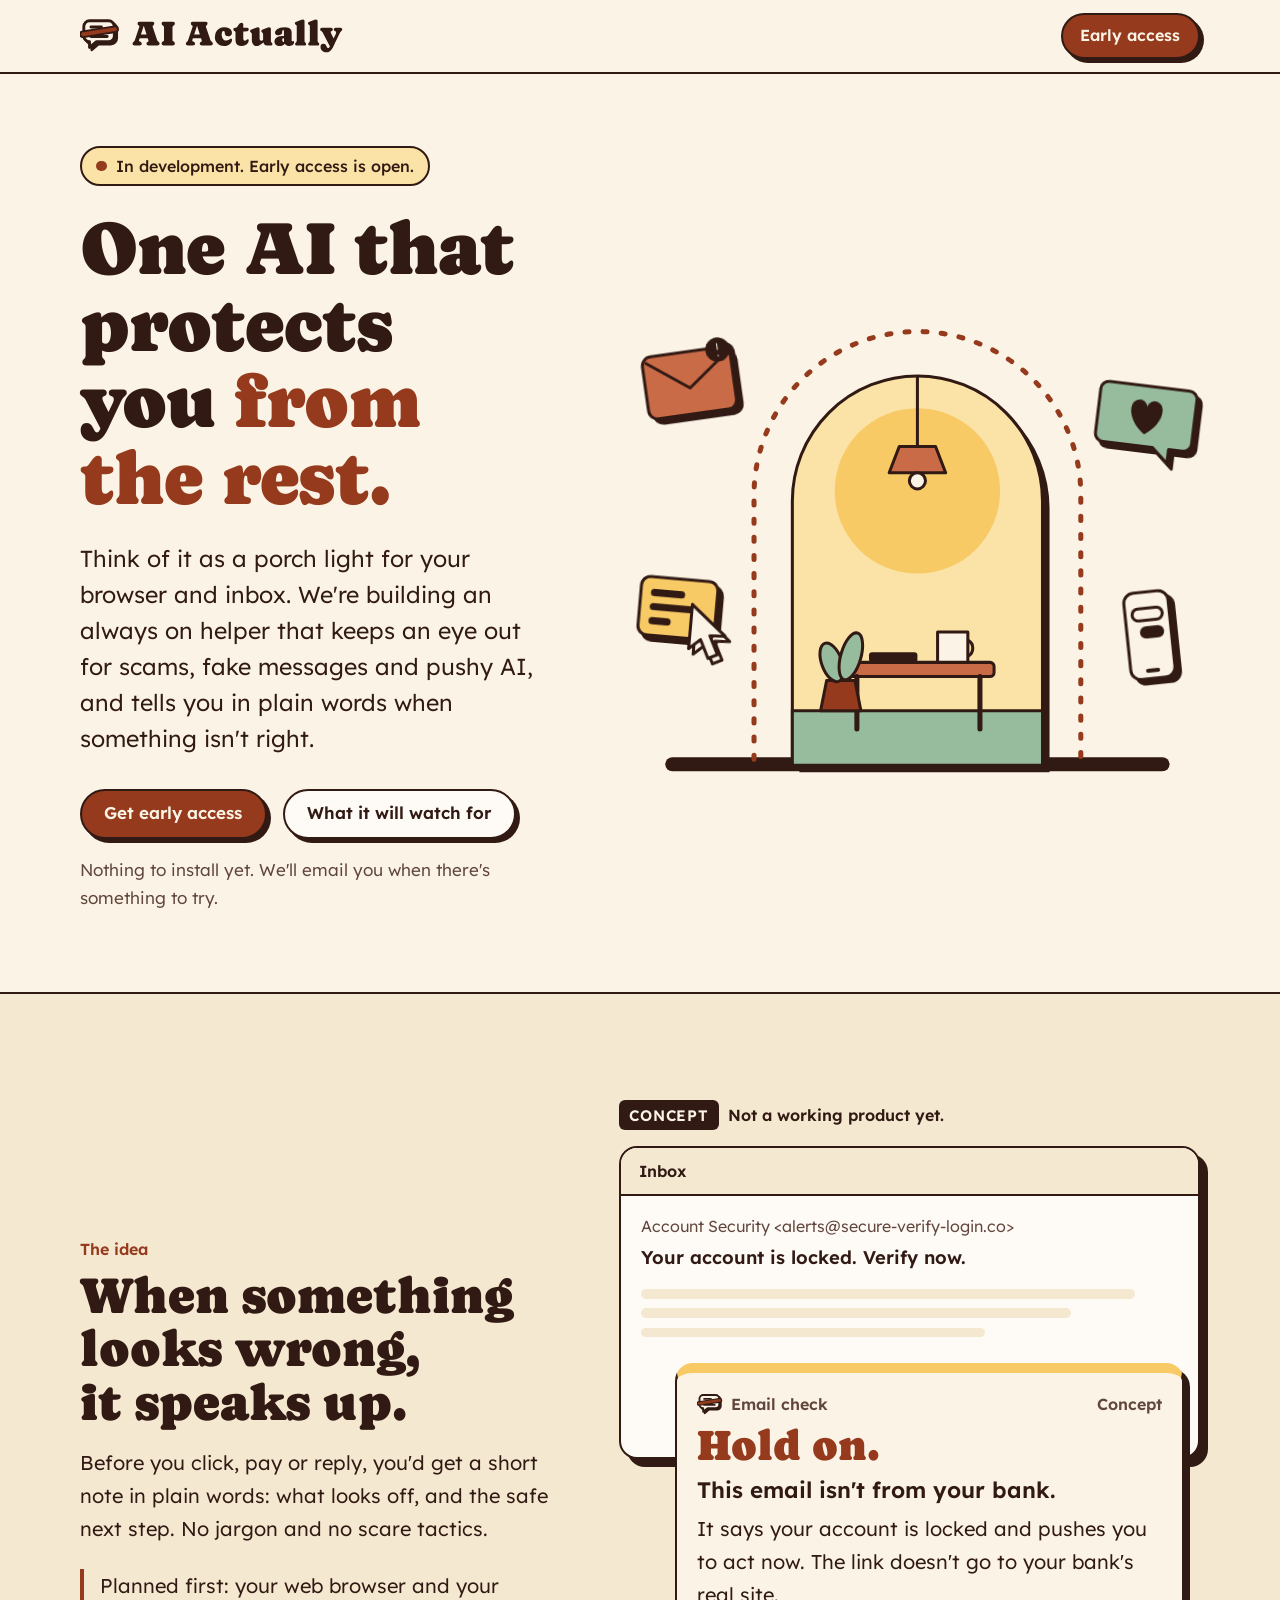
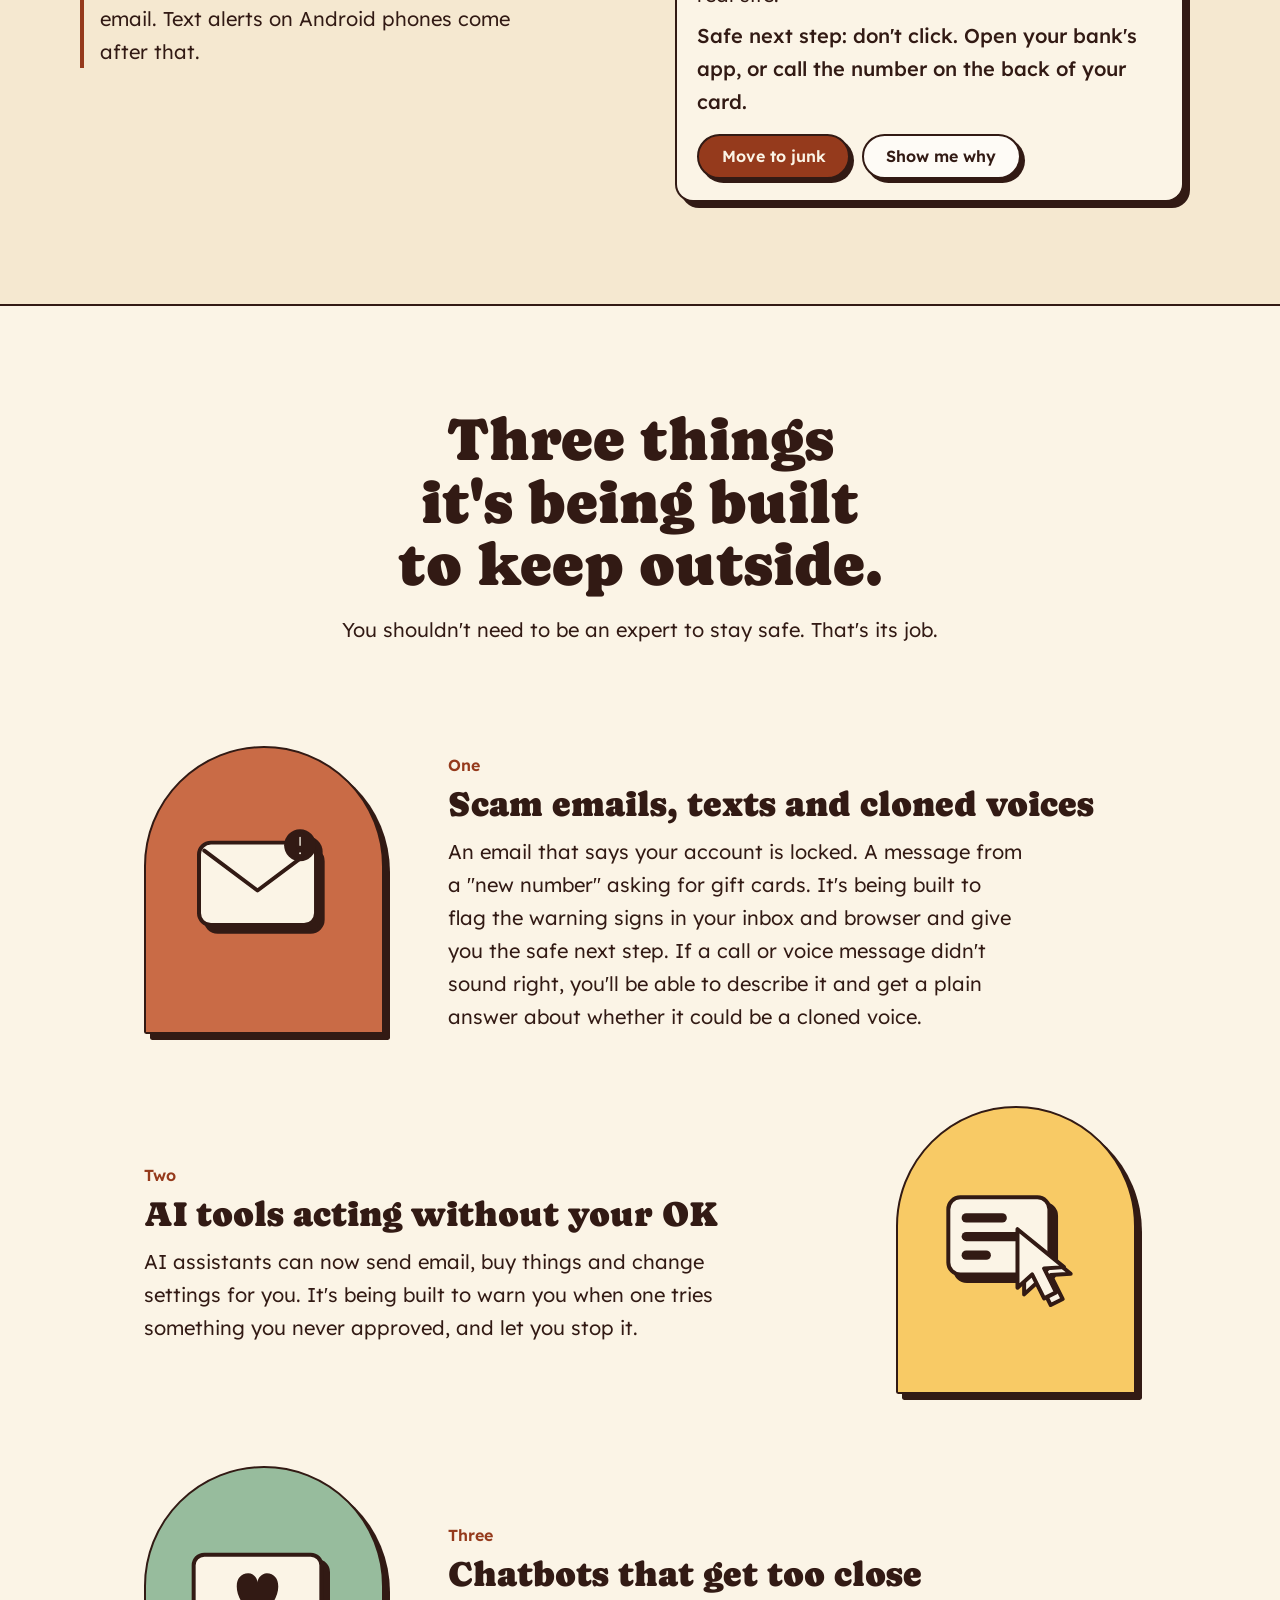
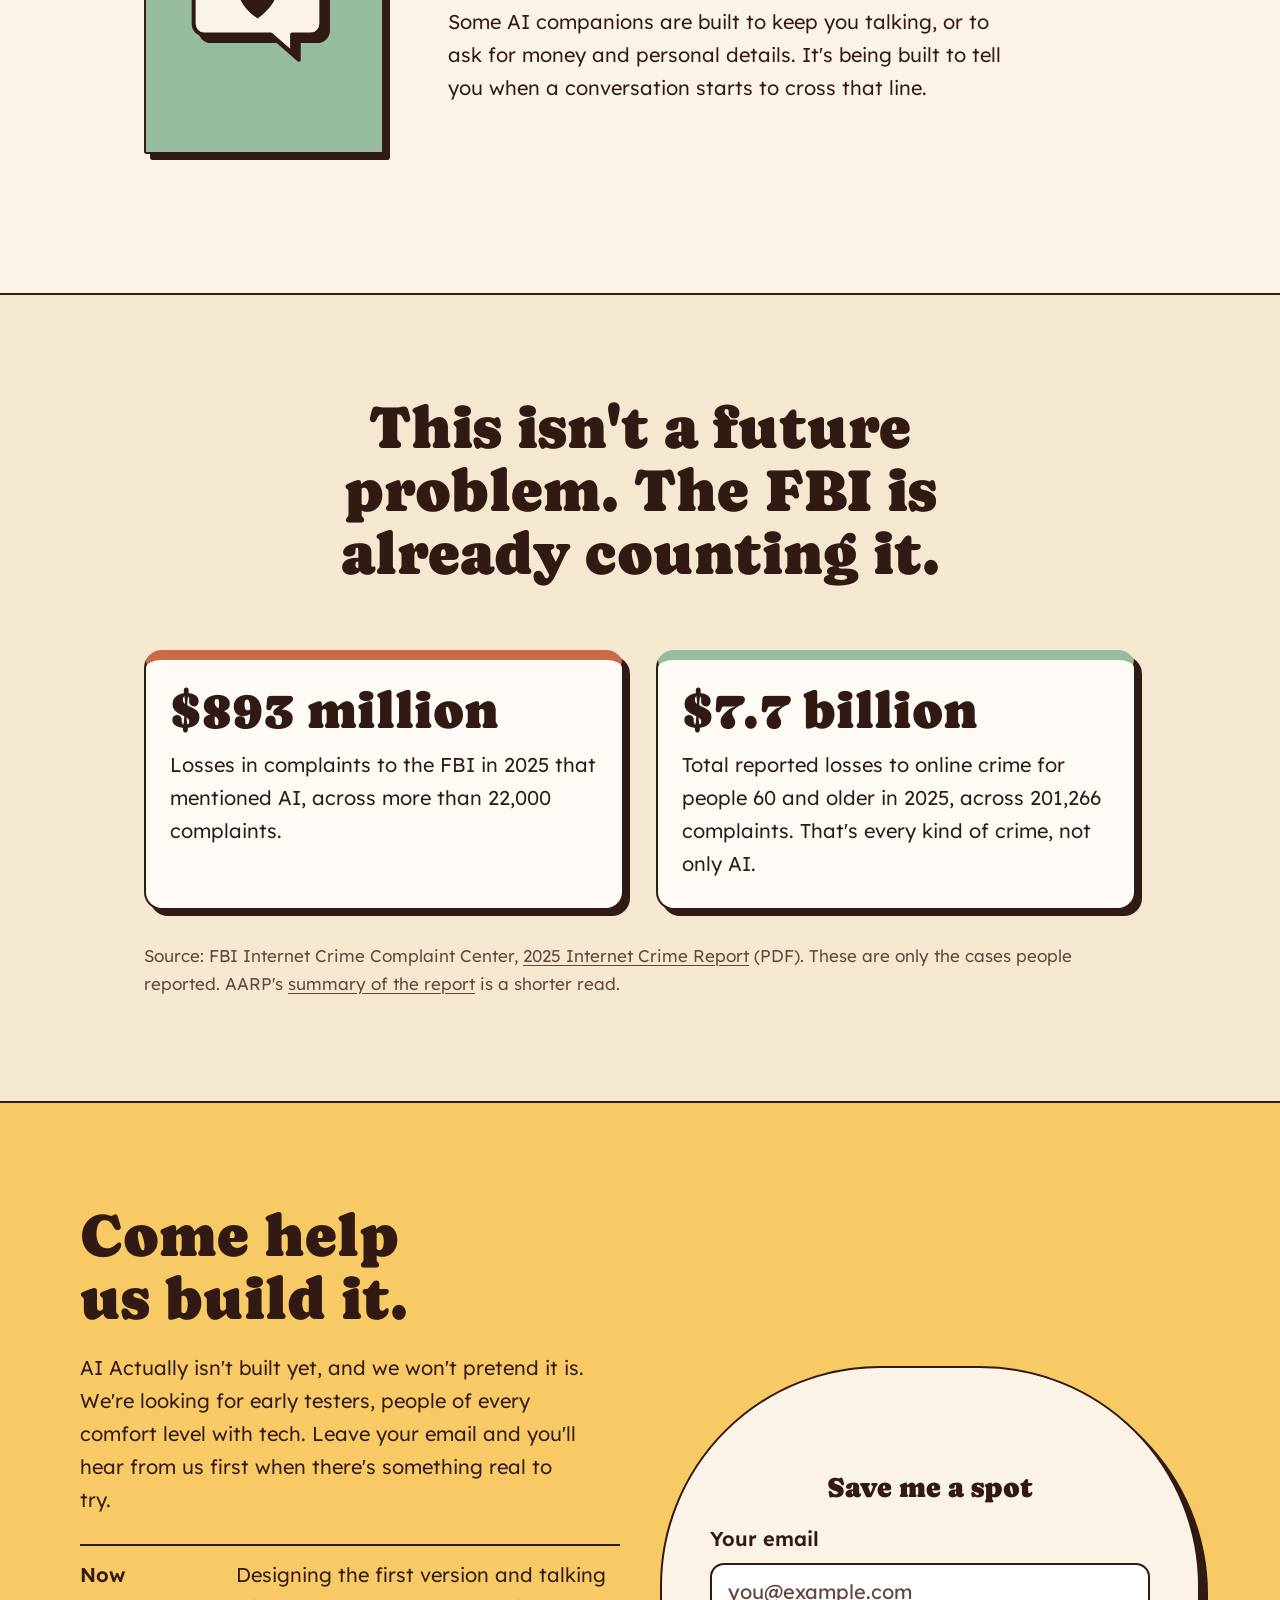
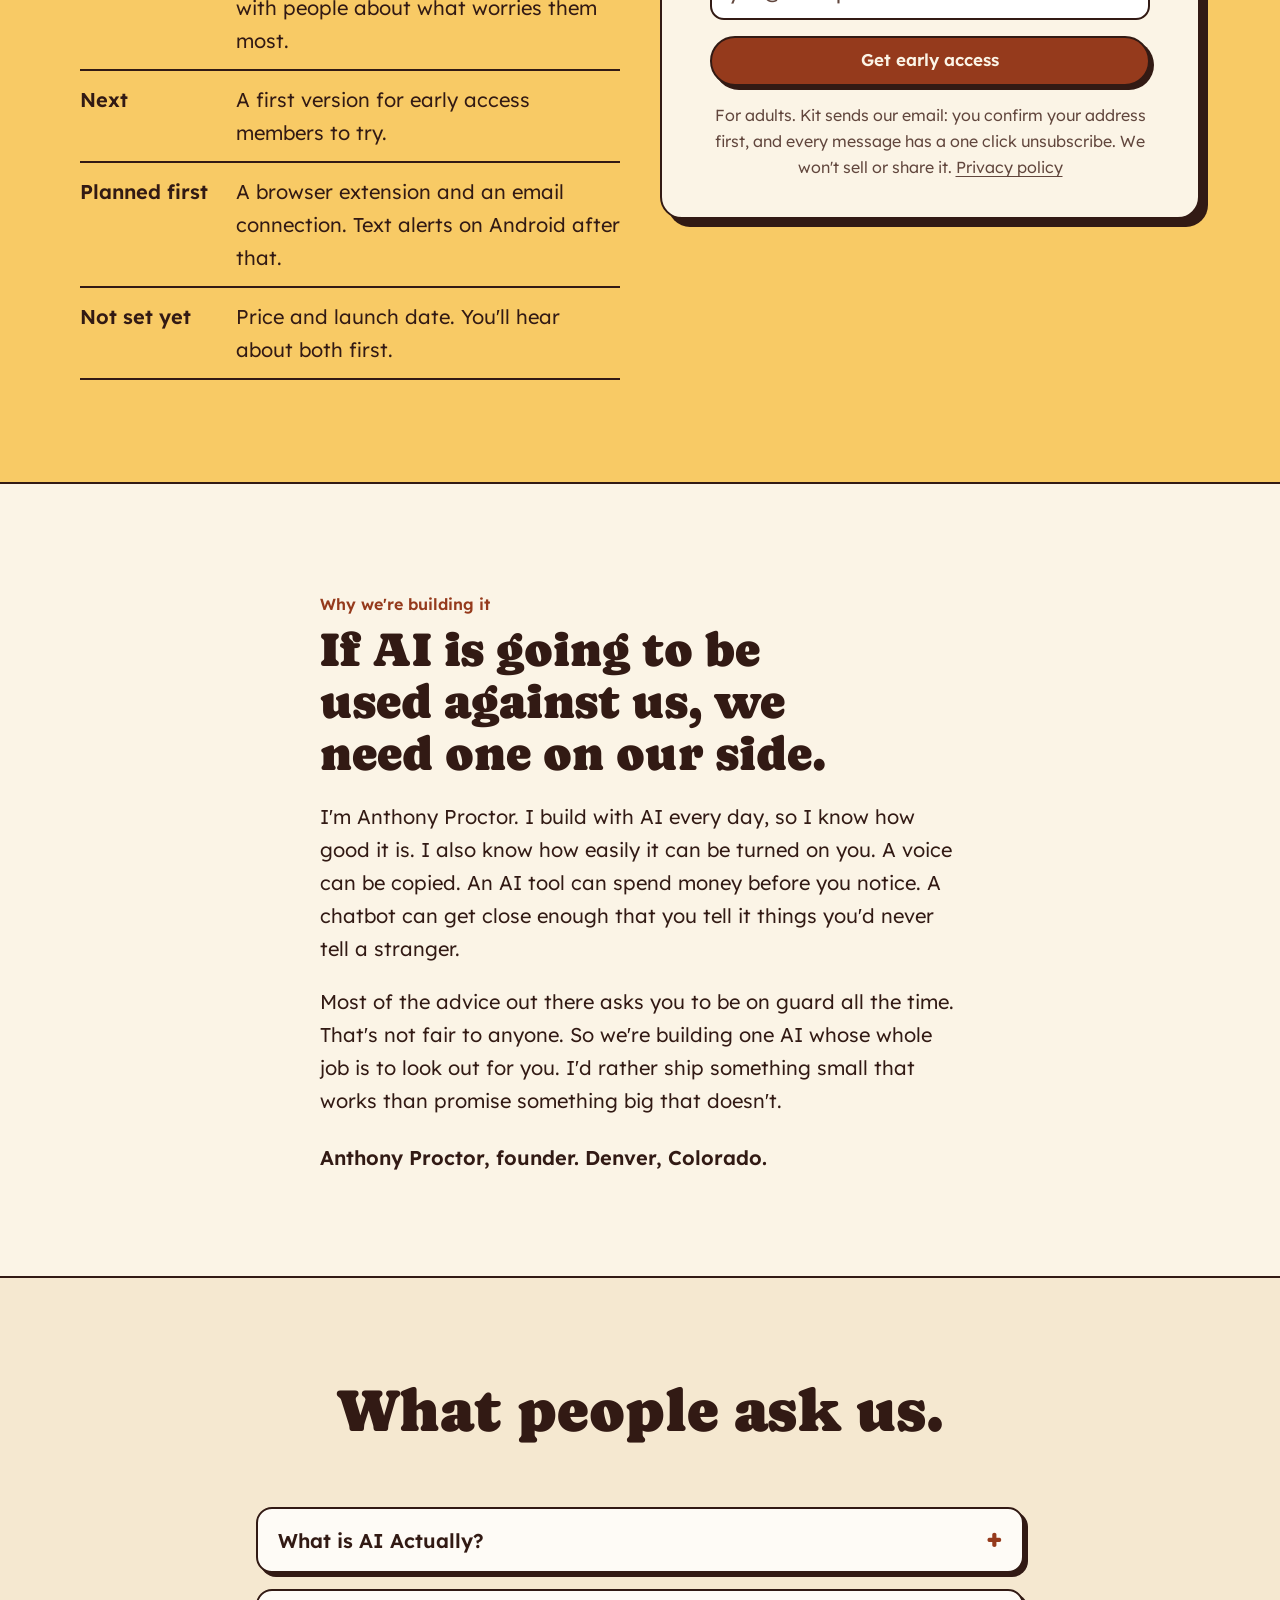
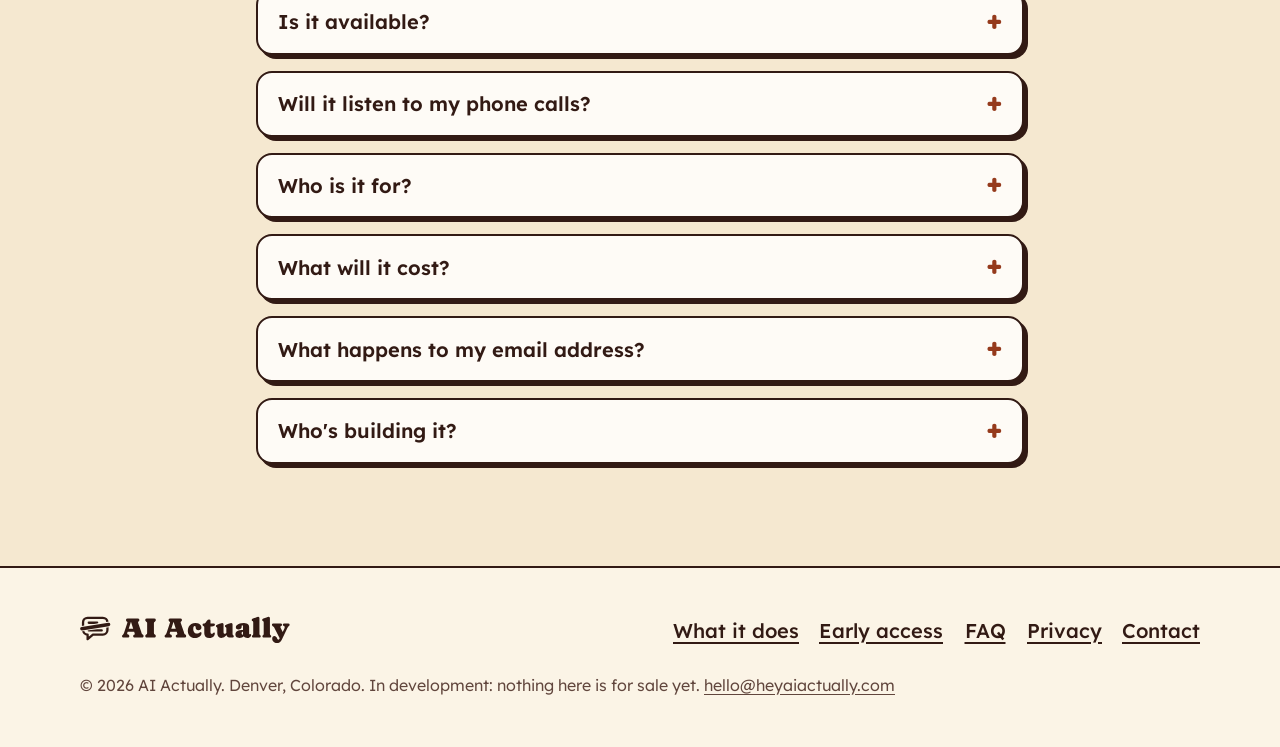
==== commit 40b9805c: "Concept alert: drop the web address age detail Co-Authored-By: Claude Opus 5.5 <noreply@anthropic.co" ====
--- a/index.html
+++ b/index.html
@@ -154,7 +154,7 @@
       </div>
       <div>
         <p class="concept-label"><b>CONCEPT</b> Not a working product yet.</p>
-        <figure class="stage" role="img" aria-label="Concept, not a working product yet. An email in an inbox, from Account Security at secure verify login dot co, with the subject: Your account is locked. Verify now. A note from AI Actually sits on top of it. It says: Hold on. This email isn't from your bank. It says your account is locked and pushes you to act now, and the link goes to a web address made last week, not your bank's real site. Safe next step: don't click. Open your bank's app, or call the number on the back of your card. Two buttons: Move to junk, and Show me why.">
+        <figure class="stage" role="img" aria-label="Concept, not a working product yet. An email in an inbox, from Account Security at secure verify login dot co, with the subject: Your account is locked. Verify now. A note from AI Actually sits on top of it. It says: Hold on. This email isn't from your bank. It says your account is locked and pushes you to act now, and the link doesn't go to your bank's real site. Safe next step: don't click. Open your bank's app, or call the number on the back of your card. Two buttons: Move to junk, and Show me why.">
           <div class="inbox" aria-hidden="true">
             <div class="inbox-bar">Inbox</div>
             <div class="mail">
@@ -167,7 +167,7 @@
             <div class="alert-top"><span><img src="/brand/mark.svg" alt="" width="42" height="40" /> Email check</span><span>Concept</span></div>
             <p class="verdict">Hold on.</p>
             <h3>This email isn't from your bank.</h3>
-            <p>It says your account is locked and pushes you to act now. The link goes to a web address made last week, not your bank's real site.</p>
+            <p>It says your account is locked and pushes you to act now. The link doesn't go to your bank's real site.</p>
             <p class="next">Safe next step: don't click. Open your bank's app, or call the number on the back of your card.</p>
             <div class="alert-actions"><span class="btn">Move to junk</span><span class="btn quiet">Show me why</span></div>
           </div>
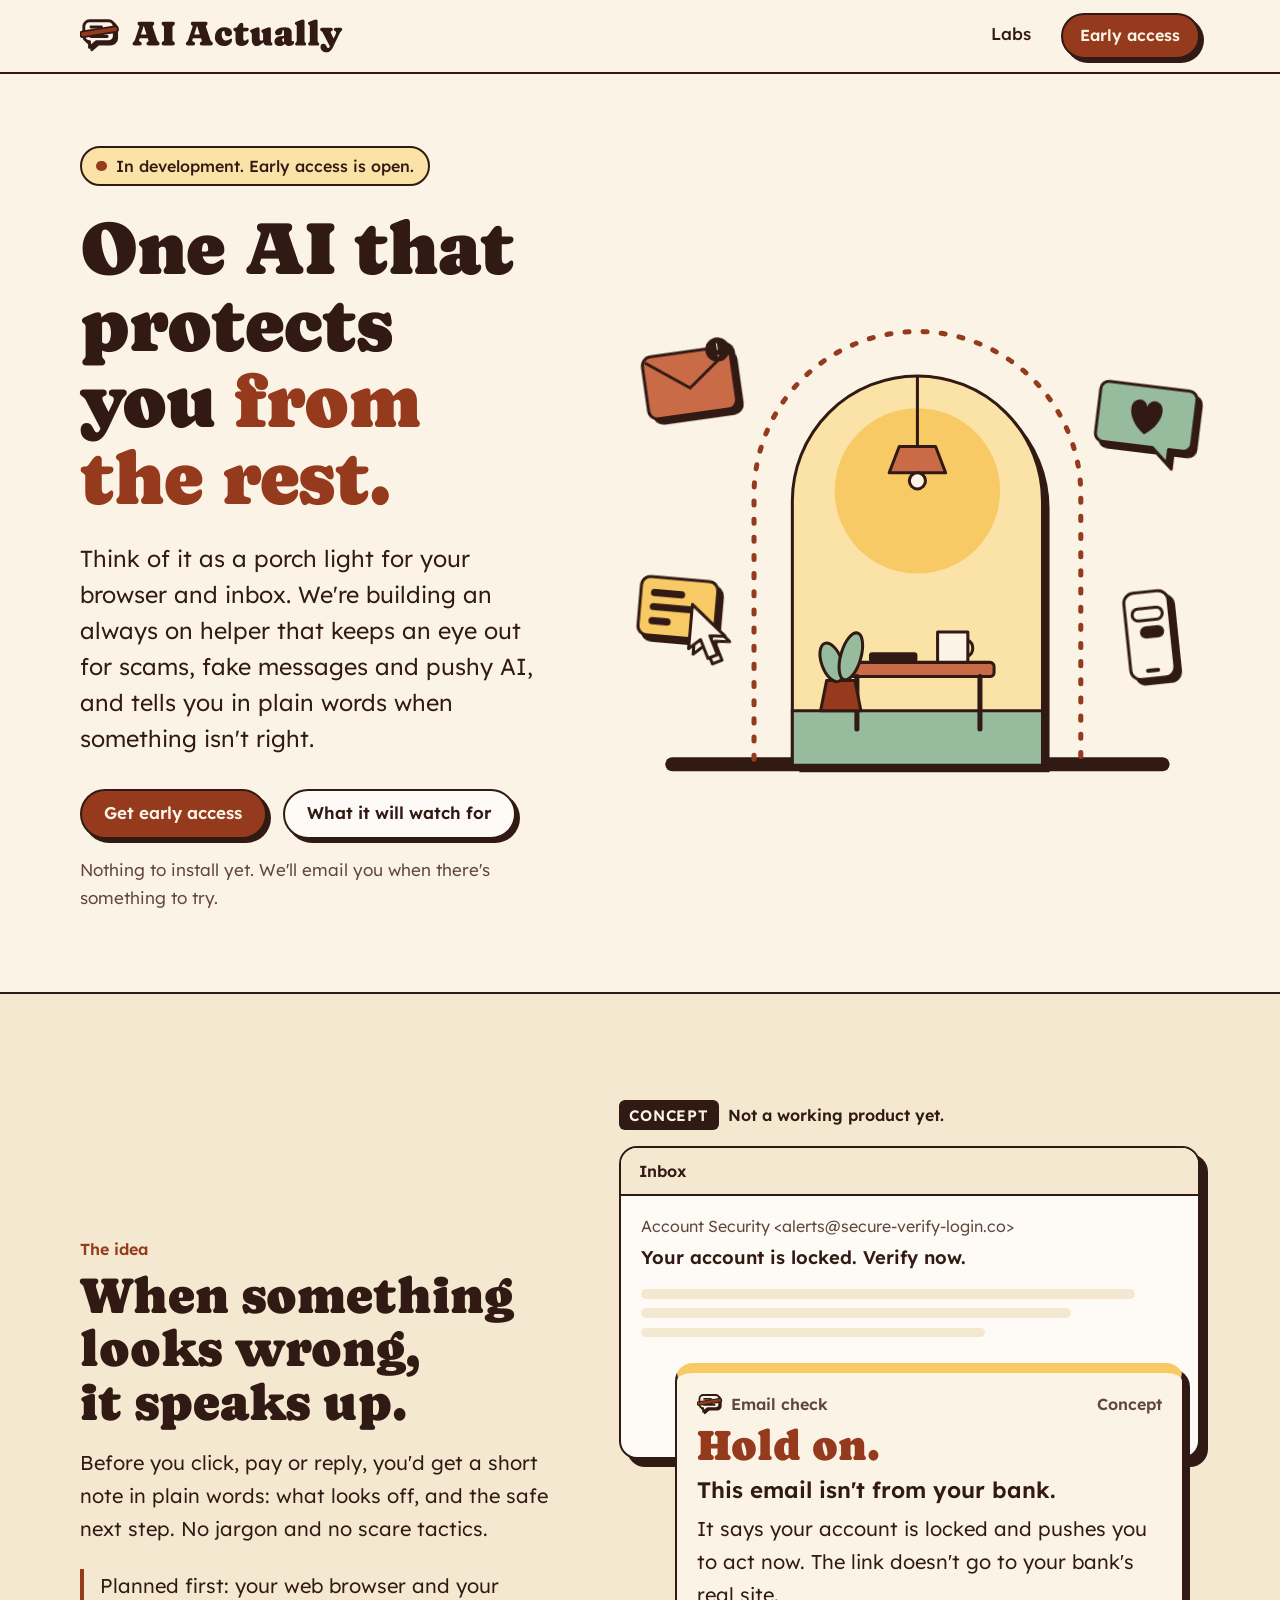
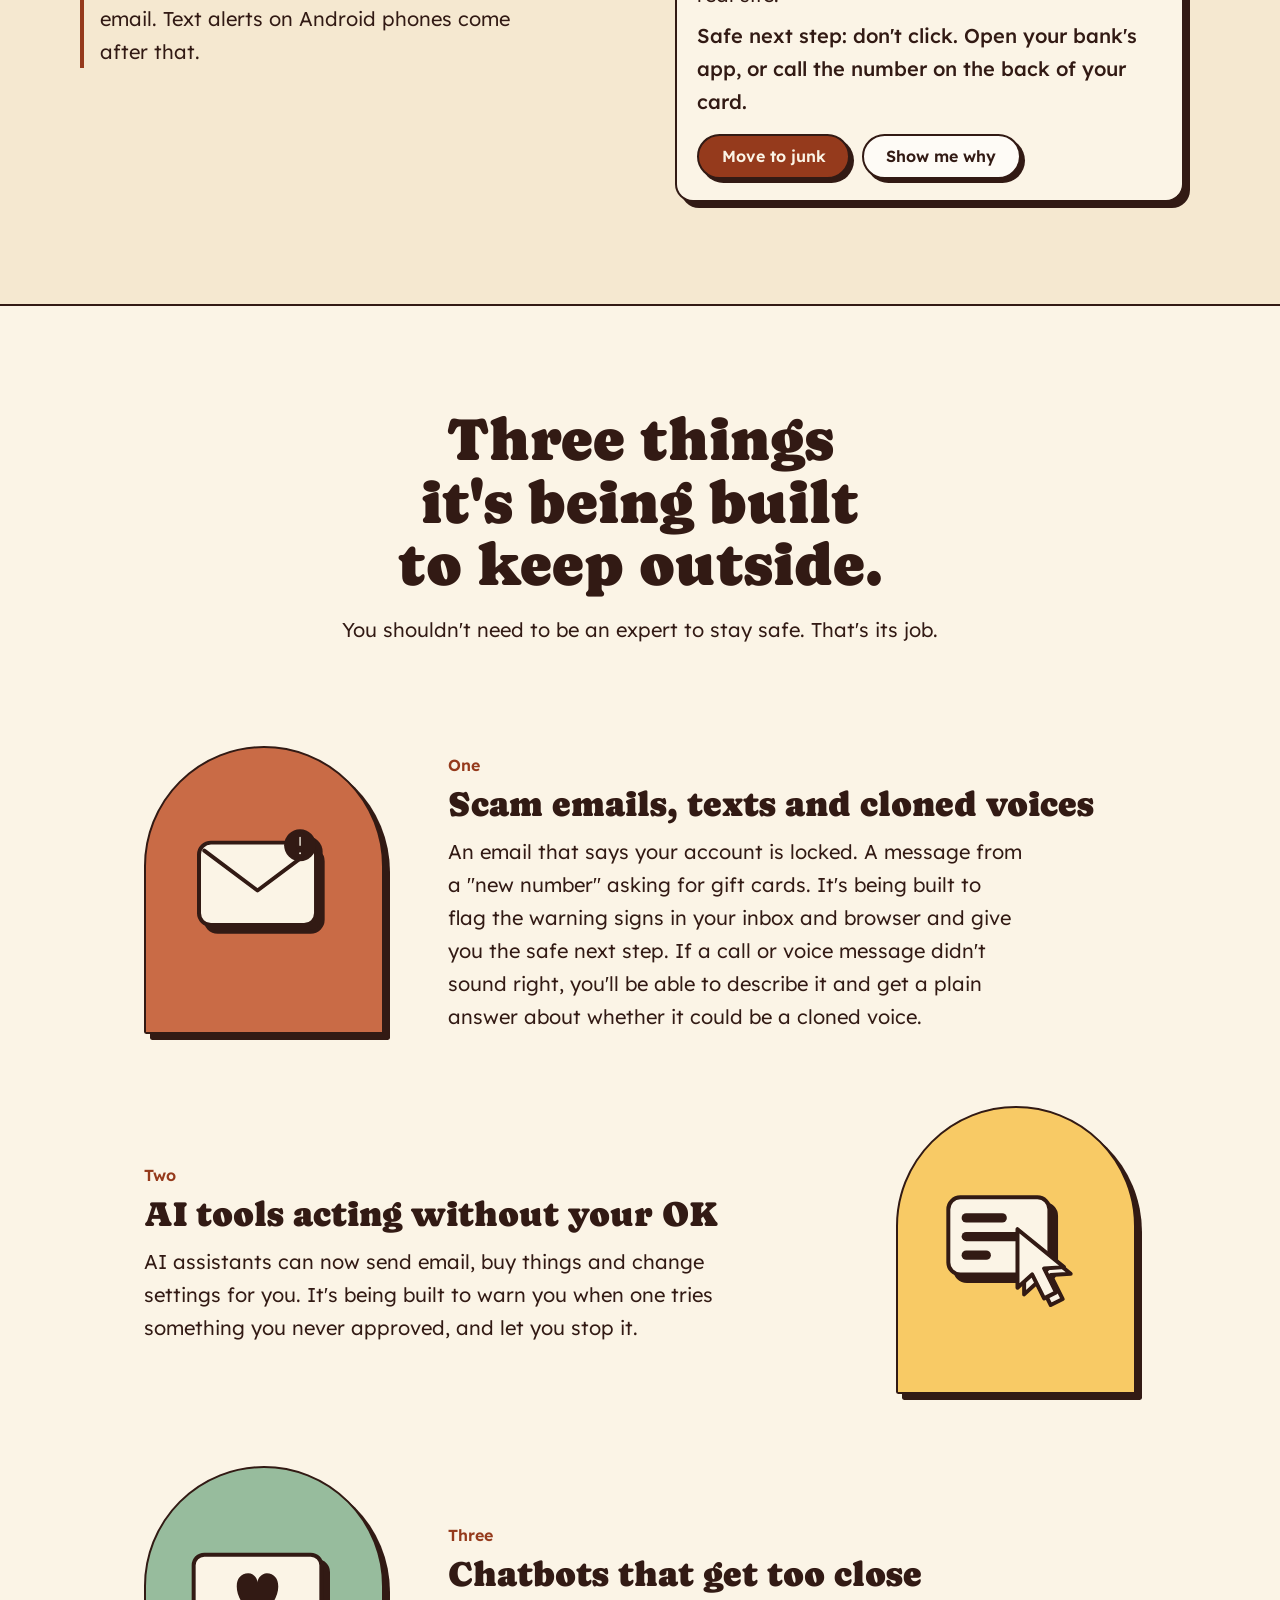
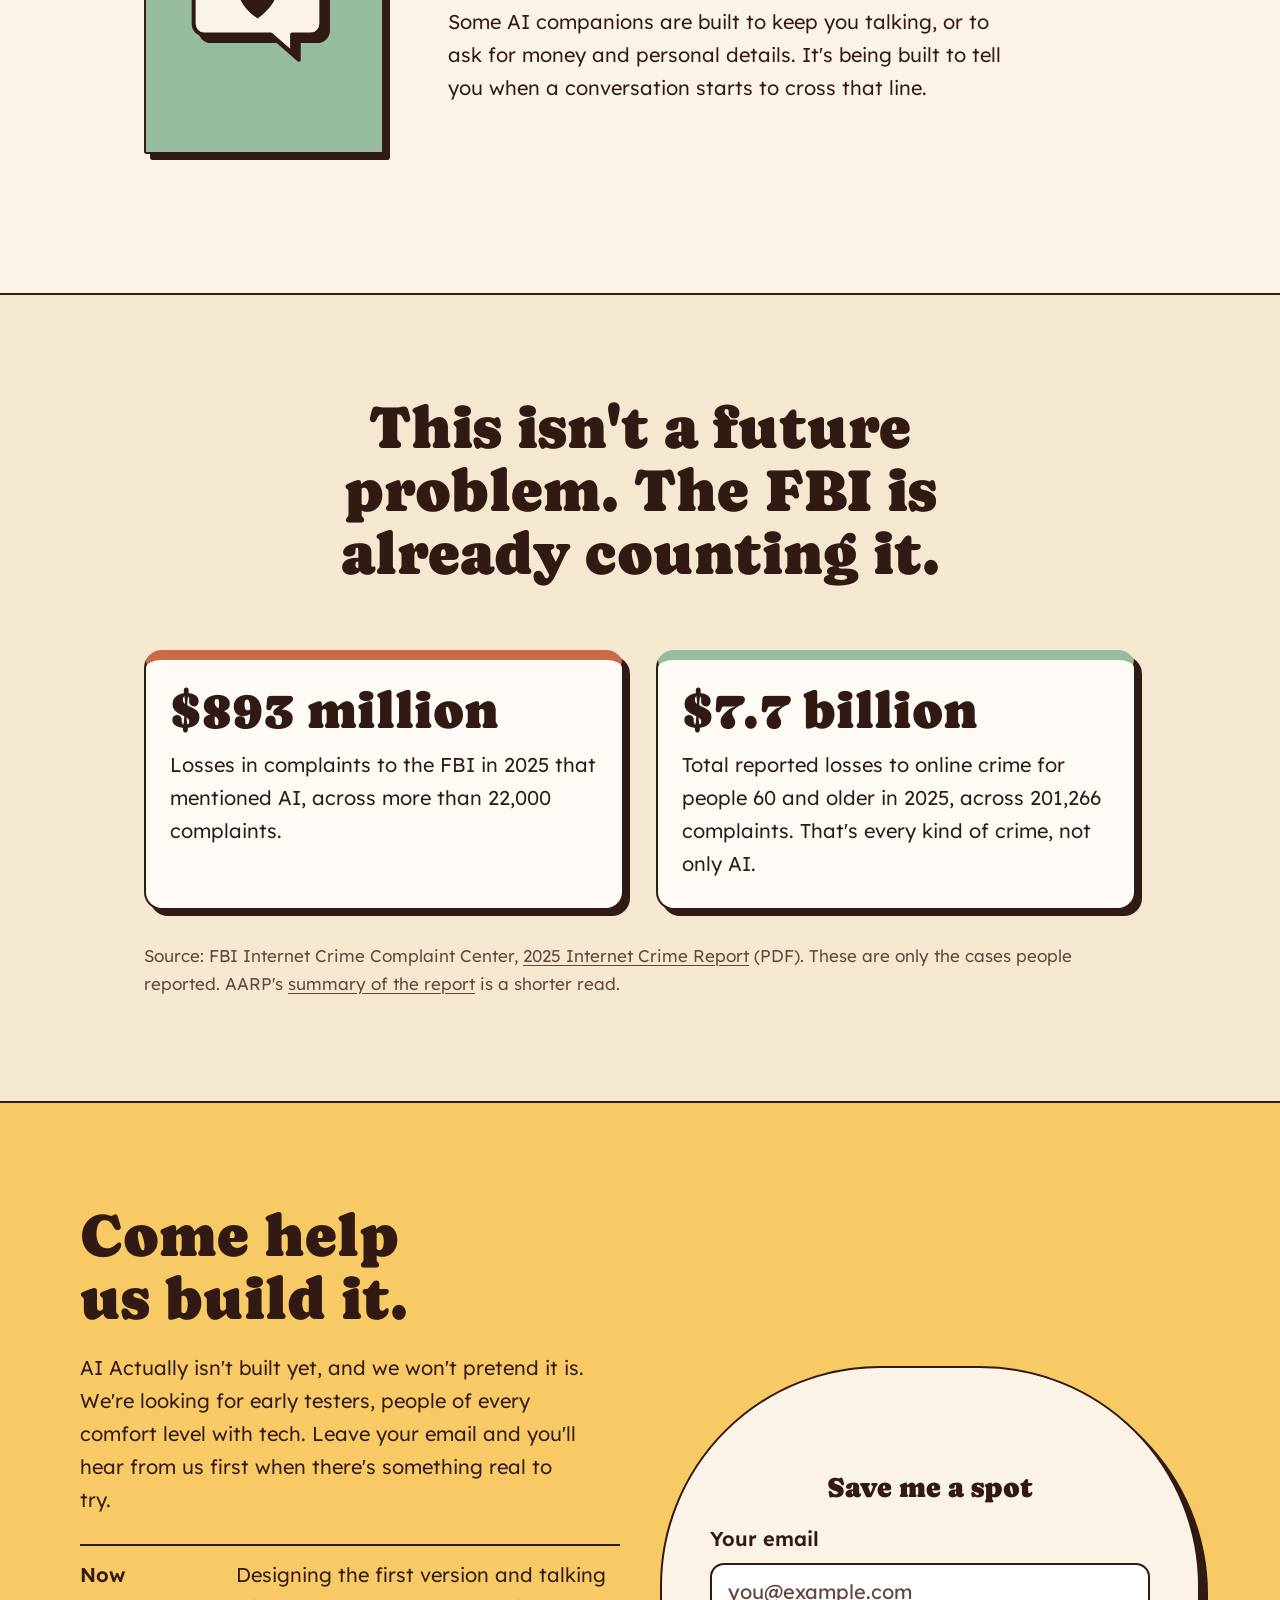
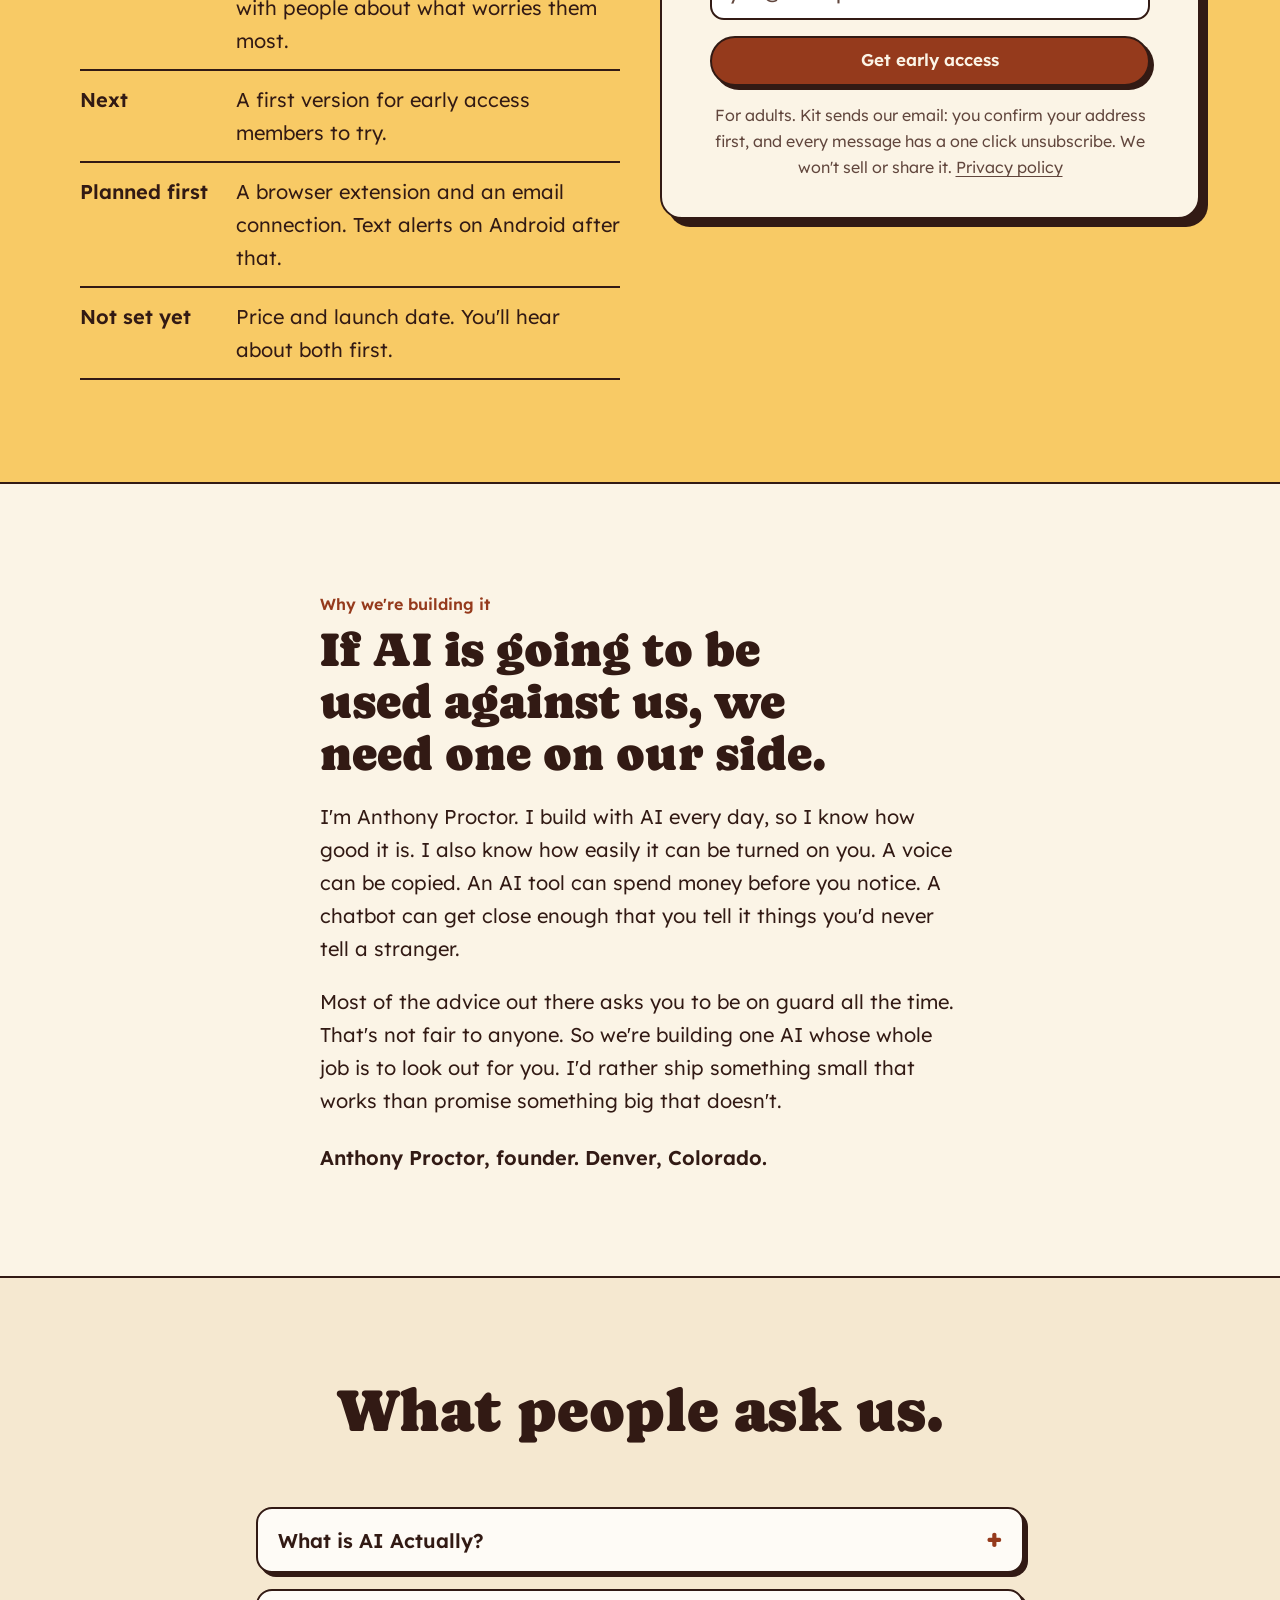
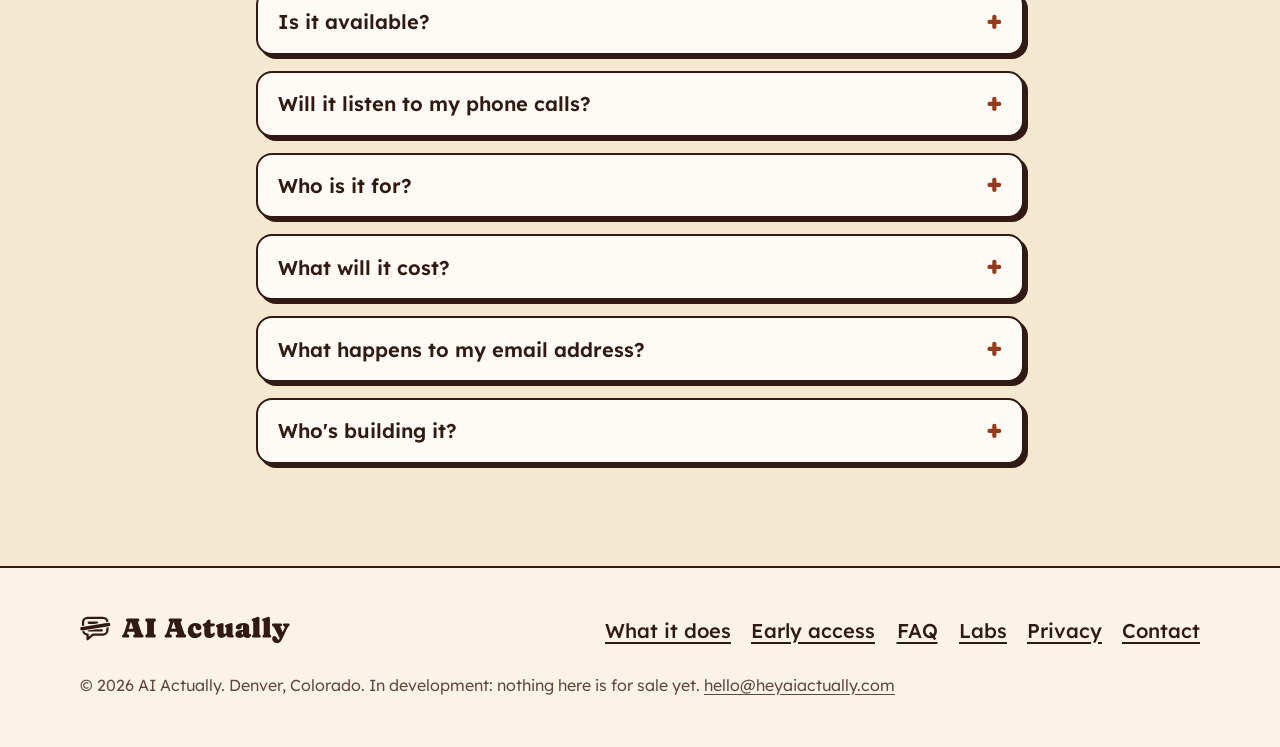
==== commit c27cc15a: "Add a Labs page: research on one AI that watches the rest Draft for review. New labs.html in the Por" ====
--- a/index.html
+++ b/index.html
@@ -94,8 +94,11 @@
 
 <header class="site">
   <div class="wrap bar">
-    <a class="logo" href="/"><img src="/brand/logo.svg" alt="AI Actually, home" width="277" height="42" /></a>
-    <a class="btn small" href="#early-access">Early access</a>
+    <a class="logo" href="/"><picture><source media="(max-width: 440px)" srcset="/brand/mark.svg" width="42" height="40" /><img src="/brand/logo.svg" alt="AI Actually, home" width="277" height="42" /></picture></a>
+    <nav class="topnav" aria-label="Main">
+      <a class="navlink" href="/labs.html">Labs</a>
+      <a class="btn small" href="#early-access">Early access</a>
+    </nav>
   </div>
 </header>
 
@@ -322,6 +325,7 @@
         <a href="#what-it-watches">What it does</a>
         <a href="#early-access">Early access</a>
         <a href="#faq">FAQ</a>
+        <a href="/labs.html">Labs</a>
         <a href="/privacy.html">Privacy</a>
         <a href="mailto:hello@heyaiactually.com">Contact</a>
       </nav>
--- a/site.css
+++ b/site.css
@@ -207,3 +207,58 @@
   .alert { margin: -5.5rem .5rem 0 .75rem; padding: 1rem 1rem 1.2rem; }
   .frame { width: min(11rem, 55vw); }
 }
+
+/* ---------- top nav (all pages) ---------- */
+.topnav { display: flex; align-items: center; gap: clamp(.75rem, 2.5vw, 1.75rem); }
+.navlink { min-height: 44px; min-width: 44px; display: inline-flex; align-items: center; justify-content: center; font-weight: 500; font-size: 1.0625rem; text-decoration: none; border-bottom: 3px solid transparent; }
+.navlink:hover { border-bottom-color: var(--clay); }
+.navlink[aria-current="page"] { border-bottom-color: var(--clay-deep); }
+.logo picture { display: contents; }
+.logo { min-width: 44px; }
+/* Under 440px the full wordmark and two nav items don't fit, so the header shows the mark alone. */
+@media (max-width: 440px) { .logo img { height: 38px; } }
+
+/* ---------- labs ---------- */
+/* The window color is a custom property so a shadow copy of a home stays solid ink. */
+.win { fill: var(--win, var(--sun)); stroke: var(--ink); stroke-width: 3; stroke-linejoin: round; }
+.shadow { --win: var(--ink); }
+.labs-hero h1 { font-size: clamp(2.6rem, 1.4rem + 3.4vw, 4.25rem); }
+@media (min-width: 960px) { .labs-hero .hero-grid { grid-template-columns: minmax(0, 1.1fr) minmax(0, 1fr); } .labs-hero .lead { max-width: 38ch; } }
+.evidence { display: grid; gap: 2rem; max-width: 66rem; margin: 0 auto; }
+@media (min-width: 820px) { .evidence { grid-template-columns: 1fr 1fr; } }
+.ev { background: var(--paper); border: 2.5px solid var(--ink); border-radius: 18px; box-shadow: 6px 6px 0 var(--ink); padding: 1.5rem 1.5rem 1.6rem; border-top: 10px solid var(--clay); display: flex; flex-direction: column; }
+.ev:nth-child(2) { border-top-color: var(--sage); } .ev:nth-child(3) { border-top-color: var(--sun); } .ev:nth-child(4) { border-top-color: var(--clay-deep); }
+.ev h3 { font-size: clamp(1.45rem, 1.25rem + .8vw, 1.9rem); line-height: 1.12; }
+.ev p { margin-top: .75rem; }
+.ev q { font-weight: 500; }
+.ev .cite { margin-top: auto; padding-top: 1rem; font-size: 1rem; color: var(--muted); }
+.gap { max-width: 46rem; margin: clamp(2.5rem, 5vw, 3.5rem) auto 0; text-align: center; font-family: var(--display); font-size: clamp(1.5rem, 1.25rem + 1vw, 2.1rem); line-height: 1.2; text-wrap: balance; }
+
+.threads { list-style: none; margin: 0 auto; padding: 0; max-width: 58rem; display: grid; gap: 1.5rem; }
+.threads li { display: grid; grid-template-columns: auto 1fr; gap: 1.25rem 1.5rem; align-items: start; background: var(--paper); border: 2.5px solid var(--ink); border-radius: 18px; box-shadow: 6px 6px 0 var(--ink); padding: 1.5rem; }
+.threads .num { display: grid; place-items: center; width: 3.5rem; height: 4.1rem; border: 2.5px solid var(--ink); border-radius: 999px 999px 10px 10px; background: var(--sun); font-family: var(--display); font-size: 1.75rem; box-shadow: 3px 3px 0 var(--ink); }
+.threads li:nth-child(2) .num { background: var(--sage); } .threads li:nth-child(3) .num { background: var(--cream-2); } .threads li:nth-child(4) .num { background: var(--clay); }
+.threads h3 { font-size: clamp(1.45rem, 1.25rem + .8vw, 1.9rem); line-height: 1.12; }
+.threads p { margin-top: .6rem; max-width: 60ch; }
+@media (max-width: 520px) { .threads li { grid-template-columns: 1fr; } }
+
+.ladder { list-style: none; margin: 0 auto; padding: 0; max-width: 66rem; display: grid; gap: 2rem; counter-reset: none; }
+@media (min-width: 860px) { .ladder { grid-template-columns: repeat(3, 1fr); } }
+.ladder li { background: var(--paper); border: 2.5px solid var(--ink); border-radius: 18px; box-shadow: 6px 6px 0 var(--ink); padding: 1.25rem 1.5rem 1.6rem; }
+.ladder li:first-child { background: var(--sun-soft); }
+.ladder-art { display: block; width: 100%; max-width: 13rem; height: auto; margin: 0 auto .75rem; overflow: visible; }
+.ladder .when { display: inline-block; font-weight: 600; font-size: 1rem; color: var(--clay-deep); }
+.ladder h3 { font-size: clamp(1.45rem, 1.25rem + .8vw, 1.9rem); line-height: 1.12; margin-top: .2rem; }
+.ladder p { margin-top: .6rem; }
+
+.principles { list-style: none; margin: 0 auto; padding: 0; max-width: 66rem; display: grid; gap: 1.5rem; grid-template-columns: repeat(auto-fit, minmax(min(100%, 18rem), 1fr)); }
+.principles li { border-top: 3px solid var(--ink); padding-top: 1rem; }
+.principles h3 { font-size: clamp(1.4rem, 1.2rem + .7vw, 1.75rem); line-height: 1.15; }
+.principles p { margin-top: .5rem; }
+
+.talk-grid { display: grid; gap: 2.5rem; align-items: center; }
+@media (min-width: 900px) { .talk-grid { grid-template-columns: 1fr 1fr; } }
+.talk-grid h2 { font-size: clamp(2.2rem, 1.5rem + 2.8vw, 3.75rem); line-height: 1.05; }
+.talk-grid .sub { margin-top: 1.25rem; max-width: 42ch; }
+.talk-mail { margin-top: 1.25rem; }
+.talk-mail .btn { width: 100%; overflow-wrap: anywhere; }
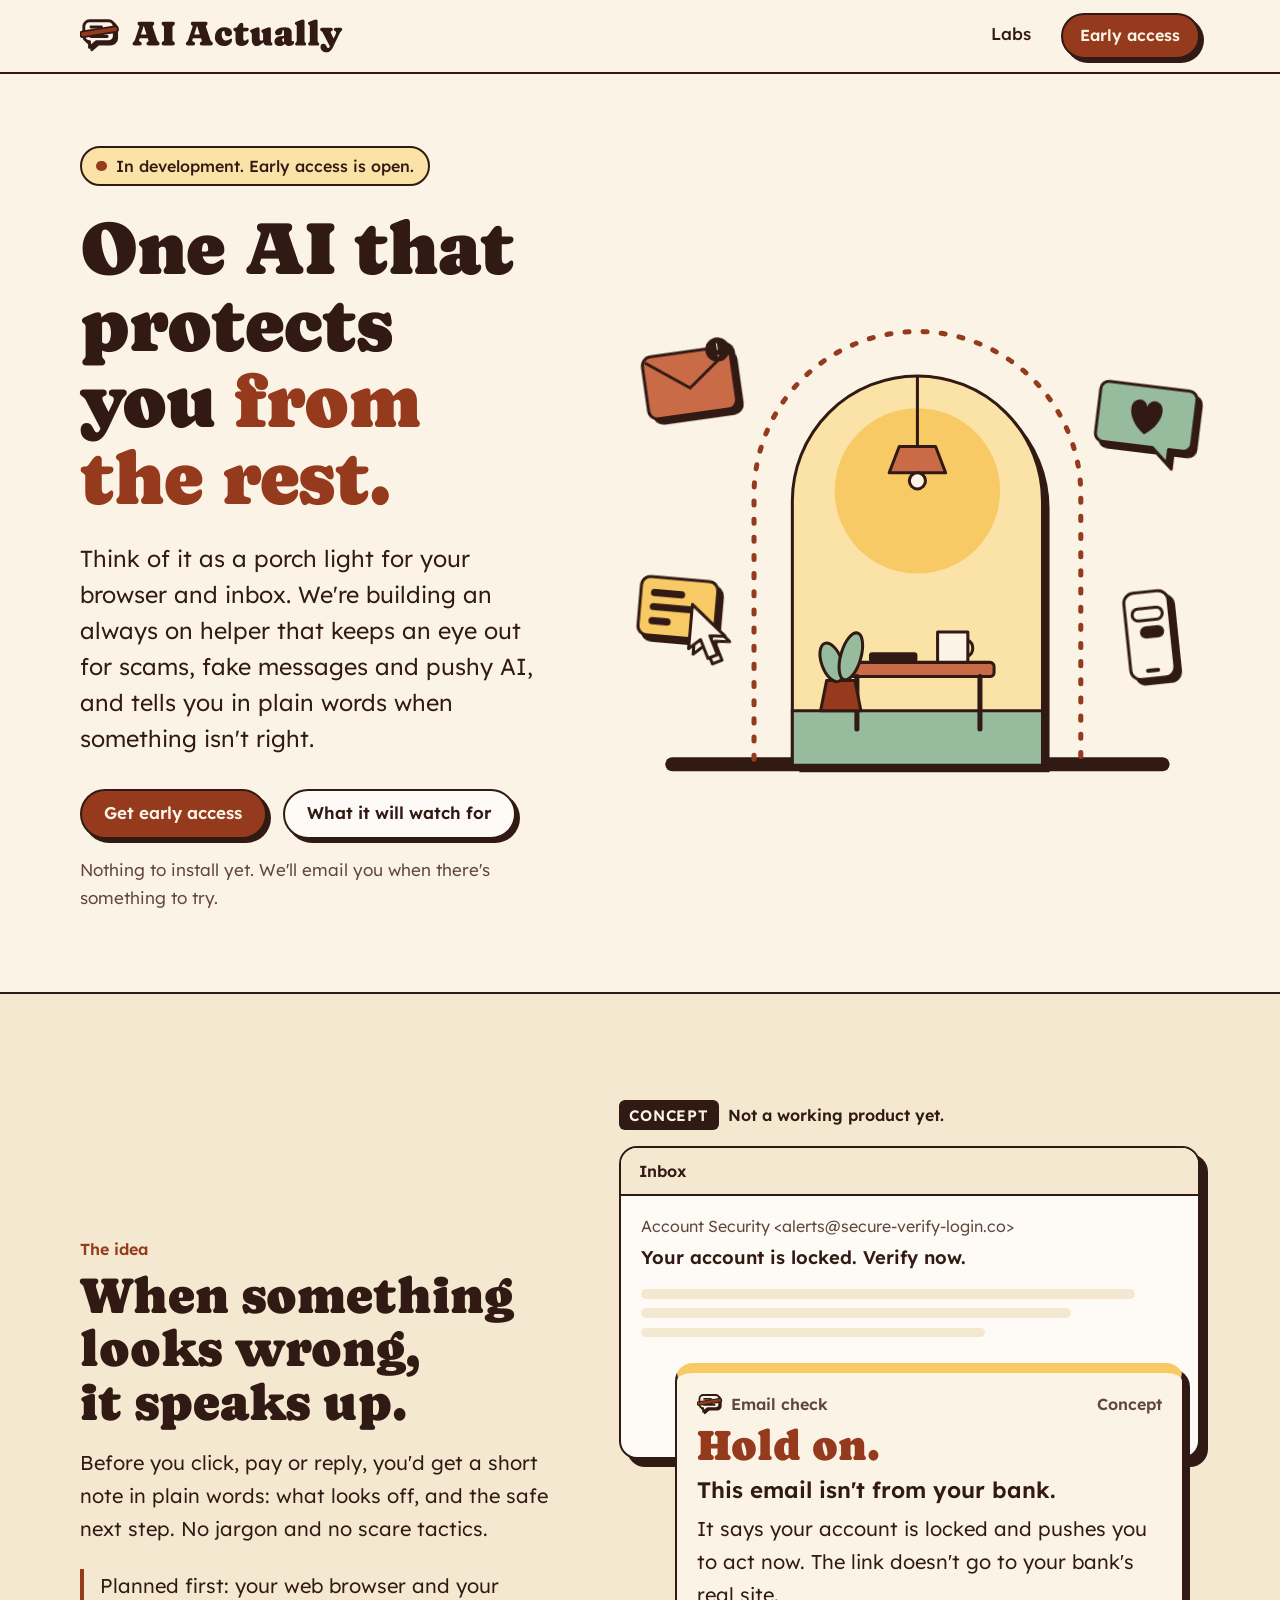
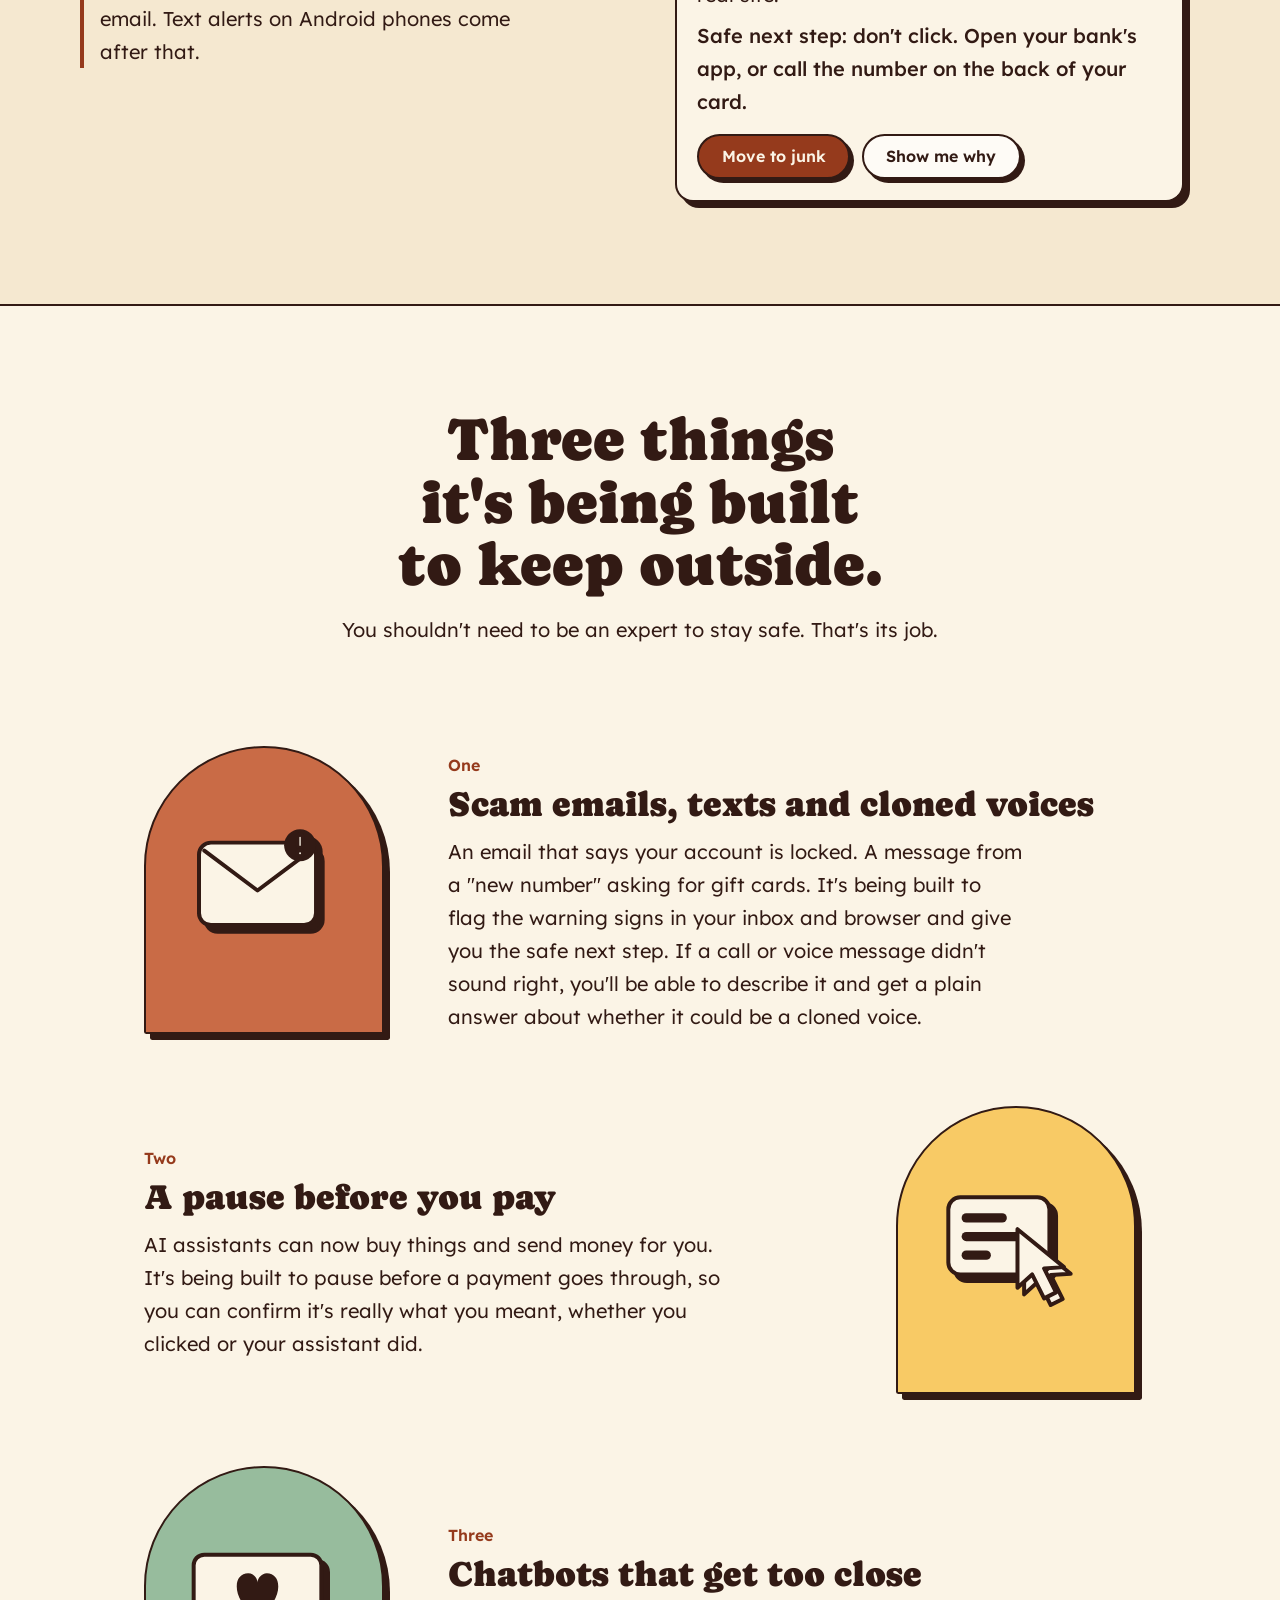
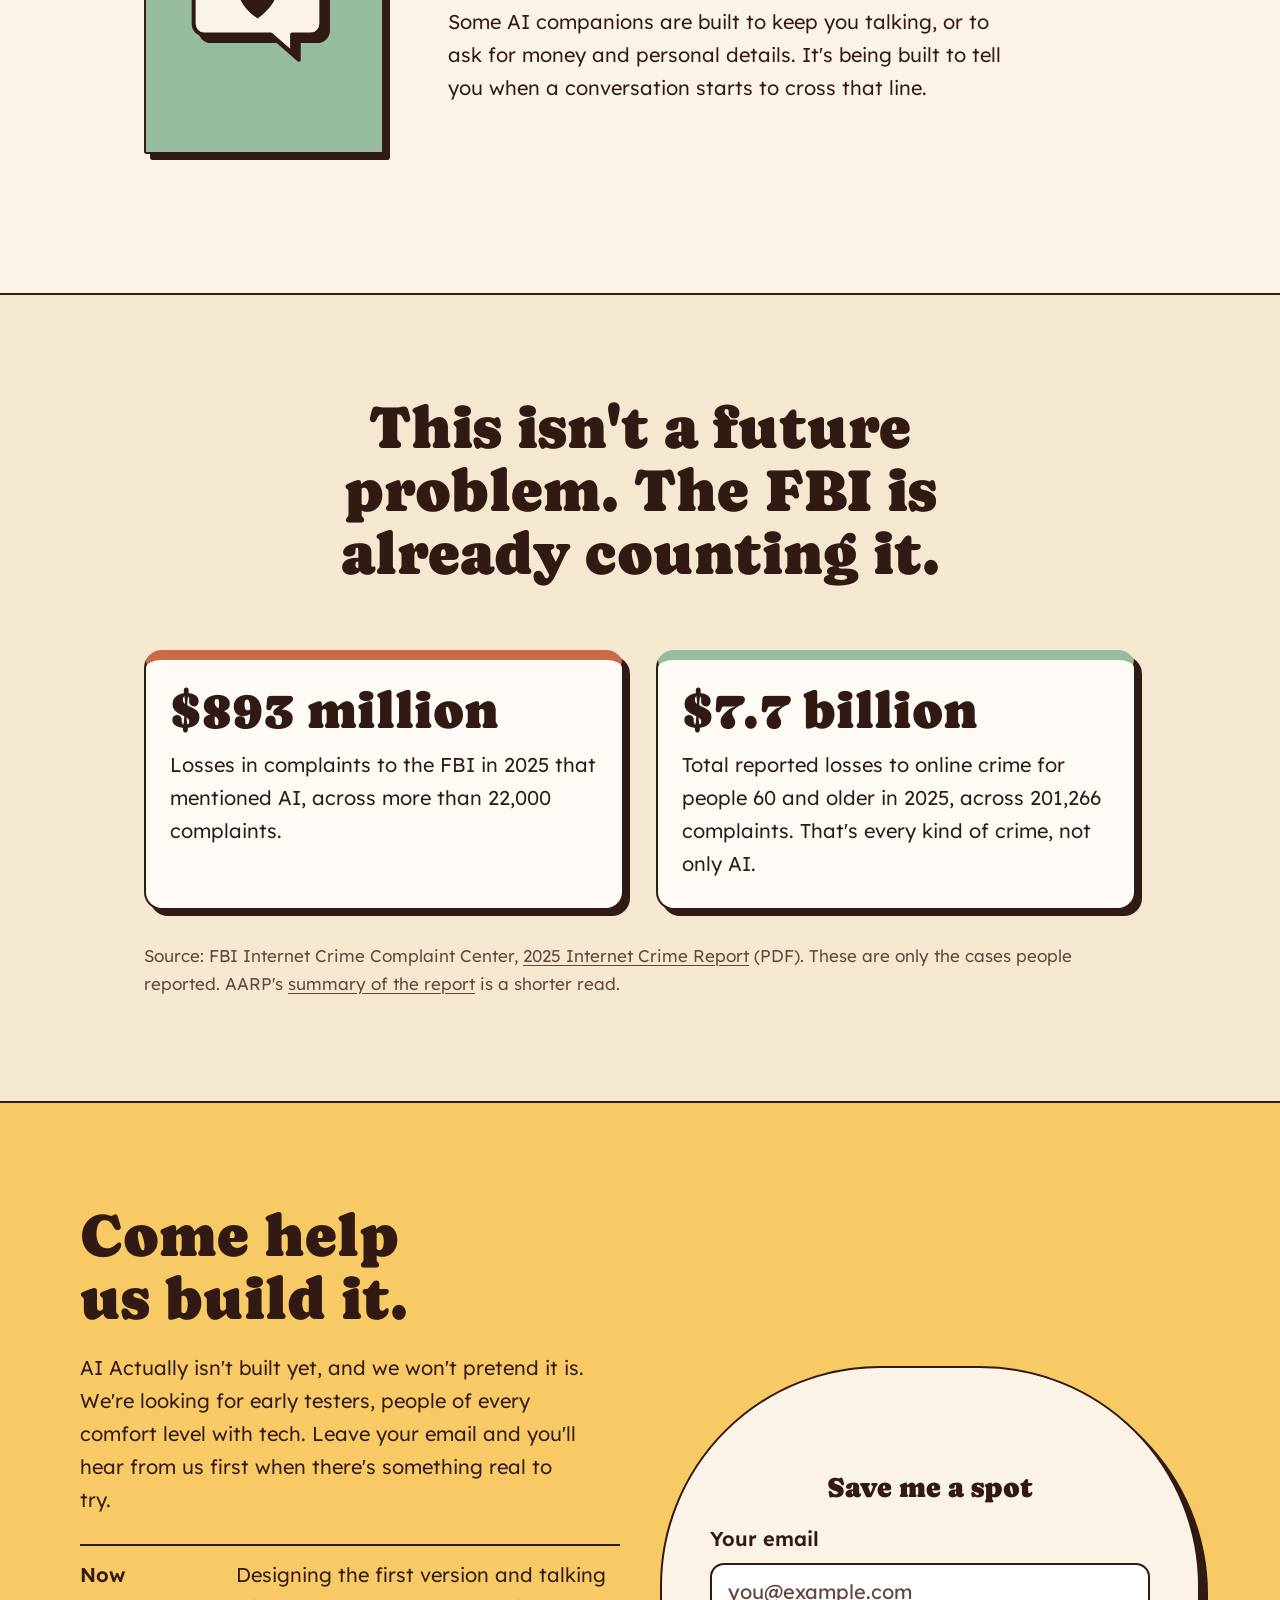
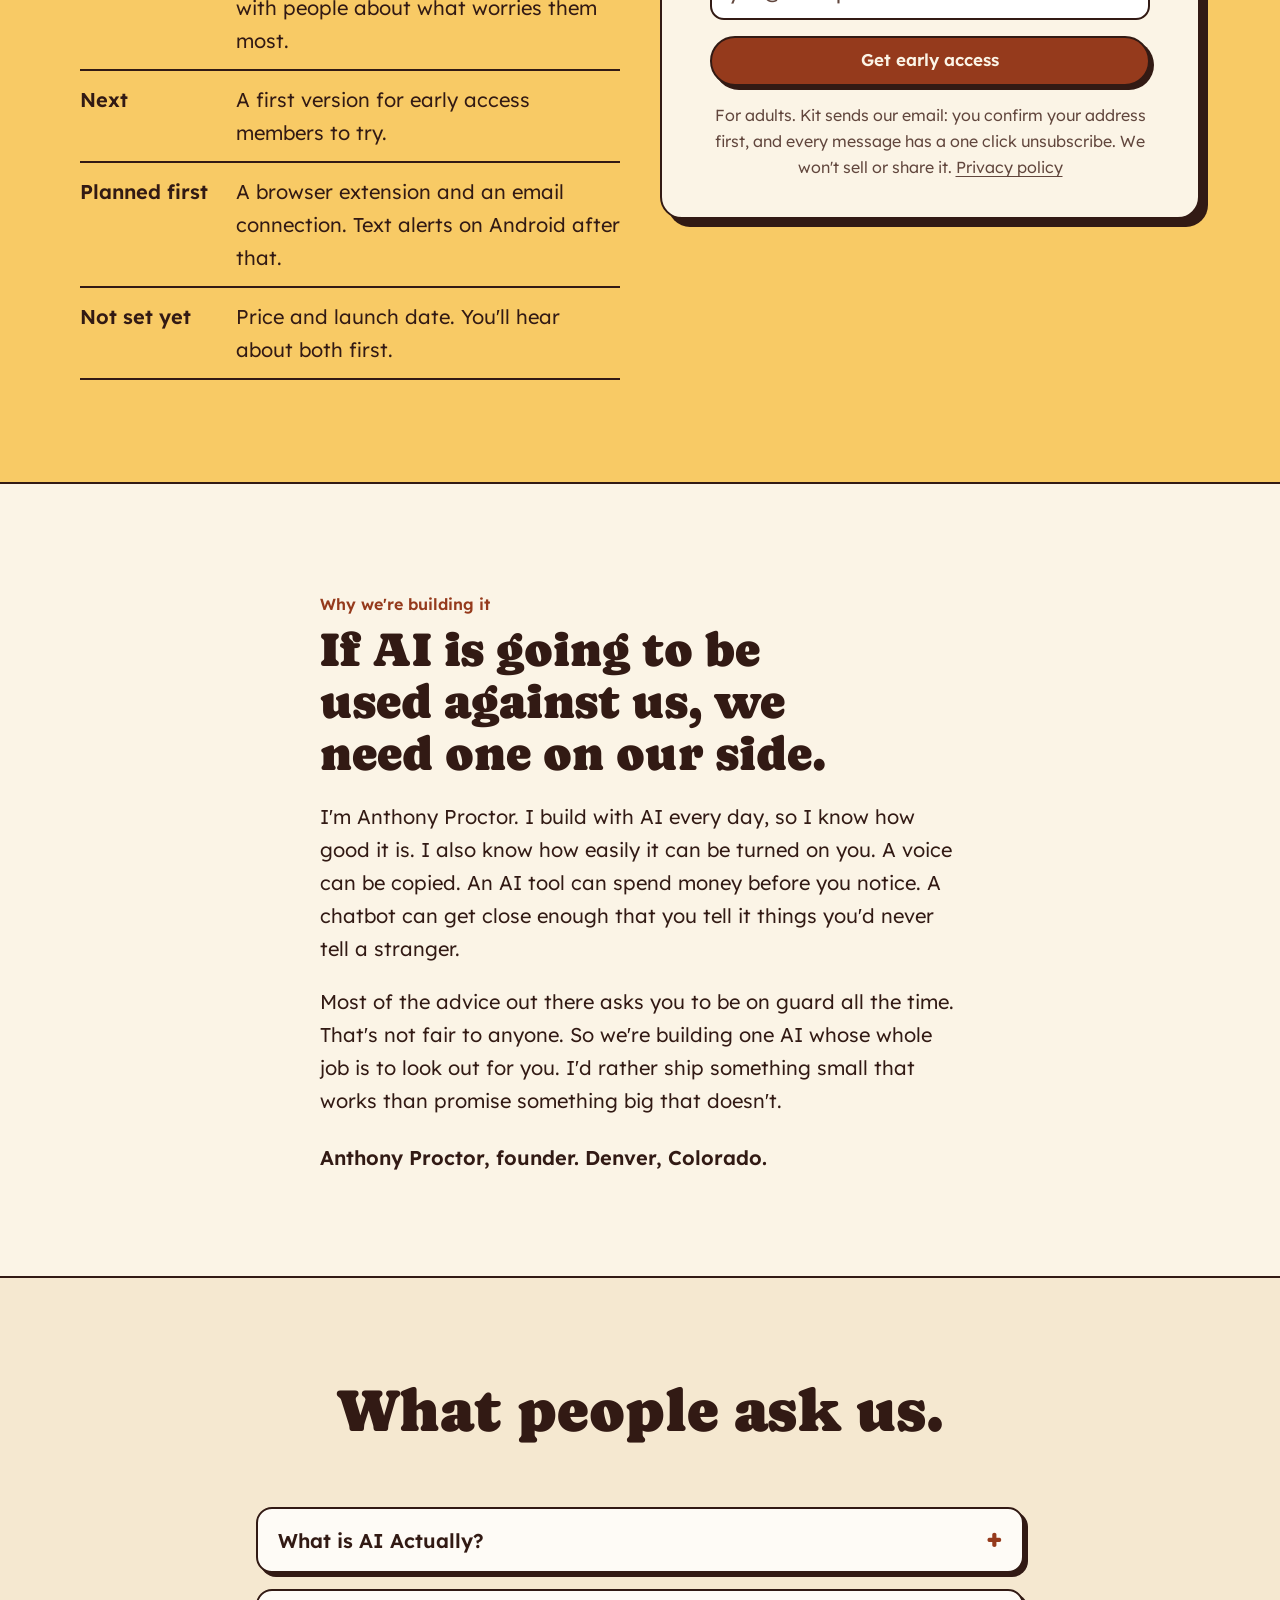
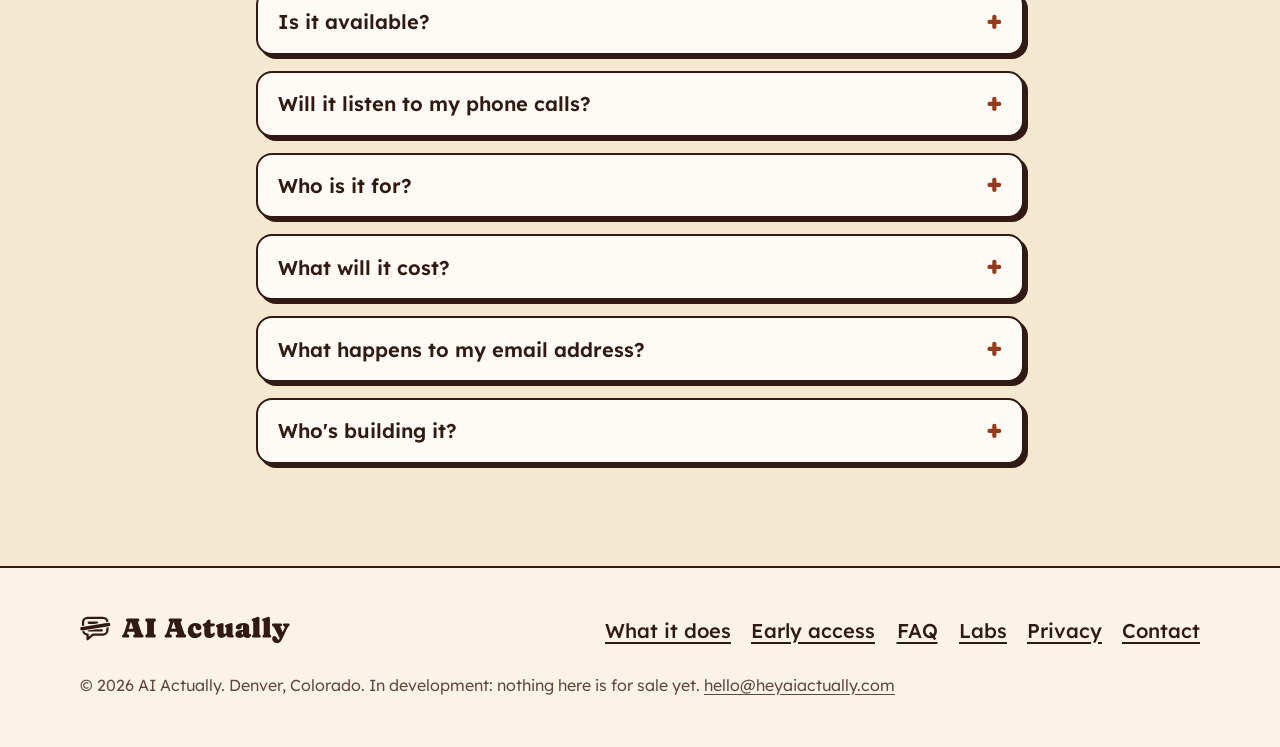
==== commit 76a89eec: "Payment pause replaces the AI-agent warning claim (spike: agent clicks can't be told apart) Co-Autho" ====
--- a/index.html
+++ b/index.html
@@ -7,9 +7,9 @@
 <meta name="color-scheme" content="only light" />
 <meta name="viewport" content="width=device-width, initial-scale=1" />
 <title>AI Actually | One AI that protects you from the rest</title>
-<meta name="description" content="A personal AI in development that will sit in your browser and email and warn you, in plain words, about scams, AI tools that act without asking, and chatbots that push too far." />
+<meta name="description" content="A personal AI in development that will sit in your browser and email and warn you, in plain words, about scams, payments you didn't mean to make, and chatbots that push too far." />
 <meta property="og:title" content="AI Actually: one AI that protects you from the rest" />
-<meta property="og:description" content="A personal AI in development that will warn you, in plain words, about scams, AI tools that act without asking, and chatbots that push too far. Join early access." />
+<meta property="og:description" content="A personal AI in development that will warn you, in plain words, about scams, payments you didn't mean to make, and chatbots that push too far. Join early access." />
 <meta property="og:type" content="website" />
 <meta property="og:site_name" content="AI Actually" />
 <meta property="og:url" content="https://heyaiactually.com/" />
@@ -21,7 +21,7 @@
 <link rel="canonical" href="https://heyaiactually.com/" />
 <meta name="twitter:card" content="summary_large_image" />
 <meta name="twitter:title" content="AI Actually: one AI that protects you from the rest" />
-<meta name="twitter:description" content="A personal AI in development that will warn you, in plain words, about scams, AI tools that act without asking, and chatbots that push too far." />
+<meta name="twitter:description" content="A personal AI in development that will warn you, in plain words, about scams, payments you didn't mean to make, and chatbots that push too far." />
 <meta name="twitter:image" content="https://heyaiactually.com/og.png" />
 <meta name="twitter:image:alt" content="AI Actually. One AI that protects you from the rest. A warm lit arch with scam messages kept outside. In development, early access open." />
 <link rel="icon" href="/favicon.ico" sizes="48x48" />
@@ -44,7 +44,7 @@
       "logo": "https://heyaiactually.com/icon-512.png",
       "image": "https://heyaiactually.com/og.png",
       "email": "hello@heyaiactually.com",
-      "description": "AI Actually is building a personal AI that will sit in a person's web browser and email and warn them, in plain words, about scams and fake messages, AI tools that act without permission, and chatbots that push too far. In development; not yet available.",
+      "description": "AI Actually is building a personal AI that will sit in a person's web browser and email and warn them, in plain words, about scams and fake messages, payments a person didn't mean to make, and chatbots that push too far. In development; not yet available.",
       "founder": { "@type": "Person", "name": "Anthony Proctor" }
     },
     {
@@ -94,7 +94,7 @@
 
 <header class="site">
   <div class="wrap bar">
-    <a class="logo" href="/"><picture><source media="(max-width: 440px)" srcset="/brand/mark.svg" width="42" height="40" /><img src="/brand/logo.svg" alt="AI Actually, home" width="277" height="42" /></picture></a>
+    <a class="logo" href="/"><img src="/brand/logo.svg" alt="AI Actually, home" width="277" height="42" /></a>
     <nav class="topnav" aria-label="Main">
       <a class="navlink" href="/labs.html">Labs</a>
       <a class="btn small" href="#early-access">Early access</a>
@@ -199,8 +199,8 @@
         <div class="frame sun" aria-hidden="true"><svg viewBox="0 0 110 100"><use href="#s-agent" width="100" height="90" class="shadow" x="5" y="5"/><use href="#s-agent" width="100" height="90" class="stk" fill="var(--cream)"/></svg></div>
         <div>
           <span class="tag">Two</span>
-          <h3>AI tools acting without your OK</h3>
-          <p>AI assistants can now send email, buy things and change settings for you. It's being built to warn you when one tries something you never approved, and let you stop it.</p>
+          <h3>A pause before you pay</h3>
+          <p>AI assistants can now buy things and send money for you. It's being built to pause before a payment goes through, so you can confirm it's really what you meant, whether you clicked or your assistant did.</p>
         </div>
       </div>
       <div class="row">
@@ -286,7 +286,7 @@
       <div class="faq">
         <details>
           <summary>What is AI Actually?</summary>
-          <p>A personal AI we're building to protect you from AI used against you. It's meant to sit in your web browser and your email and speak up when something looks wrong: scams and fake messages, AI tools that act without asking, and chatbots that push too far.</p>
+          <p>A personal AI we're building to protect you from AI used against you. It's meant to sit in your web browser and your email and speak up when something looks wrong: scams and fake messages, payments you didn't mean to make, and chatbots that push too far.</p>
         </details>
         <details>
           <summary>Is it available?</summary>
--- a/site.css
+++ b/site.css
@@ -51,13 +51,14 @@
 .bar { display: flex; align-items: center; justify-content: space-between; gap: 1rem; min-height: var(--header); }
 .logo { display: inline-flex; align-items: center; min-height: 44px; }
 .logo img { display: block; height: 40px; width: auto; }
-@media (max-width: 420px) { .logo img { height: 30px; } }
+@media (max-width: 480px) { .logo img { height: 30px; } }
+@media (max-width: 380px) { .logo img { height: 26px; } .bar { gap: .75rem; } }
 .btn { font: inherit; font-weight: 600; font-size: 1.0625rem; line-height: 1.2; min-height: 50px; padding: .7rem 1.4rem; border-radius: 999px; border: 2.5px solid var(--ink); background: var(--clay-deep); color: var(--cream); text-decoration: none; display: inline-flex; align-items: center; justify-content: center; text-align: center; cursor: pointer; box-shadow: 4px 4px 0 var(--ink); transition: transform .15s ease-out, box-shadow .15s ease-out; }
 .btn:hover { color: var(--cream); transform: translate(2px, 2px); box-shadow: 2px 2px 0 var(--ink); }
 .btn.quiet { background: var(--paper); color: var(--ink); }
 .btn.quiet:hover { color: var(--ink); }
 .btn.small { min-height: 46px; padding: .5rem 1.1rem; font-size: 1rem; white-space: nowrap; }
-@media (max-width: 420px) { .btn.small { padding: .5rem .9rem; box-shadow: 3px 3px 0 var(--ink); } }
+@media (max-width: 480px) { .btn.small { padding: .5rem .9rem; box-shadow: 3px 3px 0 var(--ink); } }
 
 /* ---------- hero ---------- */
 .hero { padding: clamp(2.5rem, 6vw, 4.5rem) 0 clamp(3rem, 7vw, 5rem); }
@@ -213,10 +214,8 @@
 .navlink { min-height: 44px; min-width: 44px; display: inline-flex; align-items: center; justify-content: center; font-weight: 500; font-size: 1.0625rem; text-decoration: none; border-bottom: 3px solid transparent; }
 .navlink:hover { border-bottom-color: var(--clay); }
 .navlink[aria-current="page"] { border-bottom-color: var(--clay-deep); }
-.logo picture { display: contents; }
-.logo { min-width: 44px; }
-/* Under 440px the full wordmark and two nav items don't fit, so the header shows the mark alone. */
-@media (max-width: 440px) { .logo img { height: 38px; } }
+/* On small screens the wordmark and Early access fill the bar, so Labs lives in the footer there. */
+@media (max-width: 599px) { .topnav .navlink { display: none; } }
 
 /* ---------- labs ---------- */
 /* The window color is a custom property so a shadow copy of a home stays solid ink. */
@@ -262,3 +261,6 @@
 .talk-grid .sub { margin-top: 1.25rem; max-width: 42ch; }
 .talk-mail { margin-top: 1.25rem; }
 .talk-mail .btn { width: 100%; overflow-wrap: anywhere; }
+
+/* Narrowest phones and 400% zoom: keep the wordmark and Early access on one line. */
+@media (max-width: 350px) { .logo img { height: 22px; } .btn.small { padding: .5rem .75rem; font-size: .95rem; } }
